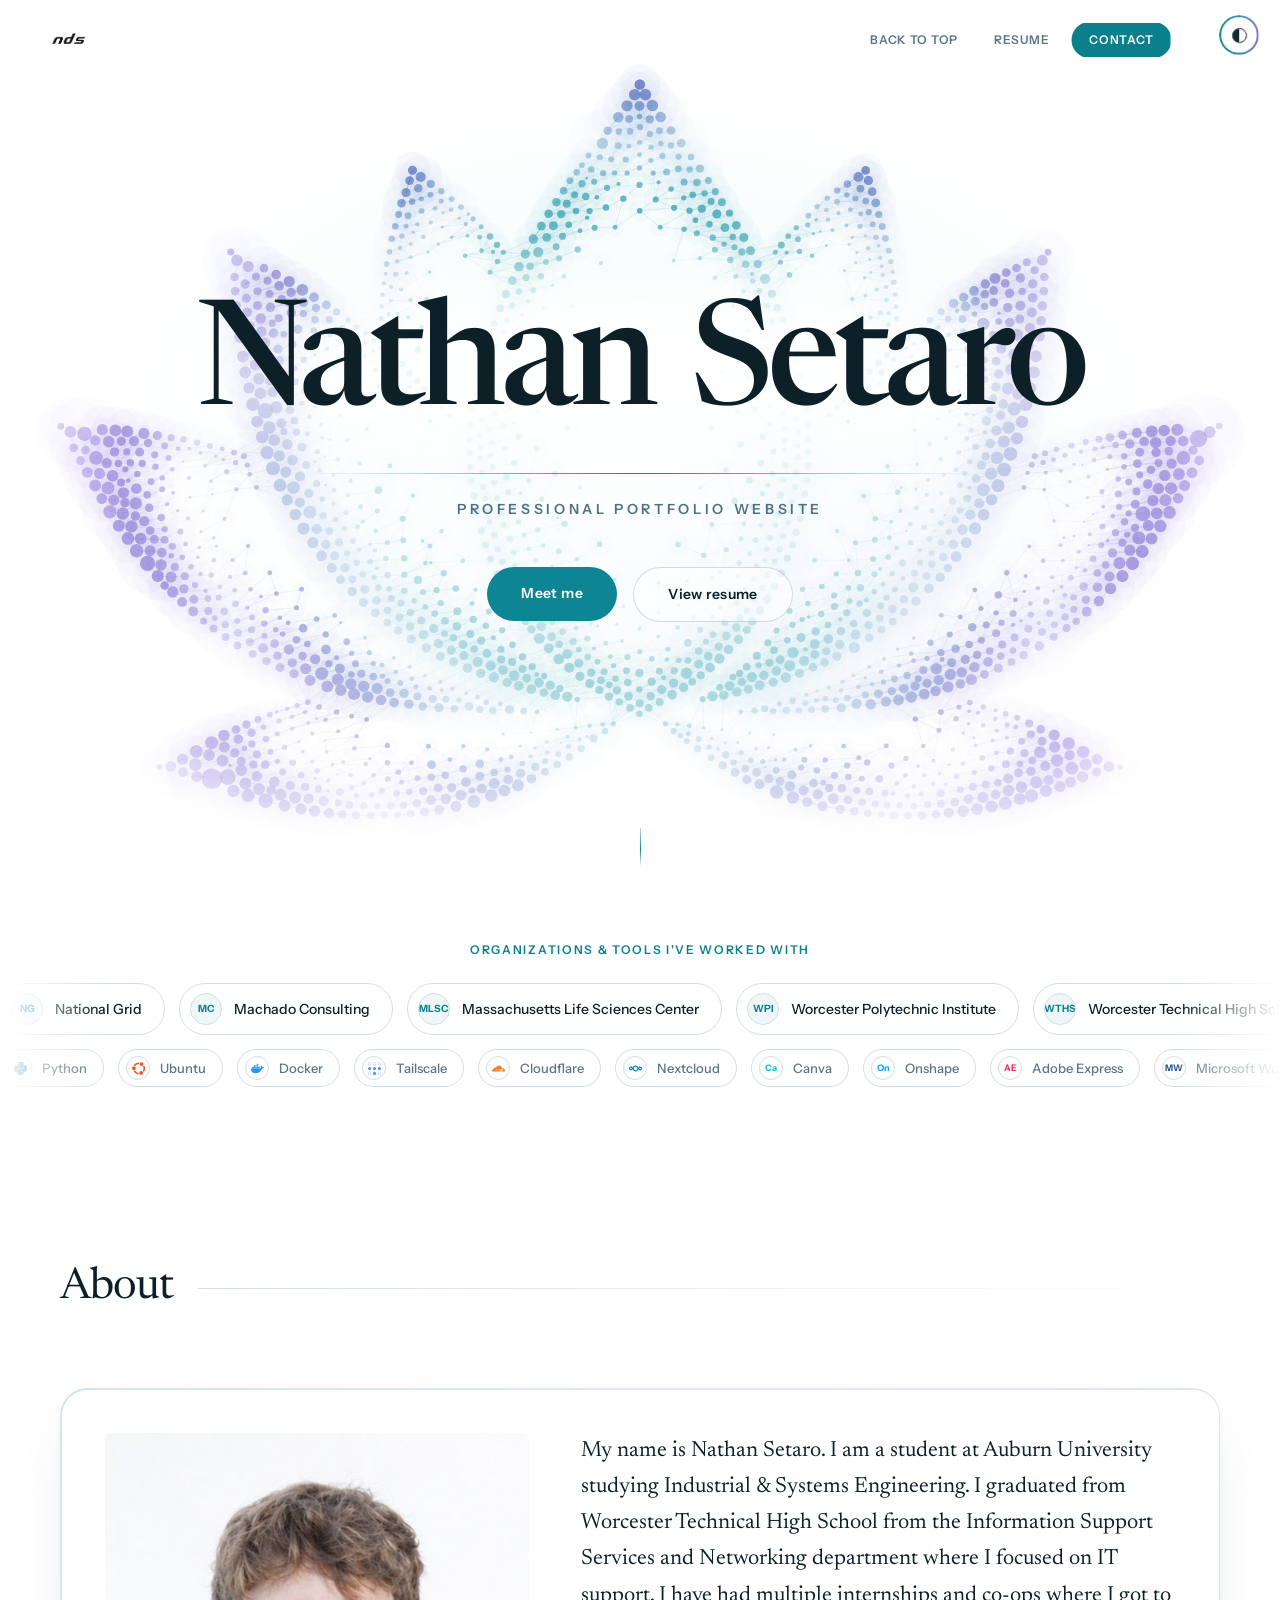
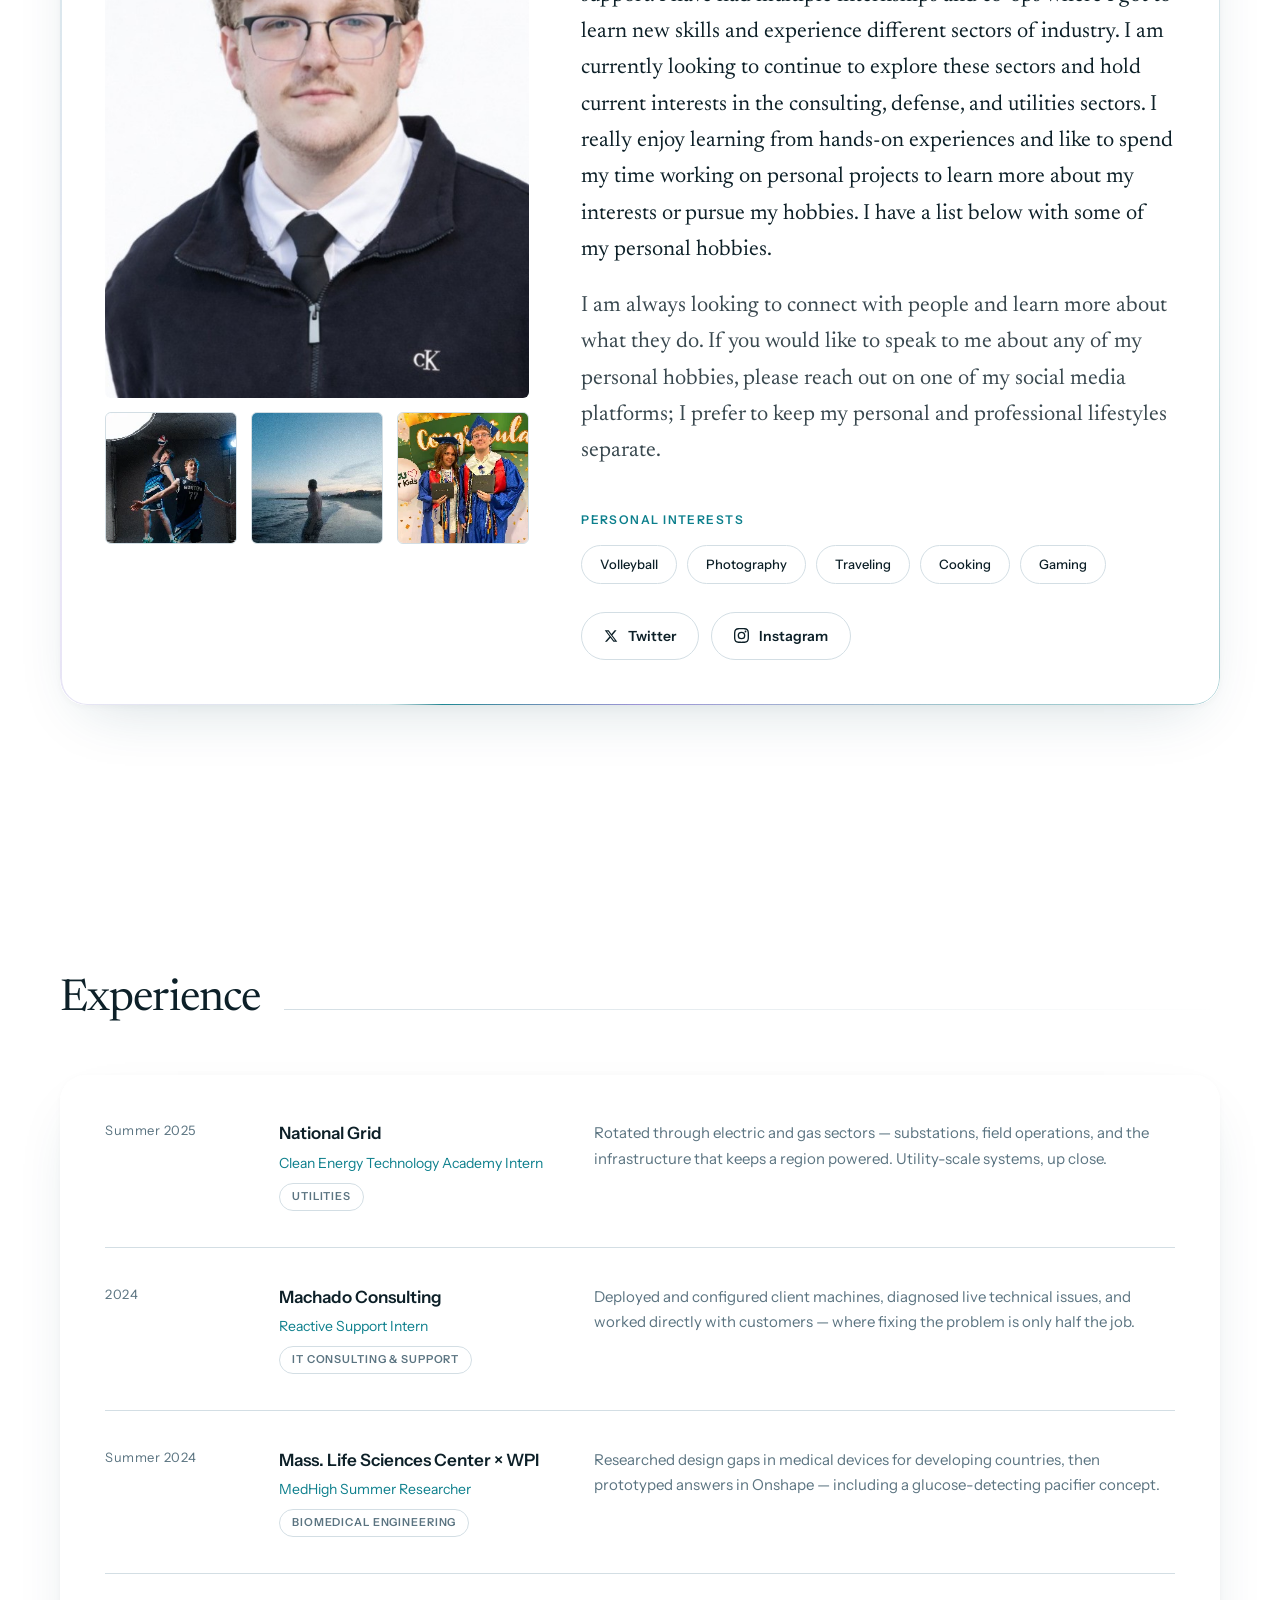
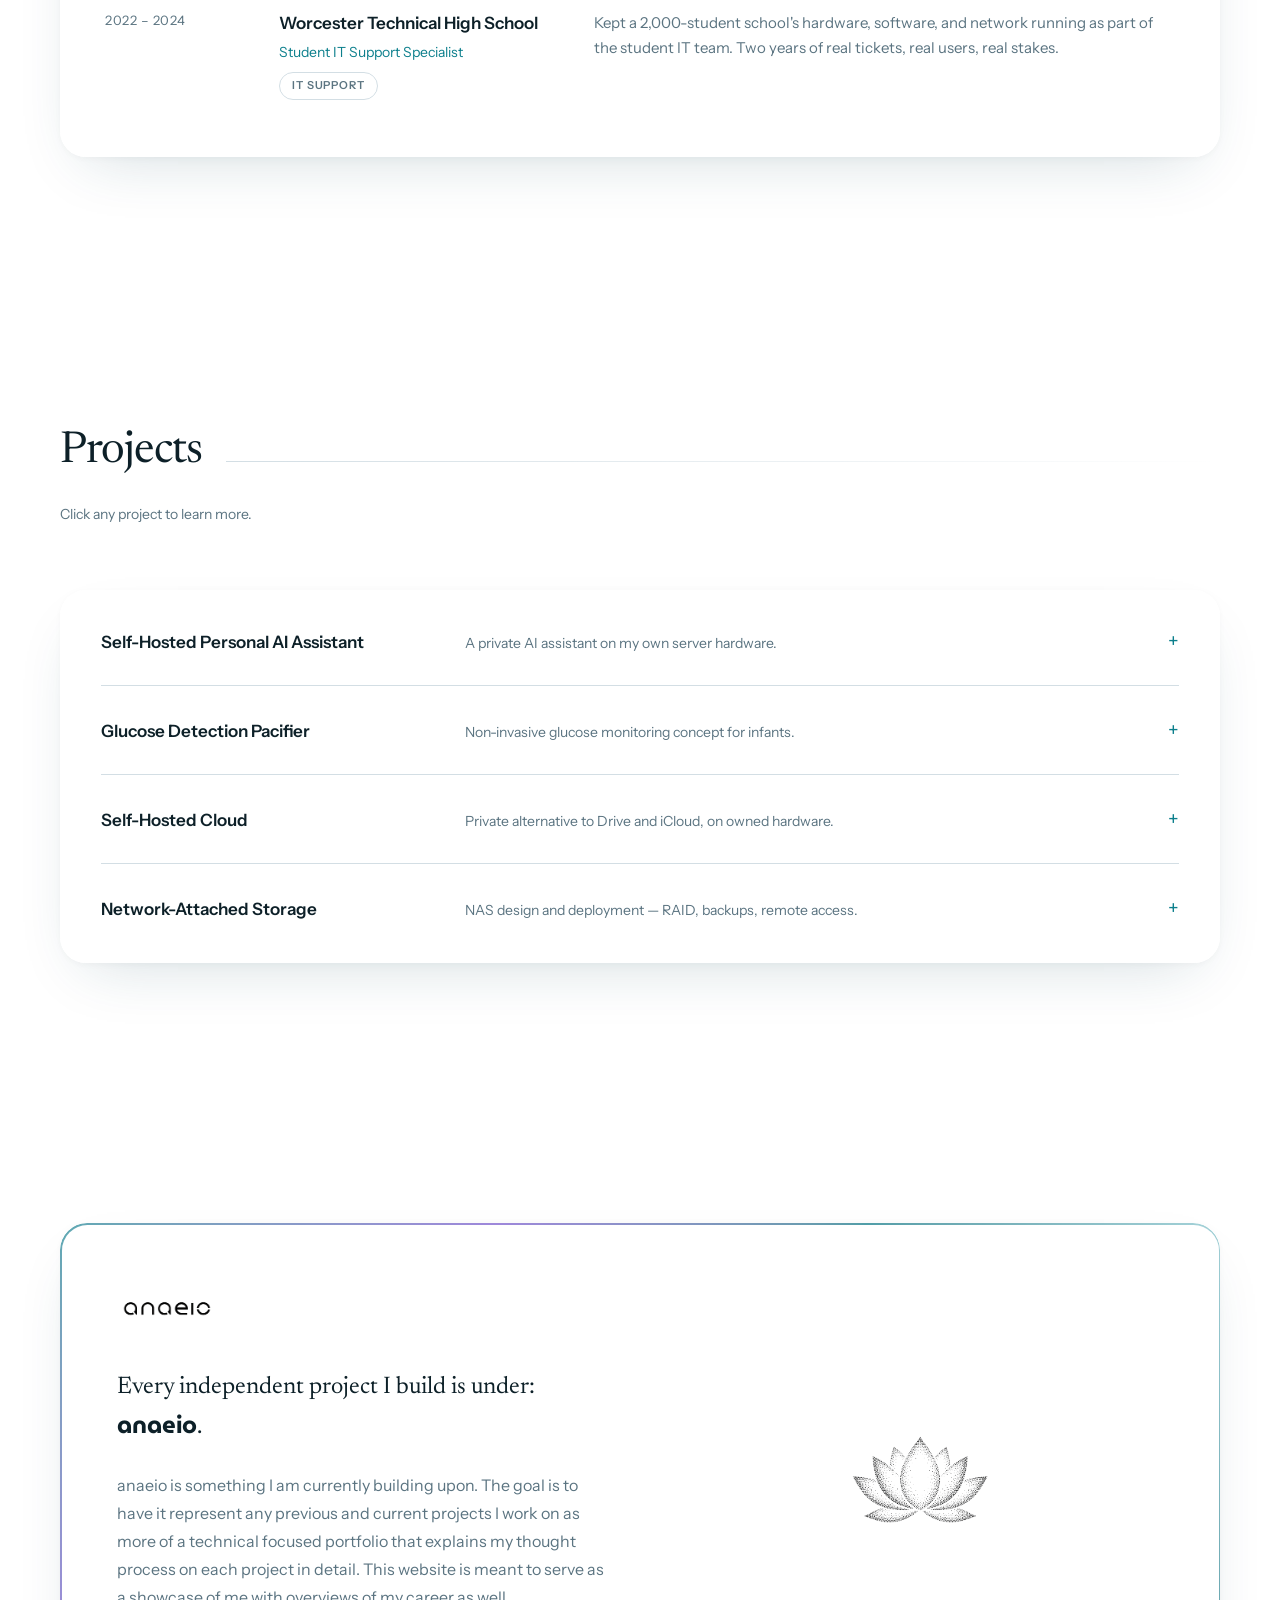
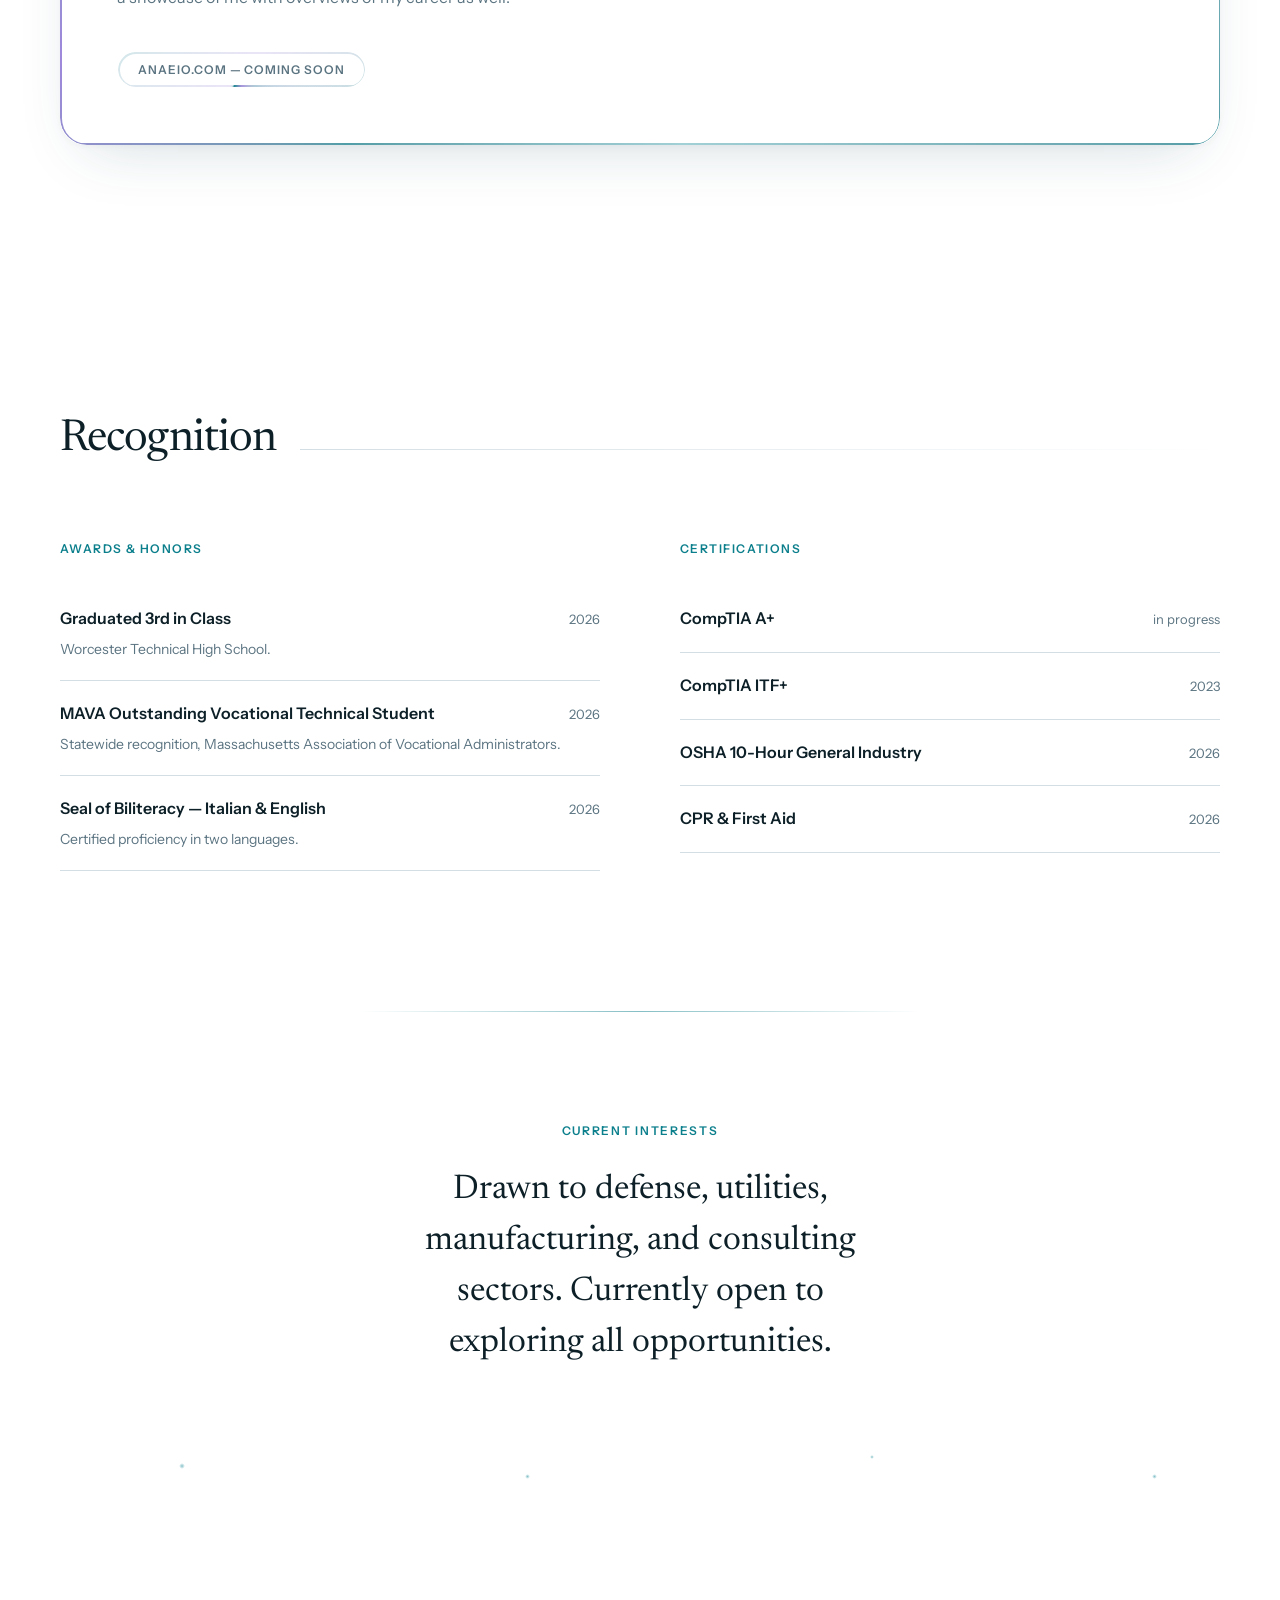
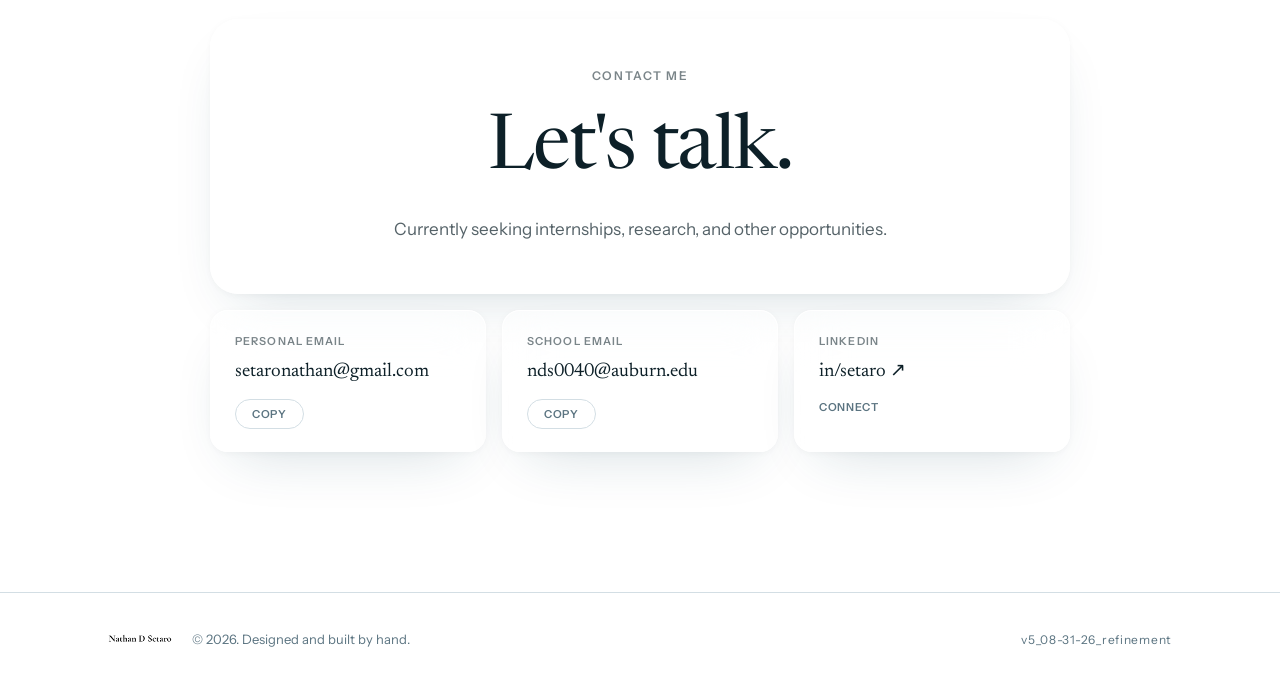
==== site/index.html @ 4e417616 "Restore the original site design; keep only targeted fixes Put back Nathan's original index.html, re" ====
<!DOCTYPE html>
<html lang="en">
<head>
<meta charset="UTF-8">
<meta name="viewport" content="width=device-width, initial-scale=1">
<title>Nathan Setaro</title>
<link rel="preconnect" href="https://fonts.googleapis.com">
<link href="https://fonts.googleapis.com/css2?family=Newsreader:ital,opsz,wght@0,6..72,300;0,6..72,400;0,6..72,500;0,6..72,600;1,6..72,400&amp;family=Instrument+Sans:wght@400;500;600&amp;family=MuseoModerno:wght@600;700&amp;display=swap" rel="stylesheet">
<style>
  :root {
    --bg: #ffffff; --surface: #ffffff; --ink: #0d2028; --muted: #5b7481;
    --line: #d3dee4; --accent: #0c7f8c; --accent-soft: rgba(14,133,147,0.07); --disc-teal: #0e8593; --disc-white: #ffffff;
    --stamen: #6d4fd0;
    --f1: color-mix(in srgb, var(--accent) 7%, #ffffff);
    --f2: color-mix(in srgb, var(--accent) 18%, #f7feff);
    --f3: color-mix(in srgb, var(--accent) 32%, #effbff);
    --f4: color-mix(in srgb, var(--accent) 48%, #e6f7fc);
    --f5: color-mix(in srgb, var(--accent) 66%, #ddf2f9);
    --f6: color-mix(in srgb, var(--accent) 92%, #d2ecf4);
    --f7: color-mix(in srgb, var(--accent) 82%, #0b4c5e);
    --f8: color-mix(in srgb, var(--accent) 55%, #073a4a);
    --f9: color-mix(in srgb, var(--accent) 33%, #04202b);
    --fr1: color-mix(in srgb, var(--accent) 86%, #0b4c5e);
    --fr2: color-mix(in srgb, var(--accent) 58%, #073a4a);
    --fr3: color-mix(in srgb, var(--accent) 34%, #04202b);
    --sm1: color-mix(in srgb, var(--stamen) 26%, #fff1d6);
    --sm2: color-mix(in srgb, var(--stamen) 92%, #ffd9a0);
    --sm3: color-mix(in srgb, var(--stamen) 74%, #2a0410);
    --violet: #6d4fd0;
    --hero-ink: #0d2028; --hero-sub: #52707d;
    --glass: rgba(255,255,255,0.5); --glass-brd: rgba(255,255,255,0.9);
    --glass-shadow: 0 24px 60px -26px rgba(21,70,88,0.20), 0 2px 8px rgba(21,70,88,0.04);
    --glass-blur: blur(26px) saturate(185%);
    --hero-line: rgba(14,133,147,0.30); --hero-cyan: #0e8593; --hero-violet: #6d4fd0;
    --hero-veil: 255,255,255;
    --hero-glow-a: rgba(53,183,200,0.09); --hero-glow-b: rgba(124,92,224,0.05);
    --hero-cta-ink: #ffffff;
    --hero-halo: transparent; --hero-halo-r: 0px;
    --mote: rgba(14,133,147,0.5); --mote-2: rgba(109,79,208,0.42);
    --hero-ghost-brd: rgba(13,32,40,0.16); --hero-ghost-bg: rgba(255,255,255,0.55);
    --nav-logo-filter: none;
  }
  html.dark {
    --stamen: #9b83f0;
    --f1: color-mix(in srgb, var(--accent) 20%, #fff6f2);
    --f2: color-mix(in srgb, var(--accent) 34%, #fbe4e0);
    --f3: color-mix(in srgb, var(--accent) 50%, #f2d2ce);
    --f4: color-mix(in srgb, var(--accent) 56%, #e9c6c3);
    --f5: color-mix(in srgb, var(--accent) 74%, #d8aaa9);
    --f6: color-mix(in srgb, var(--accent) 96%, #c08e91);
    --f7: color-mix(in srgb, var(--accent) 80%, #3d0b18);
    --f8: color-mix(in srgb, var(--accent) 54%, #2b0710);
    --f9: color-mix(in srgb, var(--accent) 32%, #1b040a);
    --fr1: color-mix(in srgb, var(--accent) 62%, #ffd9df);
    --fr2: color-mix(in srgb, var(--accent) 40%, #ffe6ea);
    --fr3: color-mix(in srgb, var(--accent) 22%, #fff2f4);
    --sm1: color-mix(in srgb, var(--stamen) 24%, #f0feff);
    --sm2: color-mix(in srgb, var(--stamen) 88%, #b8f4fb);
    --sm3: color-mix(in srgb, var(--stamen) 80%, #03303a);
    --bg: #06161d; --surface: rgba(255,255,255,0.04); --ink: #e9f3f5; --muted: #8ba7b0;
    --line: rgba(238,246,247,0.15); --accent: #4fd0de; --accent-soft: rgba(79,208,222,0.12); --disc-teal: #04222b; --disc-white: #04222b;
    --violet: #9b83f0;
    --hero-ink: #f4fbfc; --hero-sub: #9fbcc4;
    --glass: rgba(255,255,255,0.045); --glass-brd: rgba(255,255,255,0.09);
    --glass-shadow: 0 24px 60px -26px rgba(0,0,0,0.6);
    --glass-blur: blur(20px) saturate(130%);
    --hero-line: rgba(238,246,247,0.2); --hero-cyan: #5fd8e4; --hero-violet: #7c5ce0;
    --hero-veil: 6,22,29;
    --hero-glow-a: rgba(18,120,140,0.34); --hero-glow-b: rgba(124,92,224,0.22);
    --hero-cta-ink: #06161d;
    --hero-halo: rgba(95,216,228,0.26); --hero-halo-r: 72px;
    --mote: rgba(95,216,228,0.75); --mote-2: rgba(150,124,240,0.62);
    --hero-ghost-brd: rgba(238,246,247,0.24); --hero-ghost-bg: rgba(255,255,255,0.05);
    --nav-logo-filter: invert(1) brightness(1.05);
  }
  * { margin: 0; padding: 0; box-sizing: border-box; }
  html { scroll-behavior: smooth; }
  html, body { width: 100%; }
  body { font-family: 'Instrument Sans', sans-serif; background: var(--bg); color: var(--ink); line-height: 1.6; overflow-x: hidden; transition: background 0.4s ease, color 0.4s ease; }
  a { color: var(--ink); text-decoration: none; transition: color 0.2s ease, background 0.2s ease, border-color 0.2s ease, transform 0.2s ease; }
  a:hover { color: var(--accent); }
  ::selection { background: var(--accent); color: var(--bg); }
  [data-reveal] { opacity: 0; transform: translateY(28px); transition: opacity 1s cubic-bezier(0.45,0.2,0.5,0.85), transform 1s cubic-bezier(0.45,0.2,0.5,0.85); }
  [data-reveal].in { opacity: 1; transform: none; }
  @keyframes marquee { from { transform: translateX(0); } to { transform: translateX(-50%); } }
  @keyframes marquee-rev { from { transform: translateX(-50%); } to { transform: translateX(0); } }
  @keyframes riseIn { from { transform: translateY(108%) rotate(1.6deg); opacity: 0; filter: blur(11px); } to { transform: none; opacity: 1; filter: blur(0); } }
  @keyframes fadeUp { from { opacity: 0; transform: translateY(18px); } to { opacity: 1; transform: none; } }
  @keyframes ruleIn { from { transform: scaleX(0.04); opacity: 0; } to { transform: scaleX(1); opacity: 1; } }
  @keyframes cueTravel { 0% { transform: translateY(-110%); opacity: 0; } 22% { opacity: 1; } 78% { opacity: 1; } 100% { transform: translateY(240%); opacity: 0; } }
  @keyframes mote { 0% { transform: translate3d(0,0,0) scale(0.85); opacity: 0; } 14% { opacity: 1; } 72% { opacity: 0.8; } 100% { transform: translate3d(26px, -210px, 0) scale(1.3); opacity: 0; } }
  @property --ledAngle { syntax: "<angle>"; inherits: false; initial-value: 0deg; }
    @keyframes ledSpin { to { --ledAngle: 360deg; } }
    @keyframes ringSpin { from { transform: translate(-50%,-50%) rotate(0deg); } to { transform: translate(-50%,-50%) rotate(360deg); } }
  @keyframes ringSpinC { from { transform: rotate(0deg); } to { transform: rotate(360deg); } }
  html.dark .logo-img { filter: invert(1) brightness(1.05); }

  /* hover states (inline styles need !important to be overridden) */
  .hv-accent:hover { color: var(--accent) !important; }
  .hv-cta:hover { background: var(--hero-violet) !important; color: var(--hero-cta-ink) !important; }
  .hv-ghost:hover { border-color: var(--hero-cyan) !important; color: var(--hero-ink) !important; }
  .hv-toggle:hover { border-color: var(--accent) !important; transform: rotate(12deg) !important; }
  .hv-social:hover { border-color: var(--accent) !important; transform: translateY(-2px) !important; }
  .hv-copy:hover { border-color: var(--accent) !important; color: var(--accent) !important; }
  .hv-card:hover { border-color: var(--accent) !important; transform: translateY(-3px) !important; }

  :focus-visible { outline: 2px solid var(--accent); outline-offset: 3px; }
  .skip { position: fixed; left: 12px; top: -64px; z-index: 3000; padding: 10px 18px; border-radius: 100px; background: var(--ink); color: var(--bg); font-size: 14px; font-weight: 600; }
  .skip:focus { top: 12px; color: var(--bg); }
  section[id] { scroll-margin-top: 80px; }
  .proj-row:hover h3 { color: var(--accent); }

  /* image placeholders — drop a matching file into assets/ and it appears; empty slots stay hidden */
  .slot:not(.filled) { display: none !important; }
  .proj-grid:not(.has-img) { grid-template-columns: 1fr !important; }
  .slot { position: relative; overflow: hidden; border-radius: 6px; background: var(--accent-soft); border: 1px solid var(--line); display: flex; align-items: center; justify-content: center; }
  .slot img { position: absolute; inset: 0; width: 100%; height: 100%; object-fit: cover; object-position: 50% 28%; }
  .slot span { font-size: 10px; font-weight: 600; letter-spacing: 0.08em; text-transform: uppercase; color: var(--muted); opacity: 0.7; padding: 8px; text-align: center; }
  .chip-mark { position: absolute; inset: 0; width: 100%; height: 100%; object-fit: cover; }

  @media (max-width: 900px) {
    nav { padding: 14px 66px 14px 20px !important; }
    #theme-toggle { top: 14px !important; right: 16px !important; }
    section, header { padding-left: 22px !important; padding-right: 22px !important; }
    .g2, .g57, .g3col { grid-template-columns: 1fr !important; gap: 32px !important; }
    .exp-row { grid-template-columns: 1fr !important; gap: 10px !important; }
    .proj-row { grid-template-columns: 1fr auto !important; }
    .proj-row p { display: none; }
  }
  @media (max-width: 600px) {
    [data-top-link] { display: none !important; }
  }

  /* visitors who ask for less motion get a still page: no spinning rings, tickers or drifting motes */
  @media (prefers-reduced-motion: reduce) {
    html { scroll-behavior: auto; }
    *, *::before, *::after { animation-duration: 0.01ms !important; animation-iteration-count: 1 !important; transition-duration: 0.01ms !important; }
    [data-reveal] { opacity: 1 !important; transform: none !important; }
    #row-companies, #row-tools { animation: none !important; }
  }
</style>
<script src="lotus-mark-dots.js"></script>
  <script>try{if(sessionStorage.getItem("nds-theme")==="dark")document.documentElement.classList.add("dark");}catch(e){}</script>
</head>
<body>
<a class="skip" href="#about">Skip to content</a>

<div style="position: relative; min-height: 100vh; min-height: 100svh; width: 100%;">

  <!-- Navigation -->
  <nav id="nav" style="position: fixed; top: 0px; left: 50%; transform: translateX(-50%); z-index: 1000; display: flex; justify-content: space-between; align-items: center; gap: 32px; padding: 20px 108px 20px 48px; background: transparent; border: 1px solid transparent; border-radius: 100px;">
    <span aria-hidden="true" data-nav-ring="1" style="position: absolute; inset: -2px; border-radius: 100px; padding: 2px; pointer-events: none; opacity: 0; transition: opacity 0.9s cubic-bezier(0.22,1,0.36,1); background: conic-gradient(from var(--ledAngle), transparent 0%, transparent 26%, color-mix(in srgb, var(--fr1) 26%, transparent) 40%, color-mix(in srgb, var(--sm2) 58%, transparent) 50%, var(--f6) 56.5%, color-mix(in srgb, #ffffff 80%, var(--f6)) 58%, transparent 59.5%, transparent 100%), linear-gradient(135deg, color-mix(in srgb, var(--f6) 22%, transparent), color-mix(in srgb, var(--sm2) 18%, transparent) 45%, color-mix(in srgb, var(--f7) 24%, transparent)); mask: linear-gradient(#000 0 0) content-box, linear-gradient(#000 0 0); -webkit-mask: linear-gradient(#000 0 0) content-box, linear-gradient(#000 0 0); mask-composite: exclude; -webkit-mask-composite: xor; animation: ledSpin 4s linear infinite;"></span>
    <a href="#top" data-top="1" style="display: flex; align-items: center;"><img id="nav-logo" src="assets/nds-transparent.png" alt="NDS — Nathan Setaro" class="logo-img" style="height: 38px; width: auto; display: block; filter: var(--nav-logo-filter);"></a>
    <div data-navlinks="1" style="display: flex; align-items: center; overflow: hidden; flex-shrink: 0;">
      <div style="display: flex; gap: 8px; align-items: center; width: max-content; white-space: nowrap;">
        <a href="#top" data-top="1" data-navlink="1" data-top-link="1" class="hv-accent" style="font-size: 12px; font-weight: 600; letter-spacing: 0.06em; text-transform: uppercase; color: var(--muted); padding: 8px 14px; border-radius: 100px;">Back to top</a>
        <a href="resume.html" data-navlink="1" class="hv-accent" style="font-size: 12px; font-weight: 600; letter-spacing: 0.06em; text-transform: uppercase; color: var(--muted); padding: 8px 14px; border-radius: 100px;">Resume</a>
        <a href="#contact" data-navcta="1" style="font-size: 12px; font-weight: 600; letter-spacing: 0.06em; text-transform: uppercase; color: var(--bg); background: var(--accent); padding: 8px 18px; border-radius: 100px;">Contact</a>
      </div>
    </div>
  </nav>

  <!-- Theme toggle -->
  <button id="theme-toggle" data-theme-toggle="1" title="Dark mode" aria-label="Toggle dark mode" aria-pressed="false" class="hv-toggle" style="position: fixed; top: 16px; right: 22px; z-index: 1001; width: 38px; height: 38px; display: flex; align-items: center; justify-content: center; border-radius: 50%; border: 1px solid transparent; background: color-mix(in srgb, var(--bg) 78%, transparent); backdrop-filter: blur(16px); -webkit-backdrop-filter: blur(16px); cursor: pointer; padding: 0; transition: border-color 0.3s ease, transform 0.3s ease;">
    <span aria-hidden="true" style="position: absolute; inset: -2px; border-radius: 50%; padding: 2px; pointer-events: none; background: conic-gradient(from 0deg, var(--f6), var(--sm2) 25%, var(--fr1) 50%, var(--f7) 75%, var(--f6)); animation: ringSpinC 6s linear infinite; mask: linear-gradient(#000 0 0) content-box, linear-gradient(#000 0 0); -webkit-mask: linear-gradient(#000 0 0) content-box, linear-gradient(#000 0 0); mask-composite: exclude; -webkit-mask-composite: xor;"></span>
    <span id="theme-dot" style="width: 15px; height: 15px; border-radius: 50%; border: 1.5px solid var(--ink); background: linear-gradient(90deg, var(--ink) 0 50%, transparent 50% 100%); transform: rotate(0deg); transition: transform 0.6s cubic-bezier(0.16,1,0.3,1);"></span>
  </button>

  <!-- Hero -->
  <header id="top" style="min-height: 100vh; min-height: 100svh; display: flex; flex-direction: column; align-items: center; justify-content: center; padding: 150px 28px 128px; position: relative; overflow: hidden; background: var(--bg);">
    <div aria-hidden="true" style="position: absolute; inset: 0; pointer-events: none; background: radial-gradient(56% 50% at 50% 48%, var(--hero-glow-a), rgba(var(--hero-veil),0) 74%), radial-gradient(40% 36% at 64% 64%, var(--hero-glow-b), rgba(var(--hero-veil),0) 72%);"></div>
    <div style="position: absolute; inset: 0; pointer-events: none; overflow: hidden; mask-image: radial-gradient(102% 88% at 50% 50%, black 54%, transparent 95%); -webkit-mask-image: radial-gradient(102% 88% at 50% 50%, black 54%, transparent 95%);">
      <canvas id="lotus" aria-hidden="true" style="position: absolute; top: 50%; left: 50%; width: min(140vh, 136vw); height: min(140vh, 136vw); transform: translate(-50%, -50%); display: block;"></canvas>
    </div>
    <div aria-hidden="true" style="position: absolute; top: 50%; left: 50%; width: min(1400px, 122vw); height: min(600px, 62vh); transform: translate(-50%, -46%); pointer-events: none; background: radial-gradient(closest-side, rgba(var(--hero-veil),0.88), rgba(var(--hero-veil),0.55) 54%, rgba(var(--hero-veil),0) 100%);"></div>
    <div id="hero-text" style="position: relative; z-index: 2; width: 100%; max-width: 1260px; display: flex; flex-direction: column; align-items: center; text-align: center; will-change: transform;">
      <div style="position: relative; width: 100%; display: flex; justify-content: center;">
        <div aria-hidden="true" style="position: absolute; left: 50%; top: 50%; width: min(1260px, 130%); height: 205%; transform: translate(-50%, -50%); pointer-events: none; background: radial-gradient(ellipse 50% 50% at 50% 50%, rgba(var(--hero-veil),0.95) 0%, rgba(var(--hero-veil),0.86) 34%, rgba(var(--hero-veil),0.46) 60%, rgba(var(--hero-veil),0) 80%); filter: blur(26px);"></div>
        <h1 style="position: relative; font-family: 'Newsreader', serif; font-weight: 500; font-size: clamp(46px, 11.4vw, 172px); line-height: 0.94; letter-spacing: -0.045em; color: var(--hero-ink); text-shadow: 0 0 var(--hero-halo-r) var(--hero-halo); display: flex; flex-wrap: wrap; justify-content: center; gap: 0 0.26em;">
          <span style="display: inline-block; overflow: hidden; padding: 0.22em 0.1em 0.06em; margin: -0.22em -0.1em -0.06em;"><span style="display: inline-block; animation: riseIn 1.35s cubic-bezier(0.16,1,0.3,1) 0.18s both;">Nathan</span></span>
          <span style="display: inline-block; overflow: hidden; padding: 0.22em 0.1em 0.06em; margin: -0.22em -0.1em -0.06em;"><span style="display: inline-block; animation: riseIn 1.35s cubic-bezier(0.16,1,0.3,1) 0.34s both;">Setaro</span></span>
        </h1>
      </div>
      <div style="width: min(100%, 660px); display: flex; flex-direction: column; align-items: center; gap: 24px; margin-top: 34px;">
        <div style="width: 100%; height: 1px; background: linear-gradient(90deg, transparent, var(--hero-line) 16%, var(--hero-cyan) 50%, var(--hero-line) 84%, transparent); animation: ruleIn 1.5s cubic-bezier(0.16,1,0.3,1) 0.66s both;"></div>
        <p style="font-size: clamp(12px, 1.1vw, 14px); font-weight: 600; letter-spacing: 0.26em; text-transform: uppercase; color: var(--hero-sub); animation: fadeUp 1s ease 0.86s both;">Professional Portfolio Website</p>
      </div>
      <div style="display: flex; gap: 16px; margin-top: 46px; flex-wrap: wrap; justify-content: center; animation: fadeUp 1s ease 1s both;">
        <a href="#about" class="hv-cta" style="padding: 15px 34px; background: var(--hero-cyan); color: var(--hero-cta-ink); font-weight: 600; font-size: 14px; letter-spacing: 0.03em; border-radius: 100px; white-space: nowrap;">Meet me</a>
        <a href="resume.html" class="hv-ghost" style="padding: 15px 34px; border: 1px solid var(--hero-ghost-brd); background: var(--hero-ghost-bg); backdrop-filter: blur(20px); -webkit-backdrop-filter: blur(20px); color: var(--hero-ink); font-weight: 600; font-size: 14px; letter-spacing: 0.03em; border-radius: 100px; white-space: nowrap;">View resume</a>
      </div>
    </div>
    <div aria-hidden="true" style="position: absolute; left: 0; right: 0; bottom: 0; height: 34vh; pointer-events: none; background: linear-gradient(180deg, rgba(var(--hero-veil),0) 0%, rgba(var(--hero-veil),0.55) 52%, var(--bg) 100%);"></div>
    <div aria-hidden="true" style="position: absolute; left: 0; right: 0; bottom: 34px; z-index: 3; display: flex; justify-content: center; pointer-events: none;">
      <div style="display: flex; flex-direction: column; align-items: center; gap: 10px; animation: fadeUp 1.2s ease 1.25s both;">
                <span style="position: relative; width: 1px; height: 38px; overflow: hidden; background: linear-gradient(180deg, var(--hero-line), transparent);">
          <span style="position: absolute; inset: 0; background: linear-gradient(180deg, transparent, var(--hero-cyan) 55%, transparent); animation: cueTravel 2.6s cubic-bezier(0.45,0,0.55,1) infinite;"></span>
        </span>
      </div>
    </div>
  </header>

  <!-- Organizations marquee -->
  <section style="padding: 40px 0 46px; overflow: hidden; position: relative;">
    <p style="text-align: center; font-size: 12px; font-weight: 600; letter-spacing: 0.14em; text-transform: uppercase; color: var(--accent); margin-bottom: 24px;">ORGANIZATIONS &amp; TOOLS I'VE WORKED WITH</p>
    <div id="marquee-wrap" style="position: relative; overflow: hidden; mask-image: linear-gradient(90deg, transparent, black 8%, black 92%, transparent); -webkit-mask-image: linear-gradient(90deg, transparent, black 8%, black 92%, transparent);">
      <div id="row-companies" style="display: flex; width: max-content; animation: marquee-rev 34s linear infinite; align-items: center;"></div>
      <div id="row-tools" style="display: flex; width: max-content; animation: marquee 42s linear infinite; align-items: center; margin-top: 14px;"></div>
    </div>
  </section>

  <!-- About -->
  <section id="about" style="padding: 120px 48px 140px; position: relative; overflow: hidden;">
    <div style="max-width: 1160px; margin: 0 auto; position: relative;">
      <div data-reveal style="display: flex; align-items: center; gap: 24px; margin-bottom: 64px;">
        <h2 style="font-family: 'Newsreader', serif; font-weight: 400; font-size: 44px; letter-spacing: -0.02em;">About</h2>
        <div style="flex: 1; height: 1px; background: linear-gradient(90deg, var(--line), transparent);"></div>
      </div>
      <div class="g57" style="display: grid; grid-template-columns: 5fr 7fr; gap: 52px; align-items: start; padding: 44px; border-radius: 26px; background: var(--glass); backdrop-filter: var(--glass-blur); -webkit-backdrop-filter: var(--glass-blur); position: relative; border: 1px solid transparent; box-shadow: var(--glass-shadow);"><span aria-hidden="true" style="position: absolute; inset: -1px; border-radius: 27px; padding: 1.5px; pointer-events: none; background: conic-gradient(from var(--ledAngle), transparent 0%, transparent 26%, color-mix(in srgb, var(--fr1) 26%, transparent) 40%, color-mix(in srgb, var(--sm2) 58%, transparent) 50%, var(--f6) 56.5%, color-mix(in srgb, #ffffff 80%, var(--f6)) 58%, transparent 59.5%, transparent 100%), linear-gradient(135deg, color-mix(in srgb, var(--f6) 20%, transparent), color-mix(in srgb, var(--sm2) 16%, transparent) 40%, color-mix(in srgb, var(--fr1) 20%, transparent) 70%, color-mix(in srgb, var(--f7) 22%, transparent)); mask: linear-gradient(#000 0 0) content-box, linear-gradient(#000 0 0); -webkit-mask: linear-gradient(#000 0 0) content-box, linear-gradient(#000 0 0); mask-composite: exclude; -webkit-mask-composite: xor; animation: ledSpin 5.5s linear infinite;"></span>
        <div data-reveal style="display: flex; flex-direction: column; gap: 14px;">
          <img src="assets/nate-professional.png" alt="Portrait of Nathan Setaro" loading="lazy" style="width: 100%; aspect-ratio: 3/4; object-fit: cover; border-radius: 6px;">
          <div style="display: grid; grid-template-columns: repeat(3, 1fr); gap: 14px;">
            <div class="slot" data-slot="about-1" data-alt="Nathan mid-jump in a Boston volleyball jersey" style="aspect-ratio: 1;"><span>about-1</span></div>
            <div class="slot" data-slot="about-2" data-alt="Nathan at the water's edge at dusk" style="aspect-ratio: 1;"><span>about-2</span></div>
            <div class="slot" data-slot="about-3" data-alt="Nathan in cap and gown at graduation" style="aspect-ratio: 1;"><span>about-3</span></div>
          </div>
        </div>
        <div style="display: flex; flex-direction: column; gap: 40px;">
          <div data-reveal style="font-family: 'Newsreader', serif; font-size: 22px; line-height: 1.65;">
            <p style="margin-bottom: 20px;">My name is Nathan Setaro. I am a student at Auburn University studying Industrial &amp; Systems Engineering. I graduated from Worcester Technical High School from the Information Support Services and Networking department where I focused on IT support. I have had multiple internships and co-ops where I got to learn new skills and experience different sectors of industry. I am currently looking to continue to explore these sectors and hold current interests in the consulting, defense, and utilities sectors. I really enjoy learning from hands-on experiences and like to spend my time working on personal projects to learn more about my interests or pursue my hobbies. I have a list below with some of my personal hobbies.</p>
            <p style="color: color-mix(in srgb, var(--ink) 82%, transparent);">I am always looking to connect with people and learn more about what they do. If you would like to speak to me about any of my personal hobbies, please reach out on one of my social media platforms; I prefer to keep my personal and professional lifestyles separate.</p>
          </div>
          <div data-reveal>
            <p style="font-size: 12px; font-weight: 600; letter-spacing: 0.12em; text-transform: uppercase; color: var(--accent); margin-bottom: 16px;">PERSONAL INTERESTS</p>
            <div style="display: flex; gap: 10px; flex-wrap: wrap; margin-bottom: 28px;">
              <span style="font-size: 13px; font-weight: 500; border: 1px solid var(--line); border-radius: 100px; padding: 8px 18px; background: var(--surface);">Volleyball</span>
              <span style="font-size: 13px; font-weight: 500; border: 1px solid var(--line); border-radius: 100px; padding: 8px 18px; background: var(--surface);">Photography</span>
              <span style="font-size: 13px; font-weight: 500; border: 1px solid var(--line); border-radius: 100px; padding: 8px 18px; background: var(--surface);">Traveling</span>
              <span style="font-size: 13px; font-weight: 500; border: 1px solid var(--line); border-radius: 100px; padding: 8px 18px; background: var(--surface);">Cooking</span>
              <span style="font-size: 13px; font-weight: 500; border: 1px solid var(--line); border-radius: 100px; padding: 8px 18px; background: var(--surface);">Gaming</span>
            </div>
            <div style="display: flex; gap: 12px; flex-wrap: wrap;">
              <a href="https://x.com/S3TARI0" target="_blank" rel="noopener" class="hv-social" style="display: flex; align-items: center; gap: 10px; padding: 12px 22px; border: 1px solid var(--line); border-radius: 100px; background: var(--surface); font-size: 14px; font-weight: 600;">
                <svg width="14" height="14" viewBox="0 0 24 24" fill="currentColor"><path d="M18.24 2.25h3.31l-7.23 8.26 8.5 11.24h-6.66l-5.21-6.82-5.97 6.82H1.67l7.73-8.84L1.25 2.25h6.83l4.71 6.23 5.45-6.23zm-1.16 17.52h1.83L7.08 4.13H5.12l11.96 15.64z"></path></svg>
                Twitter
              </a>
              <a href="https://www.instagram.com/nathan_setaro/" target="_blank" rel="noopener" class="hv-social" style="display: flex; align-items: center; gap: 10px; padding: 12px 22px; border: 1px solid var(--line); border-radius: 100px; background: var(--surface); font-size: 14px; font-weight: 600;">
                <svg width="15" height="15" viewBox="0 0 24 24" fill="currentColor"><path d="M12 2.16c3.2 0 3.58.01 4.85.07 3.25.15 4.77 1.69 4.92 4.92.06 1.27.07 1.65.07 4.85 0 3.2-.01 3.58-.07 4.85-.15 3.23-1.66 4.77-4.92 4.92-1.27.06-1.64.07-4.85.07-3.2 0-3.58-.01-4.85-.07-3.26-.15-4.77-1.7-4.92-4.92-.06-1.27-.07-1.64-.07-4.85 0-3.2.01-3.58.07-4.85.15-3.23 1.66-4.77 4.92-4.92 1.27-.06 1.65-.07 4.85-.07M12 0C8.74 0 8.33.01 7.05.07 2.7.27.27 2.69.07 7.05.01 8.33 0 8.74 0 12s.01 3.67.07 4.95c.2 4.36 2.62 6.78 6.98 6.98 1.28.06 1.69.07 4.95.07s3.67-.01 4.95-.07c4.35-.2 6.78-2.62 6.98-6.98.06-1.28.07-1.69.07-4.95s-.01-3.67-.07-4.95C23.73 2.7 21.31.27 16.95.07 15.67.01 15.26 0 12 0zm0 5.84A6.16 6.16 0 1 0 18.16 12 6.16 6.16 0 0 0 12 5.84zm0 10.16A4 4 0 1 1 16 12a4 4 0 0 1-4 4zm6.4-11.85a1.44 1.44 0 1 0 1.44 1.44 1.44 1.44 0 0 0-1.44-1.44z"></path></svg>
                Instagram
              </a>
            </div>
          </div>
        </div>
      </div>
    </div>
  </section>

  <!-- Experience -->
  <section id="experience" style="position: relative; padding: 120px 48px 140px; background: var(--bg); overflow: hidden;">
    <div style="max-width: 1160px; margin: 0 auto; position: relative;">
      <div data-reveal style="display: flex; align-items: baseline; gap: 24px; margin-bottom: 40px;">
        <h2 style="font-family: 'Newsreader', serif; font-weight: 400; font-size: 44px; letter-spacing: -0.02em;">Experience</h2>
        <div style="flex: 1; height: 1px; background: linear-gradient(90deg, var(--line), transparent);"></div>
      </div>
      <div style="padding: 8px 44px 20px; border-radius: 26px; background: var(--glass); backdrop-filter: var(--glass-blur); -webkit-backdrop-filter: var(--glass-blur); border: 1px solid var(--glass-brd); box-shadow: var(--glass-shadow);">
        <div data-reveal class="exp-row" style="display: grid; grid-template-columns: 150px 1fr 2fr; gap: 24px; padding: 36px 0; border-bottom: 1px solid var(--line); align-items: start;">
          <p style="font-size: 13px; color: var(--muted); letter-spacing: 0.04em;">Summer 2025</p>
          <div>
            <h3 style="font-size: 17px; font-weight: 600; margin-bottom: 4px;">National Grid</h3>
            <p style="font-size: 14px; color: var(--accent); margin-bottom: 8px;">Clean Energy Technology Academy Intern</p>
            <span style="display: inline-block; font-size: 11px; font-weight: 600; letter-spacing: 0.08em; text-transform: uppercase; color: var(--muted); border: 1px solid var(--line); border-radius: 100px; padding: 4px 12px;">Utilities</span>
          </div>
          <p style="font-size: 15px; color: var(--muted); line-height: 1.7;">Rotated through electric and gas sectors — substations, field operations, and the infrastructure that keeps a region powered. Utility-scale systems, up close.</p>
        </div>
        <div data-reveal class="exp-row" style="display: grid; grid-template-columns: 150px 1fr 2fr; gap: 24px; padding: 36px 0; border-bottom: 1px solid var(--line); align-items: start;">
          <p style="font-size: 13px; color: var(--muted); letter-spacing: 0.04em;">2024</p>
          <div>
            <h3 style="font-size: 17px; font-weight: 600; margin-bottom: 4px;">Machado Consulting</h3>
            <p style="font-size: 14px; color: var(--accent); margin-bottom: 8px;">Reactive Support Intern</p>
            <span style="display: inline-block; font-size: 11px; font-weight: 600; letter-spacing: 0.08em; text-transform: uppercase; color: var(--muted); border: 1px solid var(--line); border-radius: 100px; padding: 4px 12px;">IT Consulting &amp; Support</span>
          </div>
          <p style="font-size: 15px; color: var(--muted); line-height: 1.7;">Deployed and configured client machines, diagnosed live technical issues, and worked directly with customers — where fixing the problem is only half the job.</p>
        </div>
        <div data-reveal class="exp-row" style="display: grid; grid-template-columns: 150px 1fr 2fr; gap: 24px; padding: 36px 0; border-bottom: 1px solid var(--line); align-items: start;">
          <p style="font-size: 13px; color: var(--muted); letter-spacing: 0.04em;">Summer 2024</p>
          <div>
            <h3 style="font-size: 17px; font-weight: 600; margin-bottom: 4px;">Mass. Life Sciences Center × WPI</h3>
            <p style="font-size: 14px; color: var(--accent); margin-bottom: 8px;">MedHigh Summer Researcher</p>
            <span style="display: inline-block; font-size: 11px; font-weight: 600; letter-spacing: 0.08em; text-transform: uppercase; color: var(--muted); border: 1px solid var(--line); border-radius: 100px; padding: 4px 12px;">Biomedical Engineering</span>
          </div>
          <p style="font-size: 15px; color: var(--muted); line-height: 1.7;">Researched design gaps in medical devices for developing countries, then prototyped answers in Onshape — including a glucose-detecting pacifier concept.</p>
        </div>
        <div data-reveal class="exp-row" style="display: grid; grid-template-columns: 150px 1fr 2fr; gap: 24px; padding: 36px 0; align-items: start;">
          <p style="font-size: 13px; color: var(--muted); letter-spacing: 0.04em;">2022 – 2024</p>
          <div>
            <h3 style="font-size: 17px; font-weight: 600; margin-bottom: 4px;">Worcester Technical High School</h3>
            <p style="font-size: 14px; color: var(--accent); margin-bottom: 8px;">Student IT Support Specialist</p>
            <span style="display: inline-block; font-size: 11px; font-weight: 600; letter-spacing: 0.08em; text-transform: uppercase; color: var(--muted); border: 1px solid var(--line); border-radius: 100px; padding: 4px 12px;">IT Support</span>
          </div>
          <p style="font-size: 15px; color: var(--muted); line-height: 1.7;">Kept a 2,000-student school's hardware, software, and network running as part of the student IT team. Two years of real tickets, real users, real stakes.</p>
        </div>
      </div>
    </div>
  </section>

  <!-- Projects -->
  <section id="projects" style="padding: 120px 48px 140px; position: relative; overflow: hidden;">
    <div style="max-width: 1160px; margin: 0 auto; position: relative;">
      <div data-reveal style="display: flex; align-items: baseline; gap: 24px; margin-bottom: 16px;">
        <h2 style="font-family: 'Newsreader', serif; font-weight: 400; font-size: 44px; letter-spacing: -0.02em;">Projects</h2>
        <div style="flex: 1; height: 1px; background: linear-gradient(90deg, var(--line), transparent);"></div>
      </div>
      <p data-reveal style="font-size: 14px; color: var(--muted); margin-bottom: 64px;">Click any project to learn more.</p>
      <div data-reveal id="projects-list" style="padding: 6px 40px 10px; border-radius: 26px; background: var(--glass); backdrop-filter: var(--glass-blur); -webkit-backdrop-filter: var(--glass-blur); border: 1px solid var(--glass-brd); box-shadow: var(--glass-shadow);"></div>
    </div>
  </section>

  <!-- anaeio -->
  <section id="anaeio" style="padding: 120px 48px 140px; background: var(--bg); position: relative; overflow: hidden;">
    <div style="max-width: 1160px; margin: 0 auto; position: relative;">
      <div data-reveal class="g2" style="display: grid; grid-template-columns: 1fr 1fr; gap: 72px; align-items: center; padding: 56px; border-radius: 26px; background: var(--glass); backdrop-filter: var(--glass-blur); -webkit-backdrop-filter: var(--glass-blur); position: relative; border: 1px solid transparent; box-shadow: var(--glass-shadow);"><span aria-hidden="true" style="position: absolute; inset: -1px; border-radius: 27px; padding: 1.5px; pointer-events: none; opacity: 0.72; background: linear-gradient(135deg, var(--f6), var(--sm2) 26%, var(--fr1) 48%, var(--f4) 68%, var(--f7)); mask: linear-gradient(#000 0 0) content-box, linear-gradient(#000 0 0); -webkit-mask: linear-gradient(#000 0 0) content-box, linear-gradient(#000 0 0); mask-composite: exclude; -webkit-mask-composite: xor;"></span>
        <div>
          <img src="assets/anaeio-text-transparent.png" alt="anaeio" class="logo-img" style="height: 56px; object-fit: contain; object-position: left; margin-bottom: 32px; display: block;">
          <p style="font-family: 'Newsreader', serif; font-size: 24px; line-height: 1.6; margin-bottom: 24px;">Every independent project I build is under: <span style="font-family: 'MuseoModerno', sans-serif; font-weight: 700; color: var(--ink);">anaeio</span>.</p>
          <p style="font-size: 16px; color: var(--muted); line-height: 1.75; margin-bottom: 40px;">anaeio is something I am currently building upon. The goal is to have it represent any previous and current projects I work on as more of a technical focused portfolio that explains my thought process on each project in detail. This website is meant to serve as a showcase of me with overviews of my career as well.</p>
          <span style="display: inline-block; font-size: 12px; font-weight: 600; letter-spacing: 0.08em; text-transform: uppercase; color: var(--muted); position: relative; border: 1px solid transparent; border-radius: 100px; padding: 8px 20px;"><span aria-hidden="true" style="position: absolute; inset: 0; border-radius: 100px; padding: 1.5px; pointer-events: none; background: conic-gradient(from var(--ledAngle), transparent 0%, transparent 26%, color-mix(in srgb, var(--fr1) 26%, transparent) 40%, color-mix(in srgb, var(--sm2) 58%, transparent) 50%, var(--f6) 56.5%, color-mix(in srgb, #ffffff 80%, var(--f6)) 58%, transparent 59.5%, transparent 100%), linear-gradient(135deg, color-mix(in srgb, var(--f6) 20%, transparent), color-mix(in srgb, var(--sm2) 16%, transparent) 50%, color-mix(in srgb, var(--f7) 22%, transparent)); mask: linear-gradient(#000 0 0) content-box, linear-gradient(#000 0 0); -webkit-mask: linear-gradient(#000 0 0) content-box, linear-gradient(#000 0 0); mask-composite: exclude; -webkit-mask-composite: xor; animation: ledSpin 4.5s linear infinite;"></span>anaeio.com — coming soon</span>
        </div>
        <div style="display: flex; justify-content: center;">
          <img src="assets/anaeio-lotus-transparent.png" alt="" loading="lazy" class="logo-img" style="width: 240px; object-fit: contain; opacity: 0.9;">
        </div>
      </div>
    </div>
  </section>

  <!-- Recognition -->
  <section id="recognition" style="padding: 120px 48px 140px; position: relative; overflow: hidden;">
    <div style="max-width: 1160px; margin: 0 auto; position: relative;">
      <div data-reveal style="display: flex; align-items: baseline; gap: 24px; margin-bottom: 64px;">
        <h2 style="font-family: 'Newsreader', serif; font-weight: 400; font-size: 44px; letter-spacing: -0.02em;">Recognition</h2>
        <div style="flex: 1; height: 1px; background: linear-gradient(90deg, var(--line), transparent);"></div>
      </div>
      <div class="g2" style="display: grid; grid-template-columns: 1fr 1fr; gap: 80px;">
        <div data-reveal>
          <p style="font-size: 12px; font-weight: 600; letter-spacing: 0.12em; text-transform: uppercase; color: var(--accent); margin-bottom: 28px;">Awards &amp; Honors</p>
          <div style="padding: 20px 0; border-bottom: 1px solid var(--line);">
            <div style="display: flex; justify-content: space-between; align-items: baseline; gap: 16px;">
              <h3 style="font-size: 16px; font-weight: 600;">Graduated 3rd in Class</h3>
              <span style="font-size: 13px; color: var(--muted); flex-shrink: 0;">2026</span>
            </div>
            <p style="font-size: 14px; color: var(--muted); margin-top: 6px;">Worcester Technical High School.</p>
          </div>
          <div style="padding: 20px 0; border-bottom: 1px solid var(--line);">
            <div style="display: flex; justify-content: space-between; align-items: baseline; gap: 16px;">
              <h3 style="font-size: 16px; font-weight: 600;">MAVA Outstanding Vocational Technical Student</h3>
              <span style="font-size: 13px; color: var(--muted); flex-shrink: 0;">2026</span>
            </div>
            <p style="font-size: 14px; color: var(--muted); margin-top: 6px;">Statewide recognition, Massachusetts Association of Vocational Administrators.</p>
          </div>
          <div style="padding: 20px 0; border-bottom: 1px solid var(--line);">
            <div style="display: flex; justify-content: space-between; align-items: baseline; gap: 16px;">
              <h3 style="font-size: 16px; font-weight: 600;">Seal of Biliteracy — Italian &amp; English</h3>
              <span style="font-size: 13px; color: var(--muted); flex-shrink: 0;">2026</span>
            </div>
            <p style="font-size: 14px; color: var(--muted); margin-top: 6px;">Certified proficiency in two languages.</p>
          </div>
        </div>
        <div data-reveal>
          <p style="font-size: 12px; font-weight: 600; letter-spacing: 0.12em; text-transform: uppercase; color: var(--accent); margin-bottom: 28px;">Certifications</p>
          <div style="display: flex; justify-content: space-between; align-items: baseline; padding: 20px 0; border-bottom: 1px solid var(--line); gap: 16px;">
            <h3 style="font-size: 16px; font-weight: 600;">CompTIA A+</h3><span style="font-size: 13px; color: var(--muted);">in progress</span>
          </div>
          <div style="display: flex; justify-content: space-between; align-items: baseline; padding: 20px 0; border-bottom: 1px solid var(--line); gap: 16px;">
            <h3 style="font-size: 16px; font-weight: 600;">CompTIA ITF+</h3><span style="font-size: 13px; color: var(--muted);">2023</span>
          </div>
          <div style="display: flex; justify-content: space-between; align-items: baseline; padding: 20px 0; border-bottom: 1px solid var(--line); gap: 16px;">
            <h3 style="font-size: 16px; font-weight: 600;">OSHA 10-Hour General Industry</h3><span style="font-size: 13px; color: var(--muted);">2026</span>
          </div>
          <div style="display: flex; justify-content: space-between; align-items: baseline; padding: 20px 0; border-bottom: 1px solid var(--line); gap: 16px;">
            <h3 style="font-size: 16px; font-weight: 600;">CPR &amp; First Aid</h3><span style="font-size: 13px; color: var(--muted);">2026</span>
          </div>
        </div>
      </div>
    </div>
  </section>

  <!-- Looking ahead -->
  <section style="padding: 110px 48px; position: relative; overflow: hidden;">
    <div aria-hidden="true" style="position: absolute; inset: 0; pointer-events: none; overflow: hidden;">
      <span style="position: absolute; left: 14%; bottom: 10px; width: 6px; height: 6px; border-radius: 50%; background: radial-gradient(circle, var(--mote), transparent 68%); animation: mote 13s linear 0s infinite;"></span>
      <span style="position: absolute; left: 27%; bottom: -20px; width: 4px; height: 4px; border-radius: 50%; background: radial-gradient(circle, var(--mote-2), transparent 68%); animation: mote 16s linear 3.4s infinite;"></span>
      <span style="position: absolute; left: 41%; bottom: 0px; width: 5px; height: 5px; border-radius: 50%; background: radial-gradient(circle, var(--mote), transparent 68%); animation: mote 14s linear 7.1s infinite;"></span>
      <span style="position: absolute; left: 56%; bottom: -30px; width: 7px; height: 7px; border-radius: 50%; background: radial-gradient(circle, var(--mote-2), transparent 68%); animation: mote 18s linear 1.8s infinite;"></span>
      <span style="position: absolute; left: 68%; bottom: 20px; width: 4px; height: 4px; border-radius: 50%; background: radial-gradient(circle, var(--mote), transparent 68%); animation: mote 15s linear 9.6s infinite;"></span>
      <span style="position: absolute; left: 79%; bottom: -10px; width: 6px; height: 6px; border-radius: 50%; background: radial-gradient(circle, var(--mote-2), transparent 68%); animation: mote 17s linear 5.2s infinite;"></span>
      <span style="position: absolute; left: 90%; bottom: 0px; width: 5px; height: 5px; border-radius: 50%; background: radial-gradient(circle, var(--mote), transparent 68%); animation: mote 14s linear 11.3s infinite;"></span>
    </div>
    <div aria-hidden="true" style="position: absolute; left: 50%; top: 0; transform: translateX(-50%); width: min(560px, 76vw); height: 1px; background: linear-gradient(90deg, transparent, color-mix(in srgb, var(--accent) 50%, transparent), transparent);"></div>
    <div data-reveal style="max-width: 1160px; margin: 0 auto; text-align: center; position: relative;">
      <p style="font-size: 12px; font-weight: 600; letter-spacing: 0.14em; text-transform: uppercase; color: var(--accent); margin-bottom: 24px;">Current Interests</p>
      <p style="font-family: 'Newsreader', serif; font-size: clamp(24px, 3vw, 34px); line-height: 1.5; max-width: 30ch; margin: 0 auto; text-wrap: balance;">Drawn to defense, utilities, manufacturing, and consulting sectors. Currently open to exploring all opportunities.</p>
    </div>
  </section>

  <!-- Contact -->
  <section id="contact" style="background: var(--bg); position: relative; overflow: hidden;">
    <div style="max-width: 1160px; margin: 0 auto; padding: 140px 48px; position: relative;">
      <div data-reveal style="max-width: 860px; margin: 0 auto; text-align: center;">
        <div style="padding: 46px 44px 48px; border-radius: 28px; background: var(--glass); backdrop-filter: var(--glass-blur); -webkit-backdrop-filter: var(--glass-blur); border: 1px solid var(--glass-brd); box-shadow: var(--glass-shadow);">
          <p style="font-size: 12px; font-weight: 600; letter-spacing: 0.14em; text-transform: uppercase; opacity: 0.55; margin-bottom: 24px;">Contact Me</p>
          <h2 style="font-family: 'Newsreader', serif; font-weight: 400; font-size: clamp(44px, 6vw, 76px); line-height: 1.08; letter-spacing: -0.02em; margin-bottom: 24px;">Let's talk.</h2>
          <p style="font-size: 17px; opacity: 0.7; line-height: 1.75; margin: 0 auto; max-width: 46ch;">Currently seeking internships, research, and other opportunities.</p>
        </div>
        <div style="display: grid; grid-template-columns: repeat(auto-fit, minmax(240px, 1fr)); gap: 16px; text-align: left; margin-top: 16px;">
          <div class="hv-card" style="display: flex; flex-direction: column; gap: 10px; padding: 22px 24px; border: 1px solid var(--glass-brd); border-radius: 18px; background: var(--glass); backdrop-filter: var(--glass-blur); -webkit-backdrop-filter: var(--glass-blur); box-shadow: var(--glass-shadow); transition: border-color 0.25s ease, transform 0.25s ease;">
            <span style="font-size: 11px; font-weight: 600; letter-spacing: 0.1em; text-transform: uppercase; opacity: 0.55;">Personal Email</span>
            <a href="mailto:setaronathan@gmail.com" class="hv-accent" style="font-family: 'Newsreader', serif; font-size: 19px; color: inherit; line-height: 1.3; word-break: break-all;">setaronathan@gmail.com</a>
            <button data-copy="setaronathan@gmail.com" class="hv-copy" style="align-self: flex-start; margin-top: 4px; font-size: 11px; font-weight: 600; letter-spacing: 0.06em; text-transform: uppercase; background: none; border: 1px solid var(--line); border-radius: 100px; padding: 7px 16px; cursor: pointer; color: var(--muted); font-family: inherit; transition: border-color 0.2s ease, color 0.2s ease;">Copy</button>
          </div>
          <div class="hv-card" style="display: flex; flex-direction: column; gap: 10px; padding: 22px 24px; border: 1px solid var(--glass-brd); border-radius: 18px; background: var(--glass); backdrop-filter: var(--glass-blur); -webkit-backdrop-filter: var(--glass-blur); box-shadow: var(--glass-shadow); transition: border-color 0.25s ease, transform 0.25s ease;">
            <span style="font-size: 11px; font-weight: 600; letter-spacing: 0.1em; text-transform: uppercase; opacity: 0.55;">School Email</span>
            <a href="mailto:nds0040@auburn.edu" class="hv-accent" style="font-family: 'Newsreader', serif; font-size: 19px; color: inherit; line-height: 1.3; word-break: break-all;">nds0040@auburn.edu</a>
            <button data-copy="nds0040@auburn.edu" class="hv-copy" style="align-self: flex-start; margin-top: 4px; font-size: 11px; font-weight: 600; letter-spacing: 0.06em; text-transform: uppercase; background: none; border: 1px solid var(--line); border-radius: 100px; padding: 7px 16px; cursor: pointer; color: var(--muted); font-family: inherit; transition: border-color 0.2s ease, color 0.2s ease;">Copy</button>
          </div>
          <a href="https://www.linkedin.com/in/setaro/" target="_blank" rel="noopener" class="hv-card" style="display: flex; flex-direction: column; gap: 10px; padding: 22px 24px; border: 1px solid var(--glass-brd); border-radius: 18px; background: var(--glass); backdrop-filter: var(--glass-blur); -webkit-backdrop-filter: var(--glass-blur); box-shadow: var(--glass-shadow); color: inherit; transition: border-color 0.25s ease, transform 0.25s ease;">
            <span style="font-size: 11px; font-weight: 600; letter-spacing: 0.1em; text-transform: uppercase; opacity: 0.55;">LinkedIn</span>
            <span style="font-family: 'Newsreader', serif; font-size: 19px; line-height: 1.3;">in/setaro ↗</span>
            <span style="margin-top: 4px; font-size: 11px; font-weight: 600; letter-spacing: 0.06em; text-transform: uppercase; color: var(--muted);">Connect</span>
          </a>
        </div>
      </div>
    </div>
  </section>

  <p id="copy-status" aria-live="polite" style="position: absolute; width: 1px; height: 1px; overflow: hidden; clip: rect(0 0 0 0);"></p>

  <!-- Footer -->
  <footer style="background: var(--bg); border-top: 1px solid var(--line);">
    <div style="max-width: 1160px; margin: 0 auto; padding: 36px 48px; display: flex; justify-content: space-between; align-items: center; gap: 24px; flex-wrap: wrap;">
      <div style="display: flex; align-items: center; gap: 20px;">
        <img src="assets/nathan-wordmark-transparent.png" alt="Nathan D Setaro" loading="lazy" class="logo-img" style="height: 20px; width: auto;">
        <p style="font-size: 13px; color: var(--muted);">© 2026. Designed and built by hand.</p>
      </div>
      <p style="font-size: 12px; color: var(--muted); letter-spacing: 0.06em;">v5_08-31-26_refinement</p>
    </div>
  </footer>
</div>

<script>
(function () {
  var root = document.documentElement;

  var SITE_BASE = window.SITE_BASE || '';

  /* ---------- theme ---------- */
  var isDark = false;
  /* fresh visit boots light; theme carries across pages within the session */
  try { isDark = sessionStorage.getItem('nds-theme') === 'dark'; } catch (e) {}
  var tgl = document.getElementById('theme-toggle');
  var dot = document.getElementById('theme-dot');
  function syncTheme() {
    root.classList.toggle('dark', isDark);
    dot.style.transform = 'rotate(' + (isDark ? 180 : 0) + 'deg)';
    tgl.title = (isDark ? 'Light' : 'Dark') + ' mode';
    tgl.setAttribute('aria-pressed', String(isDark));
  }
  syncTheme();
  tgl.addEventListener('click', function () {
    isDark = !isDark;
    try { sessionStorage.setItem('nds-theme', isDark ? 'dark' : 'light'); } catch (e) {}
    syncTheme();
  });

  /* ---------- nav: shrinks continuously down to the NDS mark ---------- */
  var nav = document.getElementById('nav');
  var navLogo = document.getElementById('nav-logo');
  var navLinksWrap = nav.querySelector('[data-navlinks]');
  var navLinksInner = navLinksWrap.firstElementChild;
  var navLinks = nav.querySelectorAll('[data-navlink]');
  var navCta = nav.querySelector('[data-navcta]');
  var NAV_RANGE = 520;       // px of scroll for the full collapse
  var LW = 330, LH = 30, logoW = 38;  // measured: links run w/h, logo width at 38px tall
  var navShown = -1, navOpenShown = -1;
  var sT = { v: 0, x: 0 }, sO = { v: 0, x: 1 };   // collapse + links-open springs
  var navHover = false;

  function lerp(a, b, t) { return a + (b - a) * t; }
  function easeNav(t) { return t < 0.5 ? 4 * t * t * t : 1 - Math.pow(-2 * t + 2, 3) / 2; }
  function spring(s, tgt, dt, smooth) {
    var om = 2 / smooth, x = om * dt;
    var ex = 1 / (1 + x + 0.48 * x * x + 0.235 * x * x * x);
    var chg = s.x - tgt, tmp = (s.v + om * chg) * dt;
    s.v = (s.v - om * tmp) * ex;
    s.x = tgt + (chg + tmp) * ex;
    if (Math.abs(tgt - s.x) < 0.0002) { s.x = tgt; s.v = 0; }
  }
  function measureNav() {
    LW = navLinksInner.scrollWidth || LW;
    LH = navLinksInner.scrollHeight || LH;
    var ar = (navLogo.naturalWidth && navLogo.naturalHeight) ? navLogo.naturalWidth / navLogo.naturalHeight : 1;
    logoW = ar * 38;
    navShown = -1;
  }

  function applyNav(t, o) {
    if (navShown >= 0 && Math.abs(t - navShown) < 0.0004 && Math.abs(o - navOpenShown) < 0.0004) return;
    navShown = t; navOpenShown = o;
    var e = easeNav(t), oe = easeNav(o);
    // Two-phase collapse: the empty middle closes first, then the links fold.
    var mid = Math.min(1, e / 0.55), ms = mid * mid * (3 - 2 * mid);
    var M = function (a, b) { return a + (b - a) * ms; };
    var vw = document.documentElement.clientWidth;
    var padL = M(48, 14), padR = M(108, 14), gapNow = M(32, 20) * oe;
    var contentW = padL + logoW + gapNow + oe * LW + padR;
    nav.style.width = Math.min(vw, vw + (contentW - vw) * ms).toFixed(2) + 'px';
    nav.style.top = M(0, 14).toFixed(2) + 'px';
    nav.style.gap = gapNow.toFixed(2) + 'px';
    var wrapEl = navLinksWrap;
    const navInner = wrapEl && wrapEl.firstElementChild;
    if (navInner) {
      navInner.style.gap = (8 * oe).toFixed(2) + 'px';
      navInner.style.transformOrigin = 'left center';
      navInner.style.transform = 'scale(' + (0.82 + 0.18 * oe).toFixed(3) + ')';
    }
    nav.style.padding = M(20, 7).toFixed(2) + 'px ' + padR.toFixed(2) + 'px ' + M(20, 7).toFixed(2) + 'px ' + padL.toFixed(2) + 'px';
    nav.style.background = 'color-mix(in srgb, var(--bg) ' + (62 * ms).toFixed(2) + '%, transparent)';
    nav.style.backdropFilter = ms < 0.02 ? 'none' : 'blur(' + (20 * ms).toFixed(2) + 'px) saturate(150%)';
    nav.style.webkitBackdropFilter = nav.style.backdropFilter;
    nav.style.borderColor = 'transparent';
    const navRingEl = nav.querySelector('[data-nav-ring]');
    if (navRingEl) navRingEl.style.opacity = Math.max(0, Math.min(1, (e - 0.55) / 0.3)).toFixed(3);
    const tglEl = document.querySelector('[data-theme-toggle]');
    if (tglEl) {
      const tv = Math.max(0, Math.min(1, 1 - e / 0.3));
      tglEl.style.opacity = tv.toFixed(3);
      tglEl.style.pointerEvents = tv < 0.05 ? 'none' : 'auto';
      tglEl.style.transform = 'scale(' + (0.86 + 0.14 * tv).toFixed(3) + ')';
    }
    nav.style.boxShadow = '0 8px 32px rgba(0,0,0,' + (0.12 * ms).toFixed(4) + ')';
    navLogo.style.height = '38px';
    navLinksWrap.style.maxWidth = (oe * LW).toFixed(2) + 'px';
    navLinksWrap.style.maxHeight = (oe * LH).toFixed(2) + 'px';
    navLinksWrap.style.opacity = Math.max(0, (oe - 0.3) / 0.7).toFixed(3);
    navLinksWrap.style.pointerEvents = oe < 0.35 ? 'none' : 'auto';
    var lp = lerp(8, 5, e).toFixed(2) + 'px ' + lerp(14, 12, e).toFixed(2) + 'px';
    for (var i = 0; i < navLinks.length; i++) navLinks[i].style.padding = lp;
    navCta.style.padding = lerp(8, 5, e).toFixed(2) + 'px ' + lerp(18, 16, e).toFixed(2) + 'px';
  }
  function navTarget() { return Math.max(0, Math.min(1, window.scrollY / NAV_RANGE)); }

  if (navLogo.complete) measureNav(); else navLogo.addEventListener('load', measureNav);
  sT.x = navTarget();
  sO.x = 1 - sT.x;
  applyNav(sT.x, sO.x);
  nav.addEventListener('mouseenter', function () { navHover = true; });
  nav.addEventListener('mouseleave', function () { navHover = false; });
  window.addEventListener('resize', measureNav);

  Array.prototype.forEach.call(document.querySelectorAll('[data-top]'), function (a) {
    a.addEventListener('click', function (e) { e.preventDefault(); window.scrollTo({ top: 0, behavior: 'smooth' }); });
  });

  /* ---------- reveal on scroll ---------- */
  var io = new IntersectionObserver(function (entries) {
    entries.forEach(function (en) { if (en.isIntersecting) { en.target.classList.add('in'); io.unobserve(en.target); } });
  }, { threshold: 0.12 });
  function observeAll() { document.querySelectorAll('[data-reveal]:not(.in)').forEach(function (el) { io.observe(el); }); }

  /* ---------- copy buttons ---------- */
  document.addEventListener('click', function (e) {
    var b = e.target.closest ? e.target.closest('[data-copy]') : null;
    if (!b) return;
    var txt = b.getAttribute('data-copy');
    var old = b.getAttribute('data-label') || b.textContent;
    b.setAttribute('data-label', old);
    function done() {
      b.textContent = 'Copied';
      var live = document.getElementById('copy-status');
      if (live) live.textContent = txt + ' copied to clipboard';
      setTimeout(function () { b.textContent = old; }, 2000);
    }
    if (navigator.clipboard && navigator.clipboard.writeText) navigator.clipboard.writeText(txt).then(done, function () { location.href = 'mailto:' + txt; });
    else location.href = 'mailto:' + txt;
  });

  /* ---------- marquees ---------- */
  var companies = [
    'National Grid|logo-nationalgrid', 'Machado Consulting|logo-machado',
    'Massachusetts Life Sciences Center|logo-mlsc', 'Worcester Polytechnic Institute|logo-wpi',
    'Worcester Technical High School|logo-wths', 'Auburn University|logo-auburn|var(--disc-white)',
    'anaeio|logo-anaeio|var(--disc-teal)', 'MedHigh Program|logo-medhigh',
    'American Red Cross|logo-redcross', 'CompTIA|logo-comptia'
  ].map(function (s) {
    var p = s.split('|');
    return { name: p[0], slot: p[1], disc: p[2] || 'var(--accent-soft)', initials: p[0].split(' ').map(function (w) { return w[0]; }).join('').slice(0, 4) };
  });
  var tools = [
    ['Python', '#3776AB'], ['Ubuntu', '#E95420'], ['Docker', '#2496ED'], ['Tailscale', '#598EF5'],
    ['Cloudflare', '#F38020'], ['Nextcloud', '#0082C9'], ['Canva', '#00C4CC'], ['Onshape', '#0AA5FF'],
    ['Adobe Express', '#FF3366'], ['Microsoft Word', '#2B579A'], ['Microsoft Excel', '#217346'],
    ['Microsoft PowerPoint', '#D24726'], ['Microsoft Teams', '#5059C9']
  ].map(function (t) {
    var key = t[0].toLowerCase().replace(/[^a-z0-9]+/g, '-');
    var marks = ['python', 'ubuntu', 'docker', 'tailscale', 'cloudflare', 'nextcloud'];
    var words = t[0].split(' ');
    return {
      name: t[0], color: t[1], key: key, hasLogo: marks.indexOf(key) > -1,
      initials: words.length > 1 ? words.map(function (w) { return w[0]; }).join('').slice(0, 2) : t[0].slice(0, 2)
    };
  });
  var CHIP = 'display: flex; align-items: center; gap: 12px; white-space: nowrap; border: 1px solid var(--line); border-radius: 100px; padding: 9px 22px 9px 10px; background: var(--surface); font-size: 14px; font-weight: 500;';
  var DISC = 'position: relative; width: 32px; height: 32px; flex-shrink: 0; border-radius: 50%; overflow: hidden; display: flex; align-items: center; justify-content: center; border: 1px solid var(--line);';
  function companyChip(c) {
    return '<span style="' + CHIP + '"><span style="' + DISC + ' background: ' + c.disc + ';">' +
      '<span style="position: absolute; inset: 0; display: flex; align-items: center; justify-content: center; font-size: 10px; font-weight: 700; color: var(--accent);">' + c.initials + '</span>' +
      '<span data-mark="' + c.slot + '" style="position: absolute; inset: 0;"></span>' +
      '</span>' + c.name + '</span>';
  }
  var TCHIP = 'display: flex; align-items: center; gap: 10px; white-space: nowrap; font-size: 13px; font-weight: 500; color: var(--muted); border: 1px solid var(--line); border-radius: 100px; padding: 6px 16px 6px 7px; background: var(--surface);';
  var TDISC = 'position: relative; width: 24px; height: 24px; flex-shrink: 0; border-radius: 50%; overflow: hidden; display: flex; align-items: center; justify-content: center; background: var(--bg); border: 1px solid var(--line);';
  function toolChip(t) {
    var inner = t.hasLogo
      ? '<span style="width: 13px; height: 13px; background: ' + t.color + '; -webkit-mask-image: url(' + SITE_BASE + 'logos/' + t.key + '.svg); -webkit-mask-size: contain; -webkit-mask-repeat: no-repeat; -webkit-mask-position: center; mask-image: url(' + SITE_BASE + 'logos/' + t.key + '.svg); mask-size: contain; mask-repeat: no-repeat; mask-position: center;"></span>'
      : '<span style="position: absolute; inset: 0; display: flex; align-items: center; justify-content: center; font-size: 9px; font-weight: 700; color: ' + t.color + ';">' + t.initials + '</span>' +
        '<span data-mark="' + t.key + '" style="position: absolute; inset: 0;"></span>';
    return '<span style="' + TCHIP + '"><span style="' + TDISC + '">' + inner + '</span>' + t.name + '</span>';
  }
  function fillRow(id, items, render) {
    var html = '';
    var group = '<div style="display: flex; gap: 14px; align-items: center; padding-right: 14px;">' + items.map(render).join('') + '</div>';
    for (var i = 0; i < 4; i++) html += group;
    document.getElementById(id).innerHTML = html;
  }
  fillRow('row-companies', companies, companyChip);
  fillRow('row-tools', tools, toolChip);

  var wrap = document.getElementById('marquee-wrap');
  var rows = [document.getElementById('row-companies'), document.getElementById('row-tools')];
  wrap.addEventListener('mouseenter', function () { rows.forEach(function (r) { r.style.animationPlayState = 'paused'; }); });
  wrap.addEventListener('mouseleave', function () { rows.forEach(function (r) { r.style.animationPlayState = 'running'; }); });

  /* ---------- projects accordion ---------- */
  var projects = [
    { t: 'Self-Hosted Personal AI Assistant', s: 'A private AI assistant on my own server hardware.', img: 'proj-ai',
      body: 'Model hosting, networking, storage, and access — owned end to end. No cloud dependency, no subscription, no one else\u2019s terms.',
      role: 'Architect and administrator — hardware to interface.',
      gained: 'Model serving trade-offs, secure remote access, real uptime responsibility.',
      tools: 'Ubuntu · Docker · Tailscale', cats: 'Infrastructure · AI' },
    { t: 'Glucose Detection Pacifier', s: 'Non-invasive glucose monitoring concept for infants.', img: 'proj-pacifier',
      body: 'Infant glucose monitoring in developing countries relies on invasive blood draws. The concept: a pacifier that samples saliva passively, designed for low-cost manufacture. Presented at the MedHigh closing showcase.',
      role: 'Student researcher — gap research, CAD modeling, final presentation.',
      gained: 'Design research method, presenting technical work to a real audience.',
      tools: 'Onshape', cats: 'Medical · CAD · Research' },
    { t: 'Self-Hosted Cloud', s: 'Private alternative to Drive and iCloud, on owned hardware.', img: 'proj-cloud',
      body: 'File sync, media, and backups accessible from anywhere without handing data to a third party — hardware selection, service configuration, secure remote access, and maintenance.',
      role: 'Builder and maintainer.',
      gained: 'Storage architecture, security hardening, living with my own decisions.',
      tools: 'Nextcloud · Docker · Cloudflare', cats: 'Infrastructure' },
    { t: 'Network-Attached Storage', s: 'NAS design and deployment — RAID, backups, remote access.', img: 'proj-nas',
      body: 'RAID planning for redundancy, automated backup strategy, and secure remote access. Built to survive drive failure without losing a byte.',
      role: 'Designer and installer.',
      gained: 'RAID & redundancy planning, backup automation, hardware selection.',
      tools: 'Ubuntu · Tailscale', cats: 'Systems · Networking' }
  ];
  function meta(label, val) {
    return '<div><p style="font-size: 11px; font-weight: 600; letter-spacing: 0.1em; text-transform: uppercase; color: var(--accent); margin-bottom: 6px;">' + label +
      '</p><p style="font-size: 14px; color: var(--muted); line-height: 1.6;">' + val + '</p></div>';
  }
  document.getElementById('projects-list').innerHTML = projects.map(function (p, i) {
    return '<div style="' + (i < projects.length - 1 ? 'border-bottom: 1px solid var(--line);' : '') + '">' +
      '<div class="proj-row" data-proj="' + i + '" role="button" tabindex="0" aria-expanded="false" aria-controls="proj-panel-' + i + '" style="cursor: pointer; display: grid; grid-template-columns: 1fr 2fr auto; gap: 24px; padding: 28px 0; align-items: baseline;">' +
        '<h3 style="font-size: 17px; font-weight: 600; transition: color 0.2s ease;">' + p.t + '</h3>' +
        '<p style="font-size: 14px; color: var(--muted);">' + p.s + '</p>' +
        '<span data-plus="' + i + '" aria-hidden="true" style="font-size: 20px; color: var(--accent); display: inline-block; transition: transform 0.3s ease;">+</span>' +
      '</div>' +
      '<div data-panel="' + i + '" id="proj-panel-' + i + '" style="max-height: 0px; visibility: hidden; overflow: hidden; transition: max-height 0.5s cubic-bezier(0.16,1,0.3,1);">' +
        '<div class="g57 proj-grid" style="padding: 8px 0 40px; display: grid; grid-template-columns: 5fr 7fr; gap: 40px; align-items: start;">' +
          '<div class="slot" data-slot="' + p.img + '" data-alt="' + p.t + ' project images" style="aspect-ratio: 16/10;"><span>' + p.img + '</span></div>' +
          '<div style="display: flex; flex-direction: column; gap: 24px;">' +
            '<p style="font-size: 15px; color: var(--muted); line-height: 1.8;">' + p.body + '</p>' +
            '<div class="g2" style="display: grid; grid-template-columns: 1fr 1fr; gap: 20px 32px;">' +
              meta('My Role', p.role) + meta('What I Gained', p.gained) + meta('Tools Used', p.tools) + meta('Categories', p.cats) +
            '</div>' +
          '</div>' +
        '</div>' +
      '</div></div>';
  }).join('');

  function toggleProject(head) {
    var i = head.getAttribute('data-proj');
    var panel = document.querySelector('[data-panel="' + i + '"]');
    var plus = document.querySelector('[data-plus="' + i + '"]');
    var open = panel.style.maxHeight !== '0px' && panel.style.maxHeight !== '';
    if (!open) panel.style.visibility = 'visible';
    panel.style.maxHeight = open ? '0px' : panel.scrollHeight + 40 + 'px';
    plus.style.transform = open ? 'rotate(0deg)' : 'rotate(45deg)';
    head.setAttribute('aria-expanded', String(!open));
    if (open) setTimeout(function () { if (panel.style.maxHeight === '0px') panel.style.visibility = 'hidden'; }, 500);
  }
  var projList = document.getElementById('projects-list');
  projList.addEventListener('click', function (e) {
    var head = e.target.closest('[data-proj]');
    if (head) toggleProject(head);
  });
  projList.addEventListener('keydown', function (e) {
    var head = e.target.closest('[data-proj]');
    if (head && (e.key === 'Enter' || e.key === ' ')) { e.preventDefault(); toggleProject(head); }
  });

  /* ---------- optional images: appear only if the file exists ---------- */
  function tryImage(host, base, exts, cls) {
    var i = 0;
    (function next() {
      if (i >= exts.length) return;
      var im = new Image();
      im.onload = function () {
        im.className = cls; im.alt = host.getAttribute('data-alt') || ''; im.loading = 'lazy';
        host.appendChild(im); host.classList.add('filled');
        var grid = host.closest('.proj-grid'); if (grid) grid.classList.add('has-img');
      };
      im.onerror = function () { i++; next(); };
      im.src = base + '.' + exts[i];
    })();
  }
  document.querySelectorAll('[data-slot]').forEach(function (el) {
    tryImage(el, SITE_BASE + 'assets/' + el.getAttribute('data-slot'), ['webp', 'jpg', 'jpeg', 'png'], '');
  });
  document.querySelectorAll('[data-mark]').forEach(function (el) {
    tryImage(el, SITE_BASE + 'logos/' + el.getAttribute('data-mark'), ['png', 'webp', 'jpg', 'svg'], 'chip-mark');
  });

  observeAll();

  /* ---------- hero constellation ---------- */
  var cv = document.getElementById('lotus');
  var heroText = document.getElementById('hero-text');
  var W = null;

  function webGeom() {
    if (W) return W;
    var D = window.LOTUS_DOTS;
    if (!D) return null;
    var n = D.x.length, i;
    var mnx = 1e9, mxx = -1e9, mny = 1e9, mxy = -1e9;
    for (i = 0; i < n; i++) {
      var x = D.x[i], y = D.y[i];
      if (x < mnx) mnx = x; if (x > mxx) mxx = x;
      if (y < mny) mny = y; if (y > mxy) mxy = y;
    }
    var ox = (mnx + mxx) / 2, oy = (mny + mxy) / 2;
    var span = Math.max(mxx - mnx, mxy - mny) || 1;
    var px = new Float32Array(n), py = new Float32Array(n), pr = new Float32Array(n);
    var tt = new Float32Array(n), ph = new Float32Array(n), mr = 0;
    for (i = 0; i < n; i++) {
      px[i] = (D.x[i] - ox) / span;
      py[i] = (D.y[i] - oy) / span;
      pr[i] = (D.r[i] / 10000) / span;
      var d = Math.hypot(px[i], py[i]);
      if (d > mr) mr = d;
    }
    for (i = 0; i < n; i++) {
      var dd = Math.hypot(px[i], py[i]);
      tt[i] = mr ? Math.min(1, dd / mr) : 0;
      var h = Math.sin(i * 12.9898 + dd * 78.233) * 43758.5453;
      ph[i] = h - Math.floor(h);
    }
    var link = [], CELL = 0.035, buckets = new Map();
    for (i = 0; i < n; i++) {
      var k = (((px[i] + 1) / CELL) | 0) + ':' + (((py[i] + 1) / CELL) | 0);
      var b = buckets.get(k);
      if (!b) buckets.set(k, b = []);
      b.push(i);
    }
    for (i = 0; i < n; i++) {
      var gx = ((px[i] + 1) / CELL) | 0, gy = ((py[i] + 1) / CELL) | 0, made = 0;
      for (var dx = -1; dx <= 1 && made < 2; dx++) {
        for (var dy = -1; dy <= 1 && made < 2; dy++) {
          var bb = buckets.get((gx + dx) + ':' + (gy + dy));
          if (!bb) continue;
          for (var q = 0; q < bb.length; q++) {
            var j = bb[q];
            if (j <= i) continue;
            var dl = Math.hypot(px[i] - px[j], py[i] - py[j]);
            if (dl > 0.004 && dl < 0.030) { link.push(i, j); if (++made >= 2) break; }
          }
        }
      }
    }
    W = { n: n, px: px, py: py, pr: pr, tt: tt, ph: ph, link: Int16Array.from(link) };
    return W;
  }

  function ramp(u, light) {
    var S = light
      ? [[0, 7, 78, 92], [0.16, 14, 133, 147], [0.44, 26, 148, 166], [0.7, 92, 76, 192], [1, 109, 79, 208]]
      : [[0, 196, 246, 250], [0.16, 95, 216, 228], [0.44, 20, 150, 165], [0.7, 86, 120, 210], [1, 124, 92, 224]];
    var i = 1;
    while (i < S.length - 1 && u > S[i][0]) i++;
    var a = S[i - 1], b = S[i];
    var f = Math.max(0, Math.min(1, (u - a[0]) / (b[0] - a[0] || 1)));
    return [a[1] + (b[1] - a[1]) * f, a[2] + (b[2] - a[2]) * f, a[3] + (b[3] - a[3]) * f];
  }

  function drawWeb(p, secs) {
    var g = webGeom();
    if (!cv || !g) return;
    var w = cv.clientWidth, h = cv.clientHeight;
    if (!w || !h) return;
    var dpr = Math.min(1.5, window.devicePixelRatio || 1);
    var bw = (w * dpr) | 0, bh = (h * dpr) | 0;
    if (cv.width !== bw || cv.height !== bh) { cv.width = bw; cv.height = bh; }
    var ctx = cv.getContext('2d');
    var open = Math.max(0, Math.min(1, p * 1.08));
    var S = Math.min(w, h) * 0.92 * (1 + 0.01 * Math.sin(secs * 0.6));
    var cx = w / 2, cy = h / 2;
    ctx.setTransform(dpr, 0, 0, dpr, 0, 0);
    ctx.clearRect(0, 0, w, h);
    var light = !isDark;
    ctx.globalCompositeOperation = light ? 'source-over' : 'lighter';
    function lit(i) {
      var a = (open - (g.tt[i] * 0.6 + g.ph[i] * 0.1)) / 0.4;
      return a < 0 ? 0 : a > 1 ? 1 : a;
    }
    function wave(i) { return 0.5 + 0.5 * Math.sin((g.tt[i] * 4.2 - secs * 0.46) * 6.28318); }
    var L = g.link, q, i, j, a, wv, col;
    ctx.lineWidth = 0.7;
    for (q = 0; q < L.length; q += 2) {
      i = L[q]; j = L[q + 1];
      a = Math.min(lit(i), lit(j));
      if (a <= 0.02) continue;
      wv = wave(i); col = ramp(g.tt[i], light);
      ctx.globalAlpha = (light ? 0.06 + 0.15 * wv : 0.05 + 0.16 * wv) * a;
      ctx.strokeStyle = 'rgb(' + (col[0] | 0) + ',' + (col[1] | 0) + ',' + (col[2] | 0) + ')';
      ctx.beginPath();
      ctx.moveTo(cx + g.px[i] * S, cy + g.py[i] * S);
      ctx.lineTo(cx + g.px[j] * S, cy + g.py[j] * S);
      ctx.stroke();
    }
    for (i = 0; i < g.n; i++) {
      a = lit(i);
      if (a <= 0.02) continue;
      wv = wave(i); col = ramp(g.tt[i], light);
      var x = cx + g.px[i] * S, y = cy + g.py[i] * S, base = g.pr[i] * S;
      ctx.fillStyle = 'rgb(' + (col[0] | 0) + ',' + (col[1] | 0) + ',' + (col[2] | 0) + ')';
      ctx.globalAlpha = (light ? 0.012 + 0.024 * wv : 0.05 + 0.09 * wv) * a;
      ctx.beginPath(); ctx.arc(x, y, base * 5.2, 0, 6.28318); ctx.fill();
      ctx.globalAlpha = (light ? 0.30 + 0.42 * wv : 0.45 + 0.55 * wv) * a;
      ctx.beginPath(); ctx.arc(x, y, base * (0.85 + 0.5 * wv), 0, 6.28318); ctx.fill();
    }
    ctx.globalAlpha = 1;
    ctx.globalCompositeOperation = 'source-over';
  }

  var reduceMotion = window.matchMedia && window.matchMedia('(prefers-reduced-motion: reduce)').matches;
  var t0, prog, last, acc = 0;
  function tick() {
    requestAnimationFrame(tick);
    var y = window.scrollY;
    var now = performance.now();
    if (t0 === undefined) t0 = now;
    if (last === undefined) last = now;
    var dt = Math.min(64, now - last);
    var sdt = dt / 1000;
    var tgt = navTarget();
    spring(sT, tgt, sdt, 0.42);                          // collapse
    spring(sO, navHover ? 1 : 1 - Math.max(0, Math.min(1, (tgt - 0.5) / 0.5)), sdt, 0.34);  // links open / shut
    applyNav(sT.x, sO.x);
    if (!cv) { last = now; return; }
    if (y > window.innerHeight * 1.4) { last = now; return; }
    var el = reduceMotion ? 1e7 : now - t0;
    var iv = Math.max(0, Math.min(1, (el - 1400) / 1800));
    var intro = iv * iv * (3 - 2 * iv);
    var breathe = reduceMotion ? 1 : 0.955 + 0.045 * Math.sin(now / 4300);
    var sp = Math.max(0, Math.min(1, y / (window.innerHeight * 0.55)));
    var tp = intro * (breathe + (1 - breathe) * sp * sp * (3 - 2 * sp));
    if (prog === undefined) prog = 0;
    last = now;
    var k = 1 - Math.pow(0.935, dt / 16.667);
    prog += (tp - prog) * k;
    var moving = el < 3400 && Math.abs(tp - prog) > 0.004;
    acc += dt;
    if (reduceMotion) { if (acc >= 500) { acc = 0; drawWeb(1, 0); } }
    else if (moving || acc >= 28) { acc = 0; drawWeb(prog, el / 1000); }
    var vh = window.innerHeight || 1;
    var away = Math.max(0, Math.min(1, y / (vh * 0.92)));
    cv.style.opacity = (1 - 0.72 * away * away).toFixed(3);
    if (heroText) {
      var fade = Math.max(0, Math.min(1, y / (vh * 0.58)));
      if (!reduceMotion) heroText.style.transform = 'translate3d(0, ' + (-y * 0.19).toFixed(1) + 'px, 0)';
      heroText.style.opacity = (1 - 0.92 * fade * fade).toFixed(3);
    }
  }
  requestAnimationFrame(tick);
})();
</script>
</body>
</html>
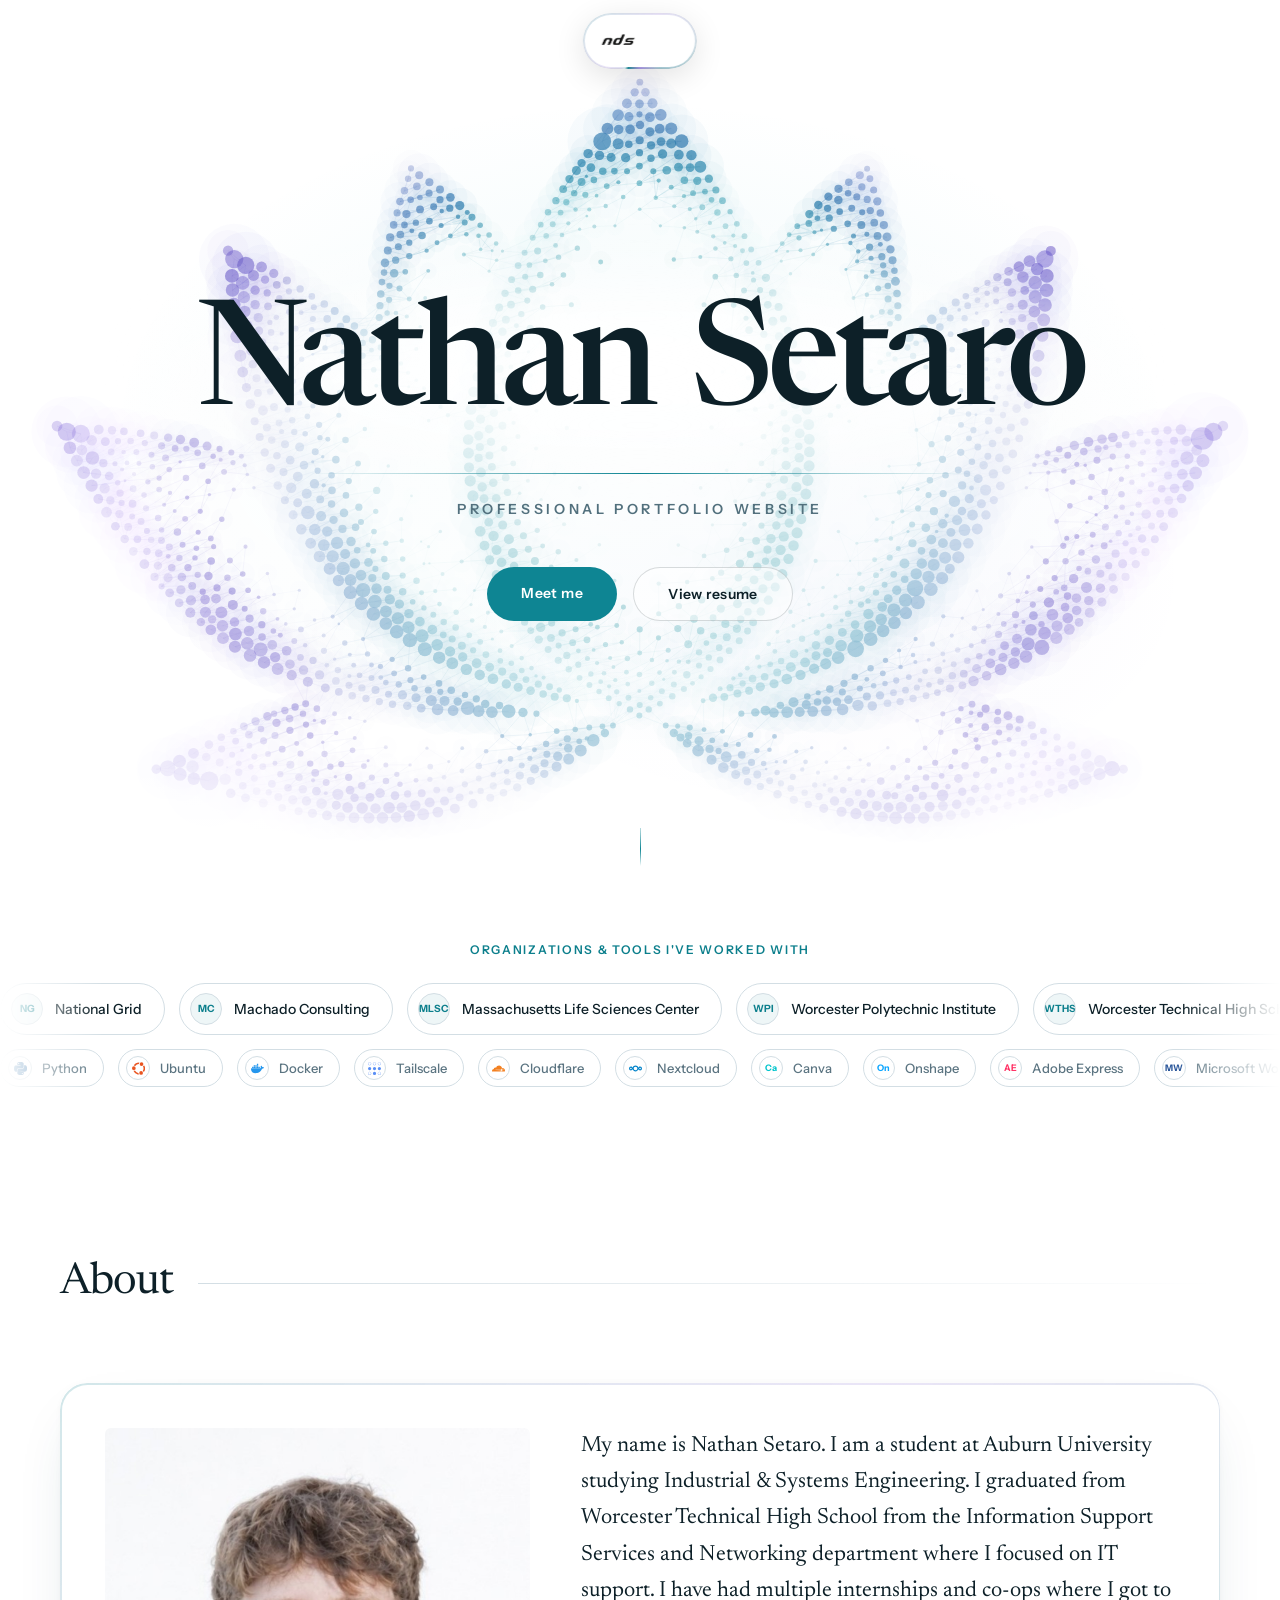
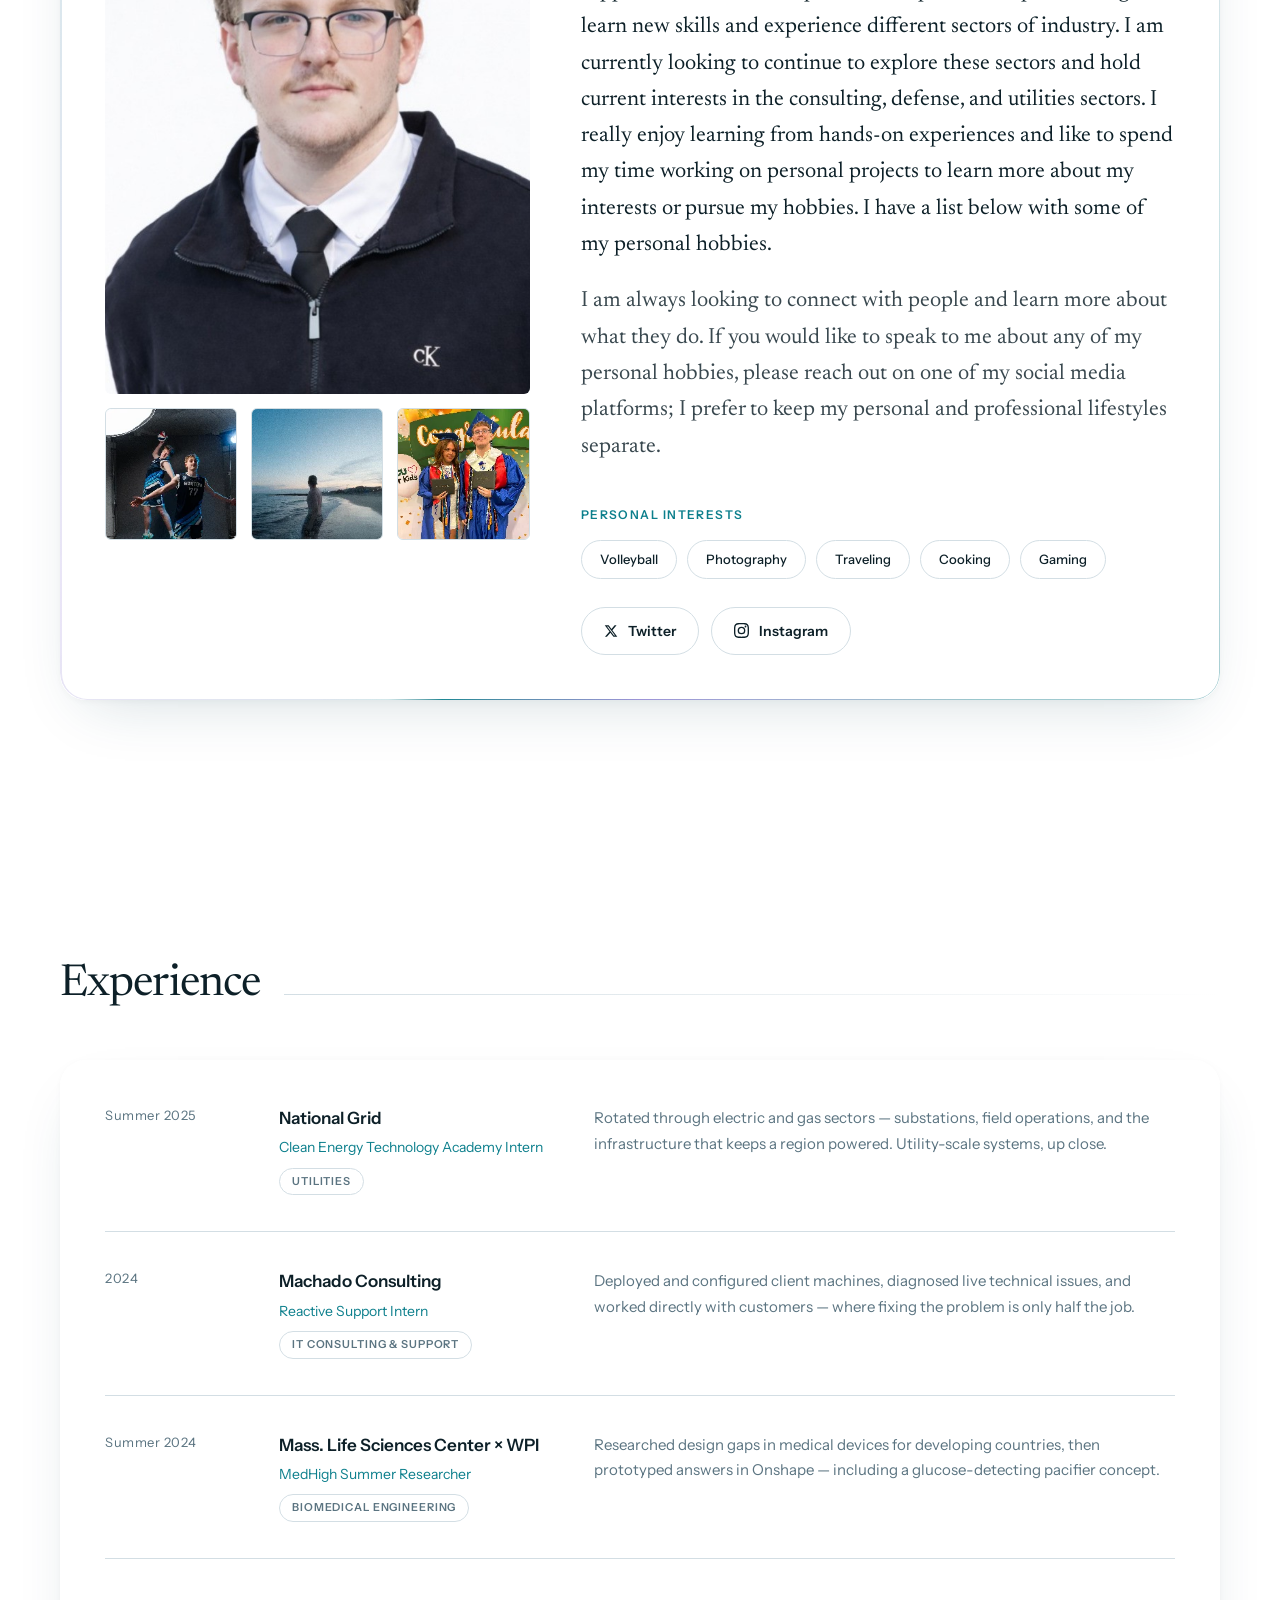
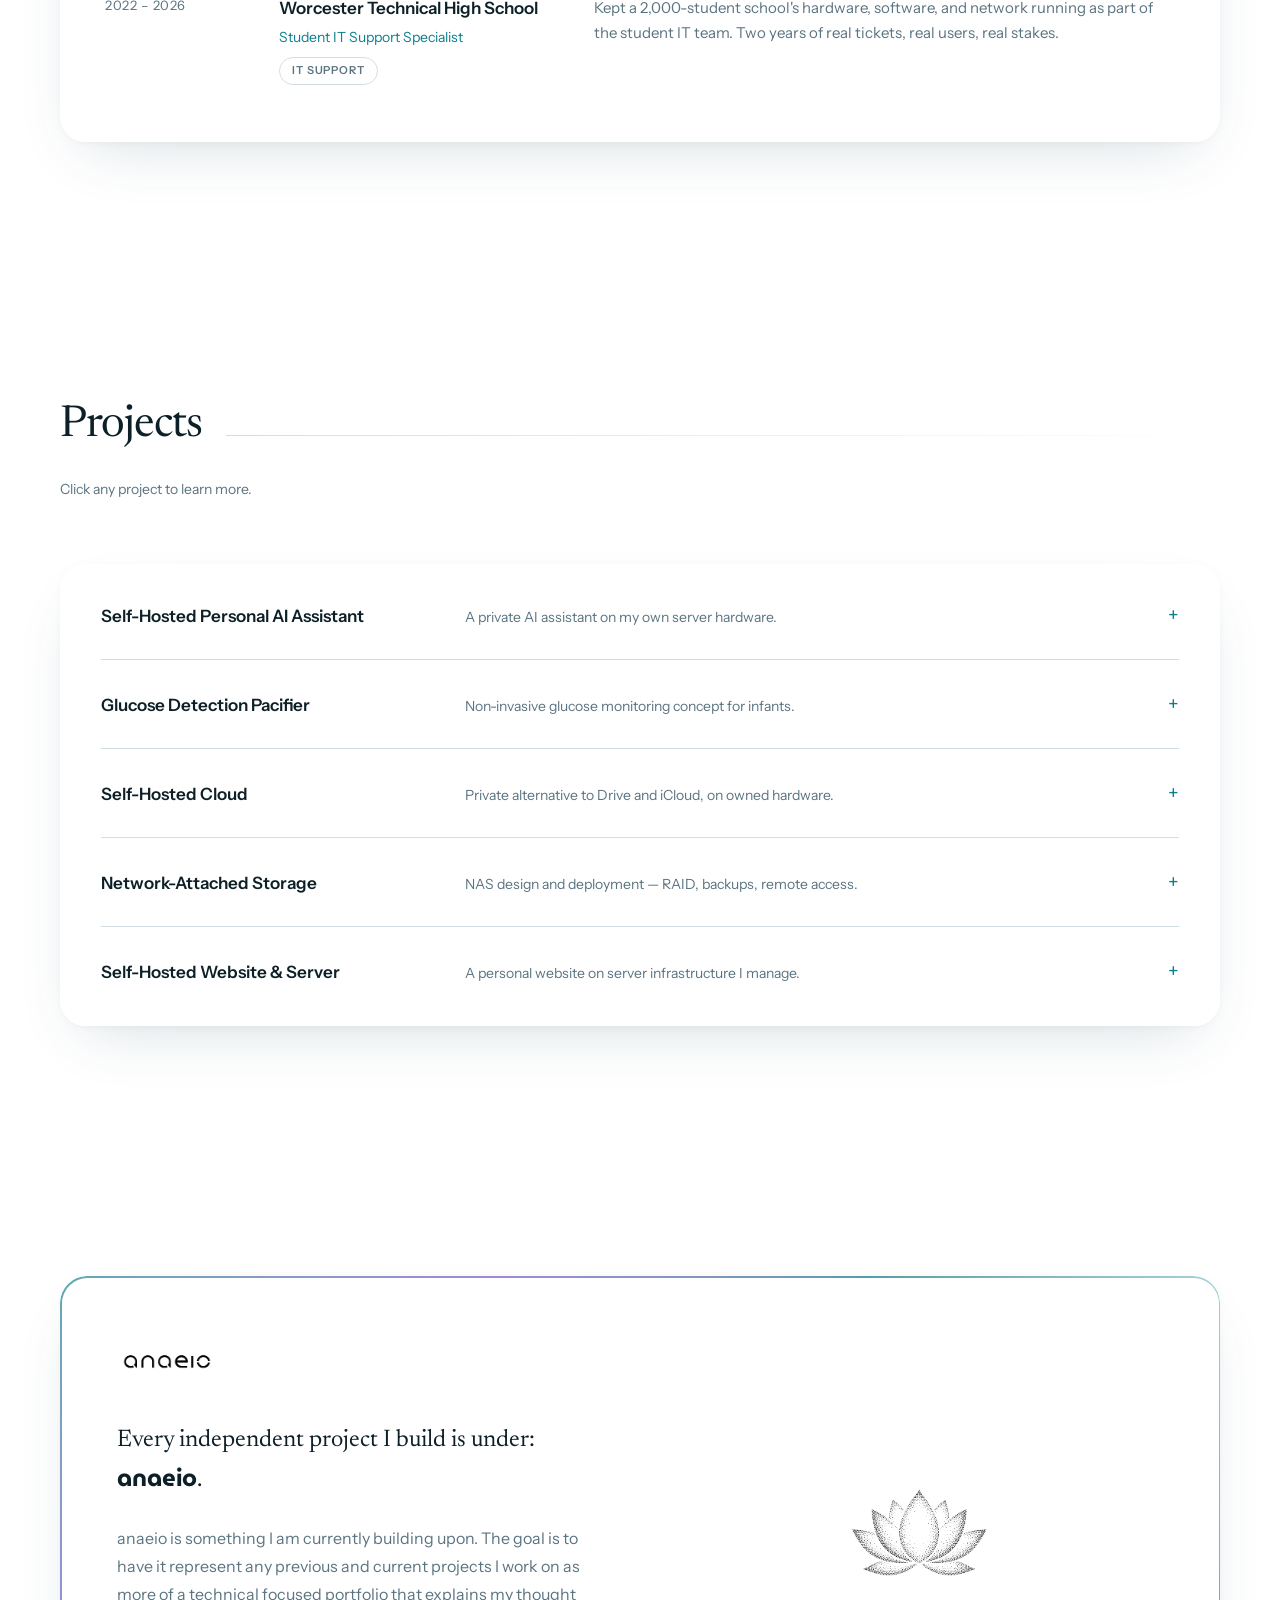
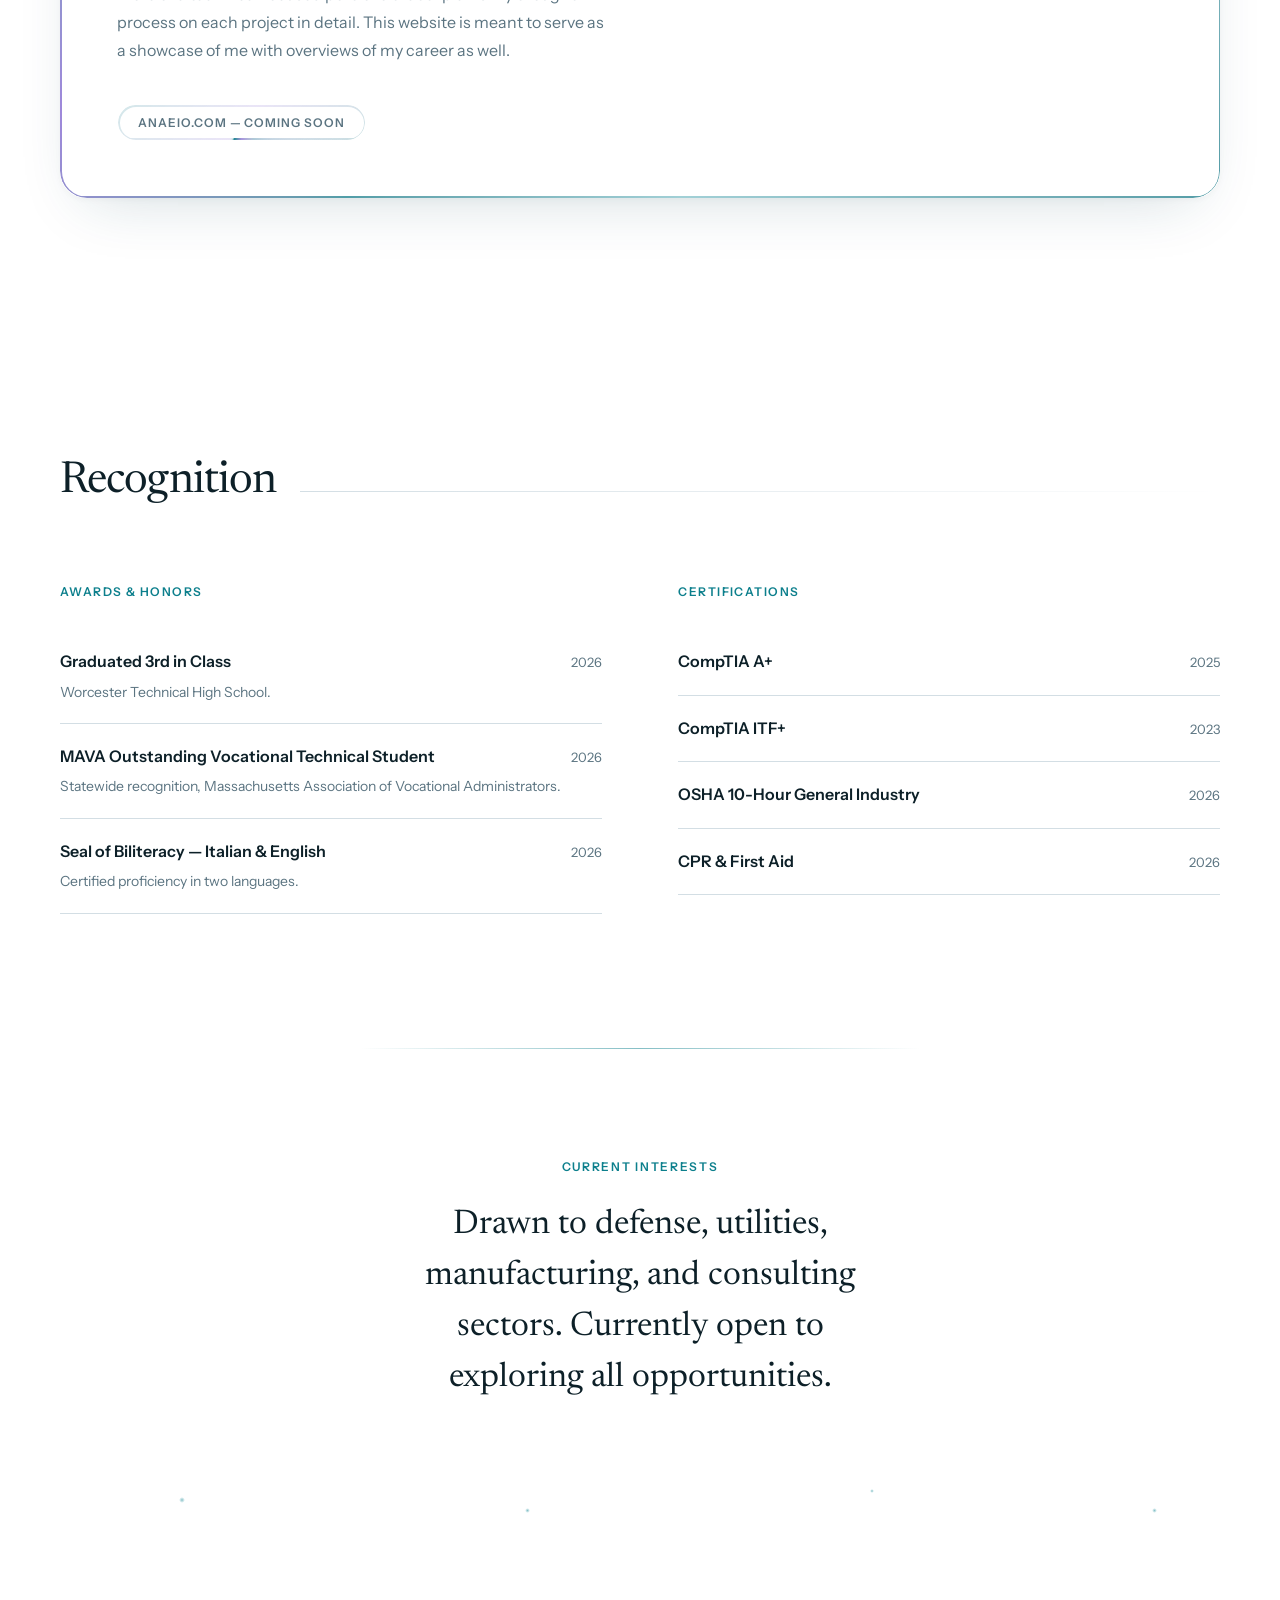
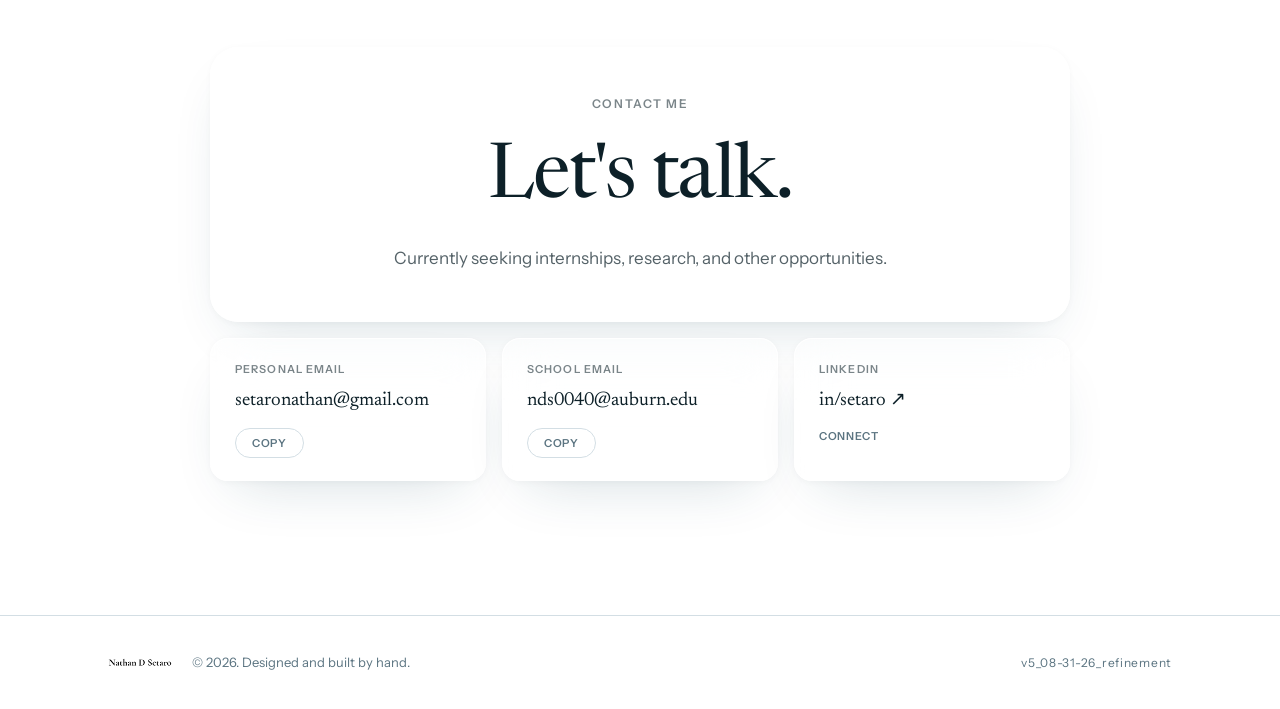
==== commit 64ce787d: "Rebuild resume as text with a matching PDF; add fluid motion layer Resume - resume.html now shows th" ====
--- a/site/index.html
+++ b/site/index.html
@@ -121,7 +121,6 @@
   @media (max-width: 900px) {
     nav { padding: 14px 66px 14px 20px !important; }
     #theme-toggle { top: 14px !important; right: 16px !important; }
-    section, header { padding-left: 22px !important; padding-right: 22px !important; }
     .g2, .g57, .g3col { grid-template-columns: 1fr !important; gap: 32px !important; }
     .exp-row { grid-template-columns: 1fr !important; gap: 10px !important; }
     .proj-row { grid-template-columns: 1fr auto !important; }
@@ -139,6 +138,7 @@
     #row-companies, #row-tools { animation: none !important; }
   }
 </style>
+<link rel="stylesheet" href="fluid.css">
 <script src="lotus-mark-dots.js"></script>
   <script>try{if(sessionStorage.getItem("nds-theme")==="dark")document.documentElement.classList.add("dark");}catch(e){}</script>
 </head>
@@ -210,13 +210,13 @@
   </section>
 
   <!-- About -->
-  <section id="about" style="padding: 120px 48px 140px; position: relative; overflow: hidden;">
+  <section id="about" style="padding: clamp(72px, 9vw, 120px) clamp(20px, 4vw, 48px) clamp(84px, 10.5vw, 140px); position: relative; overflow: hidden;">
     <div style="max-width: 1160px; margin: 0 auto; position: relative;">
-      <div data-reveal style="display: flex; align-items: center; gap: 24px; margin-bottom: 64px;">
-        <h2 style="font-family: 'Newsreader', serif; font-weight: 400; font-size: 44px; letter-spacing: -0.02em;">About</h2>
+      <div data-reveal style="display: flex; align-items: center; gap: 24px; margin-bottom: clamp(36px, 5vw, 64px);">
+        <h2 style="font-family: 'Newsreader', serif; font-weight: 400; font-size: clamp(34px, 2.2vw + 18px, 44px); letter-spacing: -0.02em;">About</h2>
         <div style="flex: 1; height: 1px; background: linear-gradient(90deg, var(--line), transparent);"></div>
       </div>
-      <div class="g57" style="display: grid; grid-template-columns: 5fr 7fr; gap: 52px; align-items: start; padding: 44px; border-radius: 26px; background: var(--glass); backdrop-filter: var(--glass-blur); -webkit-backdrop-filter: var(--glass-blur); position: relative; border: 1px solid transparent; box-shadow: var(--glass-shadow);"><span aria-hidden="true" style="position: absolute; inset: -1px; border-radius: 27px; padding: 1.5px; pointer-events: none; background: conic-gradient(from var(--ledAngle), transparent 0%, transparent 26%, color-mix(in srgb, var(--fr1) 26%, transparent) 40%, color-mix(in srgb, var(--sm2) 58%, transparent) 50%, var(--f6) 56.5%, color-mix(in srgb, #ffffff 80%, var(--f6)) 58%, transparent 59.5%, transparent 100%), linear-gradient(135deg, color-mix(in srgb, var(--f6) 20%, transparent), color-mix(in srgb, var(--sm2) 16%, transparent) 40%, color-mix(in srgb, var(--fr1) 20%, transparent) 70%, color-mix(in srgb, var(--f7) 22%, transparent)); mask: linear-gradient(#000 0 0) content-box, linear-gradient(#000 0 0); -webkit-mask: linear-gradient(#000 0 0) content-box, linear-gradient(#000 0 0); mask-composite: exclude; -webkit-mask-composite: xor; animation: ledSpin 5.5s linear infinite;"></span>
+      <div class="g57" style="display: grid; grid-template-columns: 5fr 7fr; gap: clamp(28px, 4vw, 52px); align-items: start; padding: clamp(20px, 3.6vw, 44px); border-radius: 26px; background: var(--glass); backdrop-filter: var(--glass-blur); -webkit-backdrop-filter: var(--glass-blur); position: relative; border: 1px solid transparent; box-shadow: var(--glass-shadow);"><span aria-hidden="true" style="position: absolute; inset: -1px; border-radius: 27px; padding: 1.5px; pointer-events: none; background: conic-gradient(from var(--ledAngle), transparent 0%, transparent 26%, color-mix(in srgb, var(--fr1) 26%, transparent) 40%, color-mix(in srgb, var(--sm2) 58%, transparent) 50%, var(--f6) 56.5%, color-mix(in srgb, #ffffff 80%, var(--f6)) 58%, transparent 59.5%, transparent 100%), linear-gradient(135deg, color-mix(in srgb, var(--f6) 20%, transparent), color-mix(in srgb, var(--sm2) 16%, transparent) 40%, color-mix(in srgb, var(--fr1) 20%, transparent) 70%, color-mix(in srgb, var(--f7) 22%, transparent)); mask: linear-gradient(#000 0 0) content-box, linear-gradient(#000 0 0); -webkit-mask: linear-gradient(#000 0 0) content-box, linear-gradient(#000 0 0); mask-composite: exclude; -webkit-mask-composite: xor; animation: ledSpin 5.5s linear infinite;"></span>
         <div data-reveal style="display: flex; flex-direction: column; gap: 14px;">
           <img src="assets/nate-professional.png" alt="Portrait of Nathan Setaro" loading="lazy" style="width: 100%; aspect-ratio: 3/4; object-fit: cover; border-radius: 6px;">
           <div style="display: grid; grid-template-columns: repeat(3, 1fr); gap: 14px;">
@@ -256,13 +256,13 @@
   </section>
 
   <!-- Experience -->
-  <section id="experience" style="position: relative; padding: 120px 48px 140px; background: var(--bg); overflow: hidden;">
+  <section id="experience" style="position: relative; padding: clamp(72px, 9vw, 120px) clamp(20px, 4vw, 48px) clamp(84px, 10.5vw, 140px); background: var(--bg); overflow: hidden;">
     <div style="max-width: 1160px; margin: 0 auto; position: relative;">
       <div data-reveal style="display: flex; align-items: baseline; gap: 24px; margin-bottom: 40px;">
-        <h2 style="font-family: 'Newsreader', serif; font-weight: 400; font-size: 44px; letter-spacing: -0.02em;">Experience</h2>
+        <h2 style="font-family: 'Newsreader', serif; font-weight: 400; font-size: clamp(34px, 2.2vw + 18px, 44px); letter-spacing: -0.02em;">Experience</h2>
         <div style="flex: 1; height: 1px; background: linear-gradient(90deg, var(--line), transparent);"></div>
       </div>
-      <div style="padding: 8px 44px 20px; border-radius: 26px; background: var(--glass); backdrop-filter: var(--glass-blur); -webkit-backdrop-filter: var(--glass-blur); border: 1px solid var(--glass-brd); box-shadow: var(--glass-shadow);">
+      <div style="padding: 8px clamp(20px, 3.6vw, 44px) 20px; border-radius: 26px; background: var(--glass); backdrop-filter: var(--glass-blur); -webkit-backdrop-filter: var(--glass-blur); border: 1px solid var(--glass-brd); box-shadow: var(--glass-shadow);">
         <div data-reveal class="exp-row" style="display: grid; grid-template-columns: 150px 1fr 2fr; gap: 24px; padding: 36px 0; border-bottom: 1px solid var(--line); align-items: start;">
           <p style="font-size: 13px; color: var(--muted); letter-spacing: 0.04em;">Summer 2025</p>
           <div>
@@ -291,7 +291,7 @@
           <p style="font-size: 15px; color: var(--muted); line-height: 1.7;">Researched design gaps in medical devices for developing countries, then prototyped answers in Onshape — including a glucose-detecting pacifier concept.</p>
         </div>
         <div data-reveal class="exp-row" style="display: grid; grid-template-columns: 150px 1fr 2fr; gap: 24px; padding: 36px 0; align-items: start;">
-          <p style="font-size: 13px; color: var(--muted); letter-spacing: 0.04em;">2022 – 2024</p>
+          <p style="font-size: 13px; color: var(--muted); letter-spacing: 0.04em;">2022 – 2026</p>
           <div>
             <h3 style="font-size: 17px; font-weight: 600; margin-bottom: 4px;">Worcester Technical High School</h3>
             <p style="font-size: 14px; color: var(--accent); margin-bottom: 8px;">Student IT Support Specialist</p>
@@ -304,21 +304,21 @@
   </section>
 
   <!-- Projects -->
-  <section id="projects" style="padding: 120px 48px 140px; position: relative; overflow: hidden;">
+  <section id="projects" style="padding: clamp(72px, 9vw, 120px) clamp(20px, 4vw, 48px) clamp(84px, 10.5vw, 140px); position: relative; overflow: hidden;">
     <div style="max-width: 1160px; margin: 0 auto; position: relative;">
       <div data-reveal style="display: flex; align-items: baseline; gap: 24px; margin-bottom: 16px;">
-        <h2 style="font-family: 'Newsreader', serif; font-weight: 400; font-size: 44px; letter-spacing: -0.02em;">Projects</h2>
+        <h2 style="font-family: 'Newsreader', serif; font-weight: 400; font-size: clamp(34px, 2.2vw + 18px, 44px); letter-spacing: -0.02em;">Projects</h2>
         <div style="flex: 1; height: 1px; background: linear-gradient(90deg, var(--line), transparent);"></div>
       </div>
-      <p data-reveal style="font-size: 14px; color: var(--muted); margin-bottom: 64px;">Click any project to learn more.</p>
-      <div data-reveal id="projects-list" style="padding: 6px 40px 10px; border-radius: 26px; background: var(--glass); backdrop-filter: var(--glass-blur); -webkit-backdrop-filter: var(--glass-blur); border: 1px solid var(--glass-brd); box-shadow: var(--glass-shadow);"></div>
+      <p data-reveal style="font-size: 14px; color: var(--muted); margin-bottom: clamp(36px, 5vw, 64px);">Click any project to learn more.</p>
+      <div data-reveal id="projects-list" style="padding: 6px clamp(18px, 3.3vw, 40px) 10px; border-radius: 26px; background: var(--glass); backdrop-filter: var(--glass-blur); -webkit-backdrop-filter: var(--glass-blur); border: 1px solid var(--glass-brd); box-shadow: var(--glass-shadow);"></div>
     </div>
   </section>
 
   <!-- anaeio -->
-  <section id="anaeio" style="padding: 120px 48px 140px; background: var(--bg); position: relative; overflow: hidden;">
+  <section id="anaeio" style="padding: clamp(72px, 9vw, 120px) clamp(20px, 4vw, 48px) clamp(84px, 10.5vw, 140px); background: var(--bg); position: relative; overflow: hidden;">
     <div style="max-width: 1160px; margin: 0 auto; position: relative;">
-      <div data-reveal class="g2" style="display: grid; grid-template-columns: 1fr 1fr; gap: 72px; align-items: center; padding: 56px; border-radius: 26px; background: var(--glass); backdrop-filter: var(--glass-blur); -webkit-backdrop-filter: var(--glass-blur); position: relative; border: 1px solid transparent; box-shadow: var(--glass-shadow);"><span aria-hidden="true" style="position: absolute; inset: -1px; border-radius: 27px; padding: 1.5px; pointer-events: none; opacity: 0.72; background: linear-gradient(135deg, var(--f6), var(--sm2) 26%, var(--fr1) 48%, var(--f4) 68%, var(--f7)); mask: linear-gradient(#000 0 0) content-box, linear-gradient(#000 0 0); -webkit-mask: linear-gradient(#000 0 0) content-box, linear-gradient(#000 0 0); mask-composite: exclude; -webkit-mask-composite: xor;"></span>
+      <div data-reveal class="g2" style="display: grid; grid-template-columns: 1fr 1fr; gap: clamp(32px, 5.5vw, 72px); align-items: center; padding: clamp(24px, 4.6vw, 56px); border-radius: 26px; background: var(--glass); backdrop-filter: var(--glass-blur); -webkit-backdrop-filter: var(--glass-blur); position: relative; border: 1px solid transparent; box-shadow: var(--glass-shadow);"><span aria-hidden="true" style="position: absolute; inset: -1px; border-radius: 27px; padding: 1.5px; pointer-events: none; opacity: 0.72; background: linear-gradient(135deg, var(--f6), var(--sm2) 26%, var(--fr1) 48%, var(--f4) 68%, var(--f7)); mask: linear-gradient(#000 0 0) content-box, linear-gradient(#000 0 0); -webkit-mask: linear-gradient(#000 0 0) content-box, linear-gradient(#000 0 0); mask-composite: exclude; -webkit-mask-composite: xor;"></span>
         <div>
           <img src="assets/anaeio-text-transparent.png" alt="anaeio" class="logo-img" style="height: 56px; object-fit: contain; object-position: left; margin-bottom: 32px; display: block;">
           <p style="font-family: 'Newsreader', serif; font-size: 24px; line-height: 1.6; margin-bottom: 24px;">Every independent project I build is under: <span style="font-family: 'MuseoModerno', sans-serif; font-weight: 700; color: var(--ink);">anaeio</span>.</p>
@@ -333,13 +333,13 @@
   </section>
 
   <!-- Recognition -->
-  <section id="recognition" style="padding: 120px 48px 140px; position: relative; overflow: hidden;">
+  <section id="recognition" style="padding: clamp(72px, 9vw, 120px) clamp(20px, 4vw, 48px) clamp(84px, 10.5vw, 140px); position: relative; overflow: hidden;">
     <div style="max-width: 1160px; margin: 0 auto; position: relative;">
-      <div data-reveal style="display: flex; align-items: baseline; gap: 24px; margin-bottom: 64px;">
-        <h2 style="font-family: 'Newsreader', serif; font-weight: 400; font-size: 44px; letter-spacing: -0.02em;">Recognition</h2>
+      <div data-reveal style="display: flex; align-items: baseline; gap: 24px; margin-bottom: clamp(36px, 5vw, 64px);">
+        <h2 style="font-family: 'Newsreader', serif; font-weight: 400; font-size: clamp(34px, 2.2vw + 18px, 44px); letter-spacing: -0.02em;">Recognition</h2>
         <div style="flex: 1; height: 1px; background: linear-gradient(90deg, var(--line), transparent);"></div>
       </div>
-      <div class="g2" style="display: grid; grid-template-columns: 1fr 1fr; gap: 80px;">
+      <div class="g2" style="display: grid; grid-template-columns: 1fr 1fr; gap: clamp(40px, 6vw, 80px);">
         <div data-reveal>
           <p style="font-size: 12px; font-weight: 600; letter-spacing: 0.12em; text-transform: uppercase; color: var(--accent); margin-bottom: 28px;">Awards &amp; Honors</p>
           <div style="padding: 20px 0; border-bottom: 1px solid var(--line);">
@@ -367,7 +367,7 @@
         <div data-reveal>
           <p style="font-size: 12px; font-weight: 600; letter-spacing: 0.12em; text-transform: uppercase; color: var(--accent); margin-bottom: 28px;">Certifications</p>
           <div style="display: flex; justify-content: space-between; align-items: baseline; padding: 20px 0; border-bottom: 1px solid var(--line); gap: 16px;">
-            <h3 style="font-size: 16px; font-weight: 600;">CompTIA A+</h3><span style="font-size: 13px; color: var(--muted);">in progress</span>
+            <h3 style="font-size: 16px; font-weight: 600;">CompTIA A+</h3><span style="font-size: 13px; color: var(--muted);">2025</span>
           </div>
           <div style="display: flex; justify-content: space-between; align-items: baseline; padding: 20px 0; border-bottom: 1px solid var(--line); gap: 16px;">
             <h3 style="font-size: 16px; font-weight: 600;">CompTIA ITF+</h3><span style="font-size: 13px; color: var(--muted);">2023</span>
@@ -384,7 +384,7 @@
   </section>
 
   <!-- Looking ahead -->
-  <section style="padding: 110px 48px; position: relative; overflow: hidden;">
+  <section style="padding: clamp(72px, 8.5vw, 110px) clamp(20px, 4vw, 48px); position: relative; overflow: hidden;">
     <div aria-hidden="true" style="position: absolute; inset: 0; pointer-events: none; overflow: hidden;">
       <span style="position: absolute; left: 14%; bottom: 10px; width: 6px; height: 6px; border-radius: 50%; background: radial-gradient(circle, var(--mote), transparent 68%); animation: mote 13s linear 0s infinite;"></span>
       <span style="position: absolute; left: 27%; bottom: -20px; width: 4px; height: 4px; border-radius: 50%; background: radial-gradient(circle, var(--mote-2), transparent 68%); animation: mote 16s linear 3.4s infinite;"></span>
@@ -403,9 +403,9 @@
 
   <!-- Contact -->
   <section id="contact" style="background: var(--bg); position: relative; overflow: hidden;">
-    <div style="max-width: 1160px; margin: 0 auto; padding: 140px 48px; position: relative;">
+    <div style="max-width: 1160px; margin: 0 auto; padding: clamp(84px, 10.5vw, 140px) clamp(20px, 4vw, 48px); position: relative;">
       <div data-reveal style="max-width: 860px; margin: 0 auto; text-align: center;">
-        <div style="padding: 46px 44px 48px; border-radius: 28px; background: var(--glass); backdrop-filter: var(--glass-blur); -webkit-backdrop-filter: var(--glass-blur); border: 1px solid var(--glass-brd); box-shadow: var(--glass-shadow);">
+        <div style="padding: clamp(30px, 3.8vw, 46px) clamp(20px, 3.6vw, 44px) clamp(32px, 4vw, 48px); border-radius: 28px; background: var(--glass); backdrop-filter: var(--glass-blur); -webkit-backdrop-filter: var(--glass-blur); border: 1px solid var(--glass-brd); box-shadow: var(--glass-shadow);">
           <p style="font-size: 12px; font-weight: 600; letter-spacing: 0.14em; text-transform: uppercase; opacity: 0.55; margin-bottom: 24px;">Contact Me</p>
           <h2 style="font-family: 'Newsreader', serif; font-weight: 400; font-size: clamp(44px, 6vw, 76px); line-height: 1.08; letter-spacing: -0.02em; margin-bottom: 24px;">Let's talk.</h2>
           <p style="font-size: 17px; opacity: 0.7; line-height: 1.75; margin: 0 auto; max-width: 46ch;">Currently seeking internships, research, and other opportunities.</p>
@@ -435,7 +435,7 @@
 
   <!-- Footer -->
   <footer style="background: var(--bg); border-top: 1px solid var(--line);">
-    <div style="max-width: 1160px; margin: 0 auto; padding: 36px 48px; display: flex; justify-content: space-between; align-items: center; gap: 24px; flex-wrap: wrap;">
+    <div style="max-width: 1160px; margin: 0 auto; padding: 36px clamp(20px, 4vw, 48px); display: flex; justify-content: space-between; align-items: center; gap: 24px; flex-wrap: wrap;">
       <div style="display: flex; align-items: center; gap: 20px;">
         <img src="assets/nathan-wordmark-transparent.png" alt="Nathan D Setaro" loading="lazy" class="logo-img" style="height: 20px; width: auto;">
         <p style="font-size: 13px; color: var(--muted);">© 2026. Designed and built by hand.</p>
@@ -445,6 +445,8 @@
   </footer>
 </div>
 
+<script src="vendor/lenis.min.js"></script>
+<script src="fluid.js"></script>
 <script>
 (function () {
   var root = document.documentElement;
@@ -467,7 +469,7 @@
   tgl.addEventListener('click', function () {
     isDark = !isDark;
     try { sessionStorage.setItem('nds-theme', isDark ? 'dark' : 'light'); } catch (e) {}
-    syncTheme();
+    if (window.fluid) window.fluid.themeSwitch(tgl, syncTheme); else syncTheme();
   });
 
   /* ---------- nav: shrinks continuously down to the NDS mark ---------- */
@@ -556,7 +558,7 @@
   window.addEventListener('resize', measureNav);
 
   Array.prototype.forEach.call(document.querySelectorAll('[data-top]'), function (a) {
-    a.addEventListener('click', function (e) { e.preventDefault(); window.scrollTo({ top: 0, behavior: 'smooth' }); });
+    a.addEventListener('click', function (e) { e.preventDefault(); if (window.fluid) window.fluid.scrollTo(0); else window.scrollTo({ top: 0, behavior: 'smooth' }); });
   });
 
   /* ---------- reveal on scroll ---------- */
@@ -659,7 +661,12 @@
       body: 'RAID planning for redundancy, automated backup strategy, and secure remote access. Built to survive drive failure without losing a byte.',
       role: 'Designer and installer.',
       gained: 'RAID & redundancy planning, backup automation, hardware selection.',
-      tools: 'Ubuntu · Tailscale', cats: 'Systems · Networking' }
+      tools: 'Ubuntu · Tailscale', cats: 'Systems · Networking' },
+    { t: 'Self-Hosted Website & Server', s: 'A personal website on server infrastructure I manage.', img: 'proj-website',
+      body: 'Designed, built and maintain a personal website running on self-managed server infrastructure, from the server itself to the pages it serves.',
+      role: 'Designer, builder and maintainer.',
+      gained: 'Web hosting, server administration, keeping a public site online.',
+      tools: 'HTML · CSS · JavaScript', cats: 'Web · Infrastructure' }
   ];
   function meta(label, val) {
     return '<div><p style="font-size: 11px; font-weight: 600; letter-spacing: 0.1em; text-transform: uppercase; color: var(--accent); margin-bottom: 6px;">' + label +
--- a/site/fluid.css
+++ b/site/fluid.css
@@ -0,0 +1,97 @@
+/* fluid.css — motion layer shared by index.html and resume.html.
+   Smooth scroll (Lenis), page transitions, springy controls, softer reveals.
+   Everything here switches off for visitors who ask for reduced motion. */
+
+:root {
+  --ease-out: cubic-bezier(0.16, 1, 0.3, 1);
+  --spring: cubic-bezier(0.34, 1.36, 0.64, 1);
+  --spring-soft: cubic-bezier(0.22, 1.2, 0.36, 1);
+}
+@supports (transition-timing-function: linear(0, 1)) {
+  :root {
+    /* a real spring curve: quick start, small overshoot, settles */
+    --spring: linear(0, 0.006, 0.025 2.8%, 0.101 6.1%, 0.539 18.9%, 0.721 25.3%, 0.849 31.5%, 0.937 38.1%, 0.968 41.8%, 0.991 45.7%, 1.006 50.1%, 1.015 55%, 1.017 63.9%, 1.001);
+    --spring-soft: linear(0, 0.009, 0.037 2.9%, 0.142 6.2%, 0.546 17.4%, 0.731 23.6%, 0.86 30%, 0.945 37.2%, 0.99 45.6%, 1.006 54.2%, 1.006 65.2%, 1);
+  }
+}
+
+/* ---------- smooth scroll ---------- */
+html.lenis, html.lenis body { height: auto; }
+html.lenis { scroll-behavior: auto !important; }
+.lenis.lenis-smooth [data-lenis-prevent] { overscroll-behavior: contain; }
+.lenis.lenis-stopped { overflow: clip; }
+
+/* ---------- page transitions ---------- */
+@view-transition { navigation: auto; }
+::view-transition-old(root) { animation: 0.32s var(--ease-out) both page-out; }
+::view-transition-new(root) { animation: 0.55s var(--ease-out) both page-in; }
+@keyframes page-out { to { opacity: 0; transform: translateY(-14px); filter: blur(4px); } }
+@keyframes page-in { from { opacity: 0; transform: translateY(18px); filter: blur(4px); } }
+/* fallback for browsers without cross-document view transitions */
+html.page-entering body { animation: 0.55s var(--ease-out) both page-in; }
+html.page-leaving body { transition: opacity 0.26s ease, transform 0.3s var(--ease-out), filter 0.3s ease; opacity: 0; transform: translateY(-14px); filter: blur(4px); }
+
+/* theme switch: the new theme opens out of the toggle as a circle */
+html.theme-switching::view-transition-new(root) { animation: 0.7s var(--ease-out) both theme-reveal; }
+html.theme-switching::view-transition-old(root) { animation: none; }
+@keyframes theme-reveal { from { clip-path: circle(0 at var(--tx, 100%) var(--ty, 0%)); } to { clip-path: circle(var(--tr, 150vmax) at var(--tx, 100%) var(--ty, 0%)); } }
+
+/* ---------- reveals: longer, softer, staggered by fluid.js ---------- */
+[data-reveal] {
+  transform: translateY(34px) scale(0.985);
+  filter: blur(6px);
+  transition: opacity 1.1s var(--ease-out) var(--rd, 0ms), transform 1.2s var(--ease-out) var(--rd, 0ms), filter 0.9s var(--ease-out) var(--rd, 0ms) !important;
+}
+[data-reveal].in { transform: none; filter: none; }
+
+/* ---------- controls: springy hover and press ---------- */
+.hv-cta, .hv-ghost, .hv-social, .hv-copy, .hv-card, .hv-brd, .hv-white, [data-navcta], [data-navlink] {
+  transition: transform 0.55s var(--spring), background-color 0.3s ease, color 0.25s ease, border-color 0.3s ease, box-shadow 0.4s ease !important;
+}
+.hv-cta:hover, .hv-ghost:hover { transform: translateY(-3px) !important; }
+.hv-social:hover { transform: translateY(-3px) !important; }
+.hv-card:hover { transform: translateY(-5px) !important; }
+[data-navcta]:hover { transform: translateY(-1px) scale(1.03); }
+.hv-cta:active, .hv-ghost:active, .hv-social:active, .hv-copy:active, .hv-card:active,
+.hv-brd:active, .hv-white:active, [data-navcta]:active, [data-navlink]:active {
+  transform: scale(0.95) !important;
+  transition-duration: 0.12s !important;
+}
+.hv-toggle { transition: transform 0.6s var(--spring), border-color 0.3s ease !important; }
+.hv-toggle:hover { transform: rotate(18deg) scale(1.06) !important; }
+.hv-toggle:active { transform: rotate(18deg) scale(0.9) !important; transition-duration: 0.12s !important; }
+
+/* organisation and tool chips lift when pointed at (the ticker pauses on hover) */
+#row-companies > div > span, #row-tools > div > span {
+  transition: transform 0.55s var(--spring), border-color 0.3s ease, background-color 0.3s ease;
+}
+#row-companies > div > span:hover, #row-tools > div > span:hover {
+  transform: translateY(-4px);
+  border-color: var(--accent) !important;
+}
+/* interest pills */
+#about [style*="border-radius: 100px; padding: 8px 18px"] { transition: transform 0.5s var(--spring), border-color 0.3s ease; }
+#about [style*="border-radius: 100px; padding: 8px 18px"]:hover { transform: translateY(-3px); border-color: var(--accent); }
+
+/* ---------- projects: rows glide, panels unfold ---------- */
+.proj-row { transition: transform 0.55s var(--spring), padding 0.5s var(--ease-out); }
+.proj-row:hover { transform: translateX(6px); }
+.proj-row:active { transform: translateX(6px) scale(0.99); transition-duration: 0.12s; }
+[data-plus] { transition: transform 0.6s var(--spring) !important; }
+[data-panel] { transition: max-height 0.75s var(--ease-out) !important; }
+[data-panel] .proj-grid { opacity: 0; transform: translateY(-10px); transition: opacity 0.35s ease, transform 0.6s var(--ease-out); }
+.proj-row[aria-expanded="true"] + [data-panel] .proj-grid { opacity: 1; transform: none; transition: opacity 0.6s ease 0.12s, transform 0.8s var(--ease-out) 0.08s; }
+
+/* ---------- photos breathe a little on hover ---------- */
+.slot img, .zoomable { transition: transform 1.2s var(--ease-out); }
+.slot:hover img, .zoomable:hover { transform: scale(1.04); }
+.slot { isolation: isolate; }
+
+/* ---------- reduced motion: keep everything, drop the travel ---------- */
+@media (prefers-reduced-motion: reduce) {
+  @view-transition { navigation: none; }
+  [data-reveal] { transform: none !important; filter: none !important; }
+  html.page-entering body, html.page-leaving body { animation: none !important; transition: none !important; opacity: 1 !important; transform: none !important; filter: none !important; }
+  .hv-cta:hover, .hv-ghost:hover, .hv-social:hover, .hv-card:hover, .proj-row:hover,
+  #row-companies > div > span:hover, #row-tools > div > span:hover, .slot:hover img, .zoomable:hover { transform: none !important; }
+}
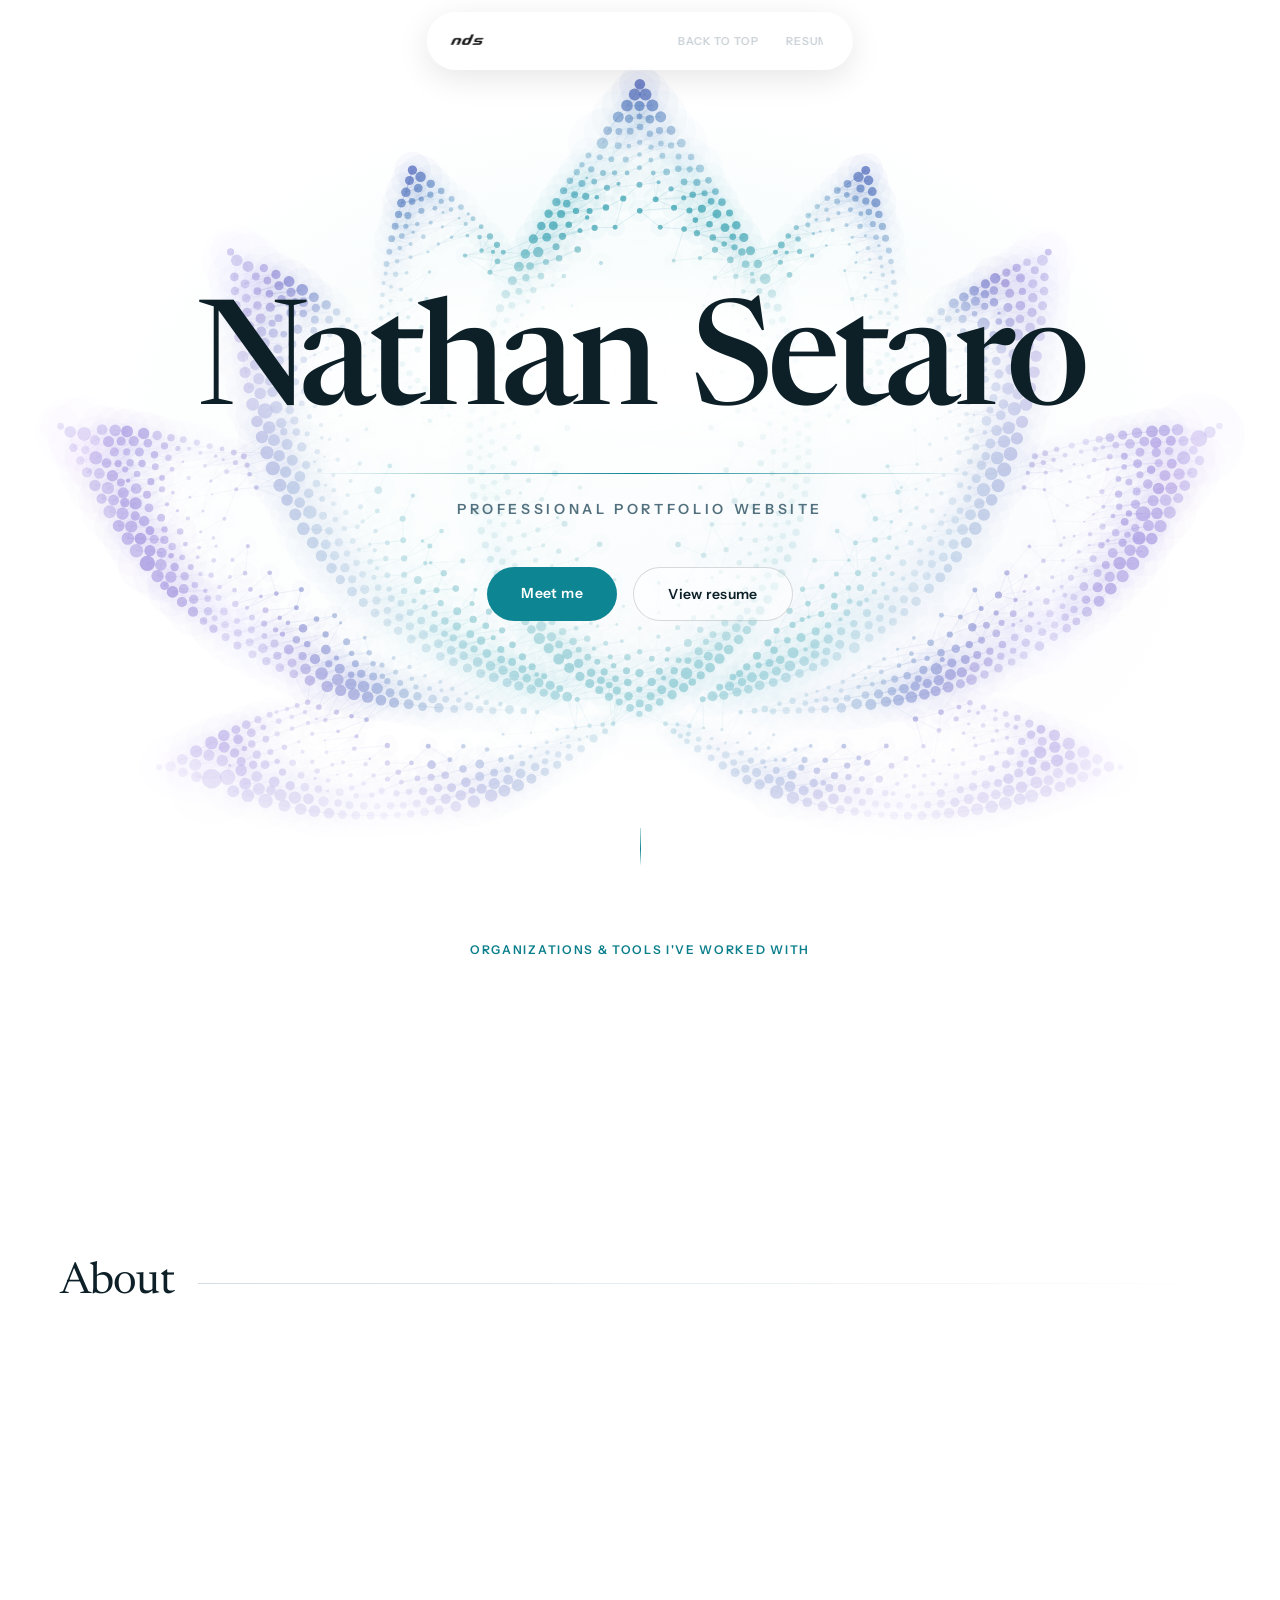
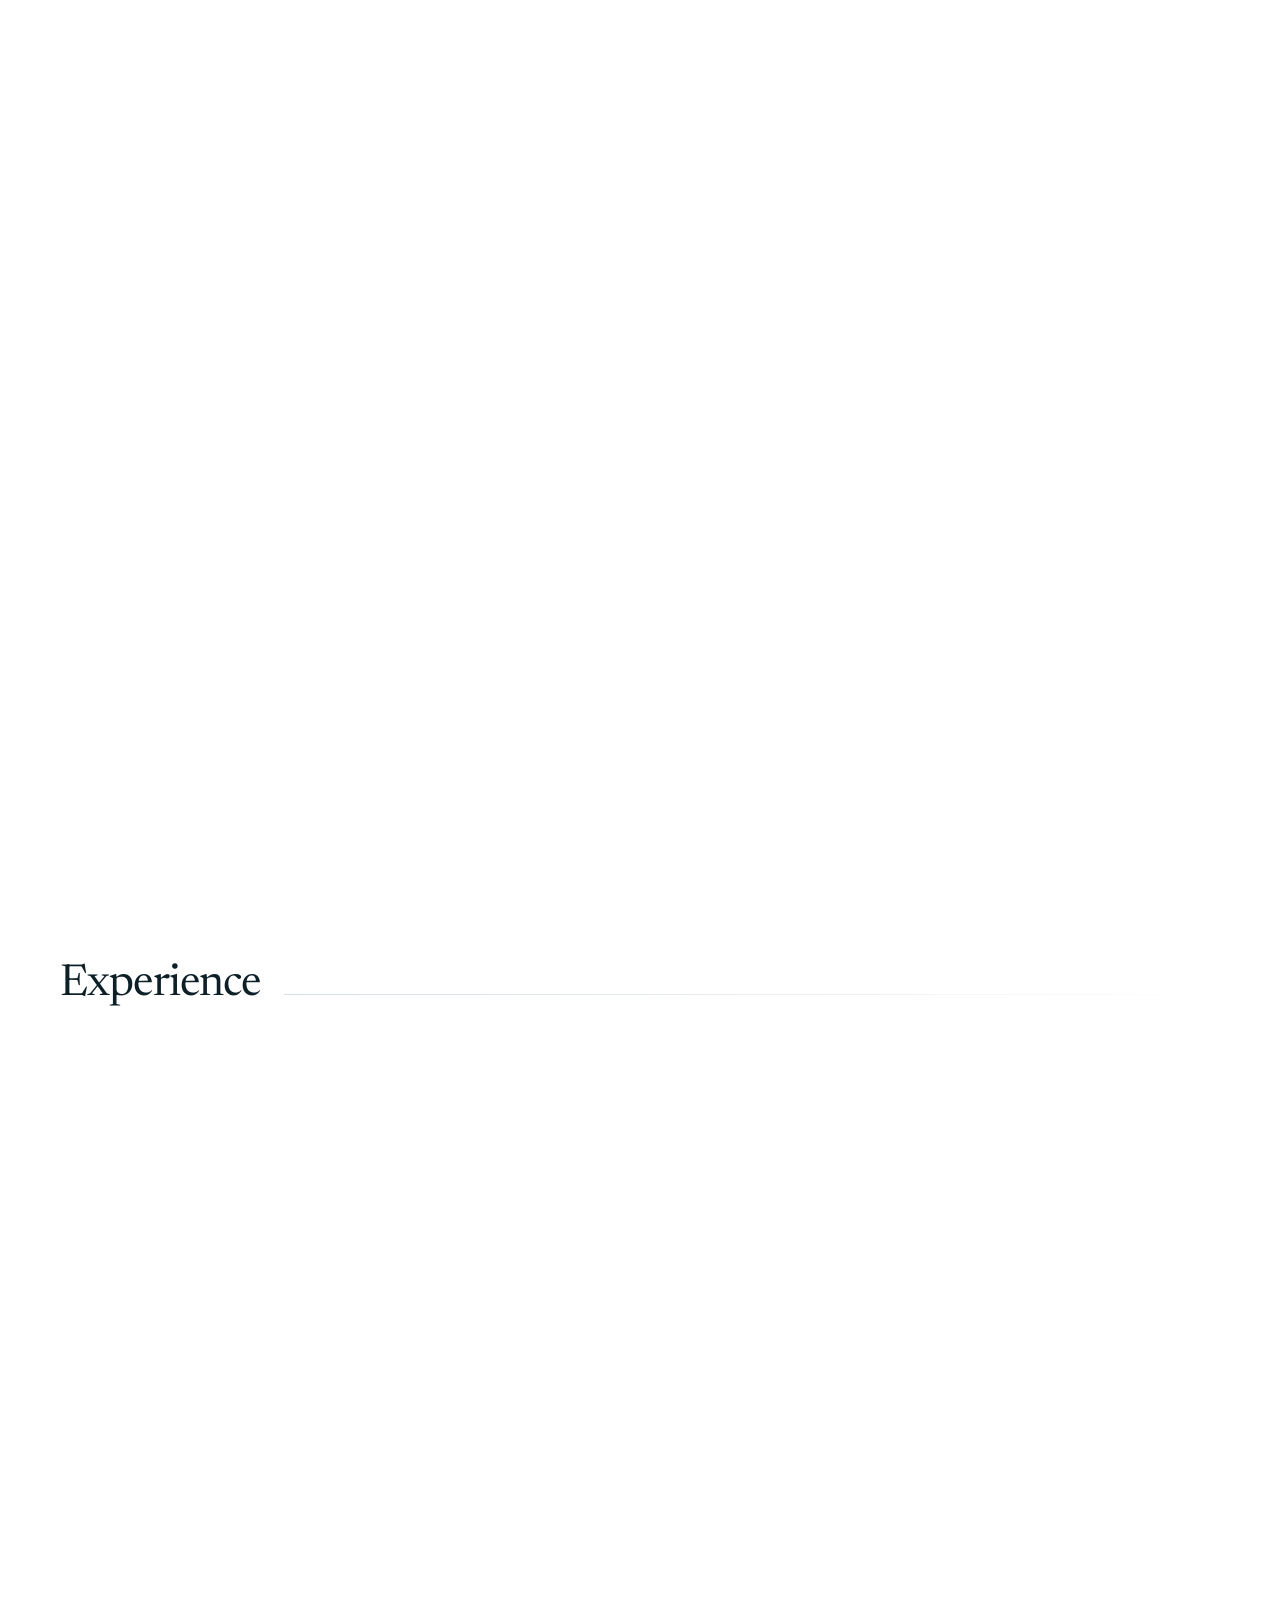
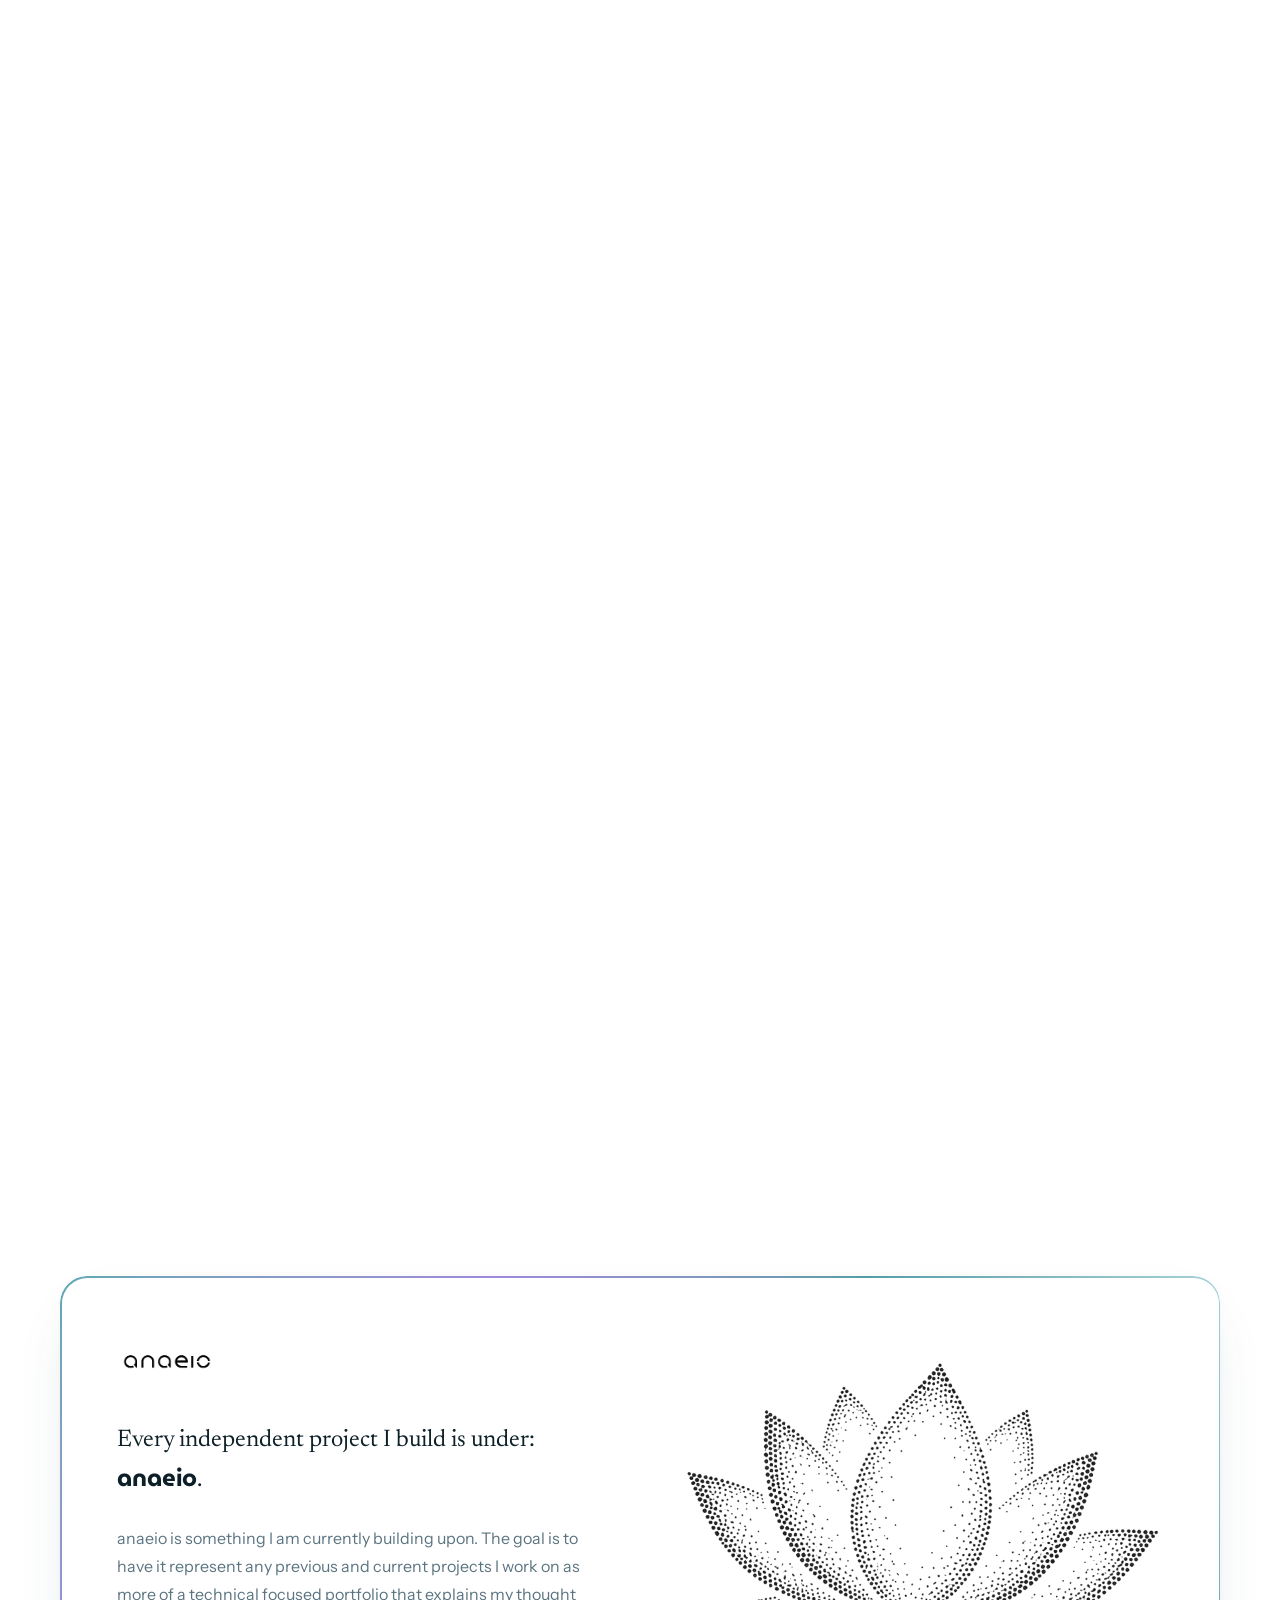
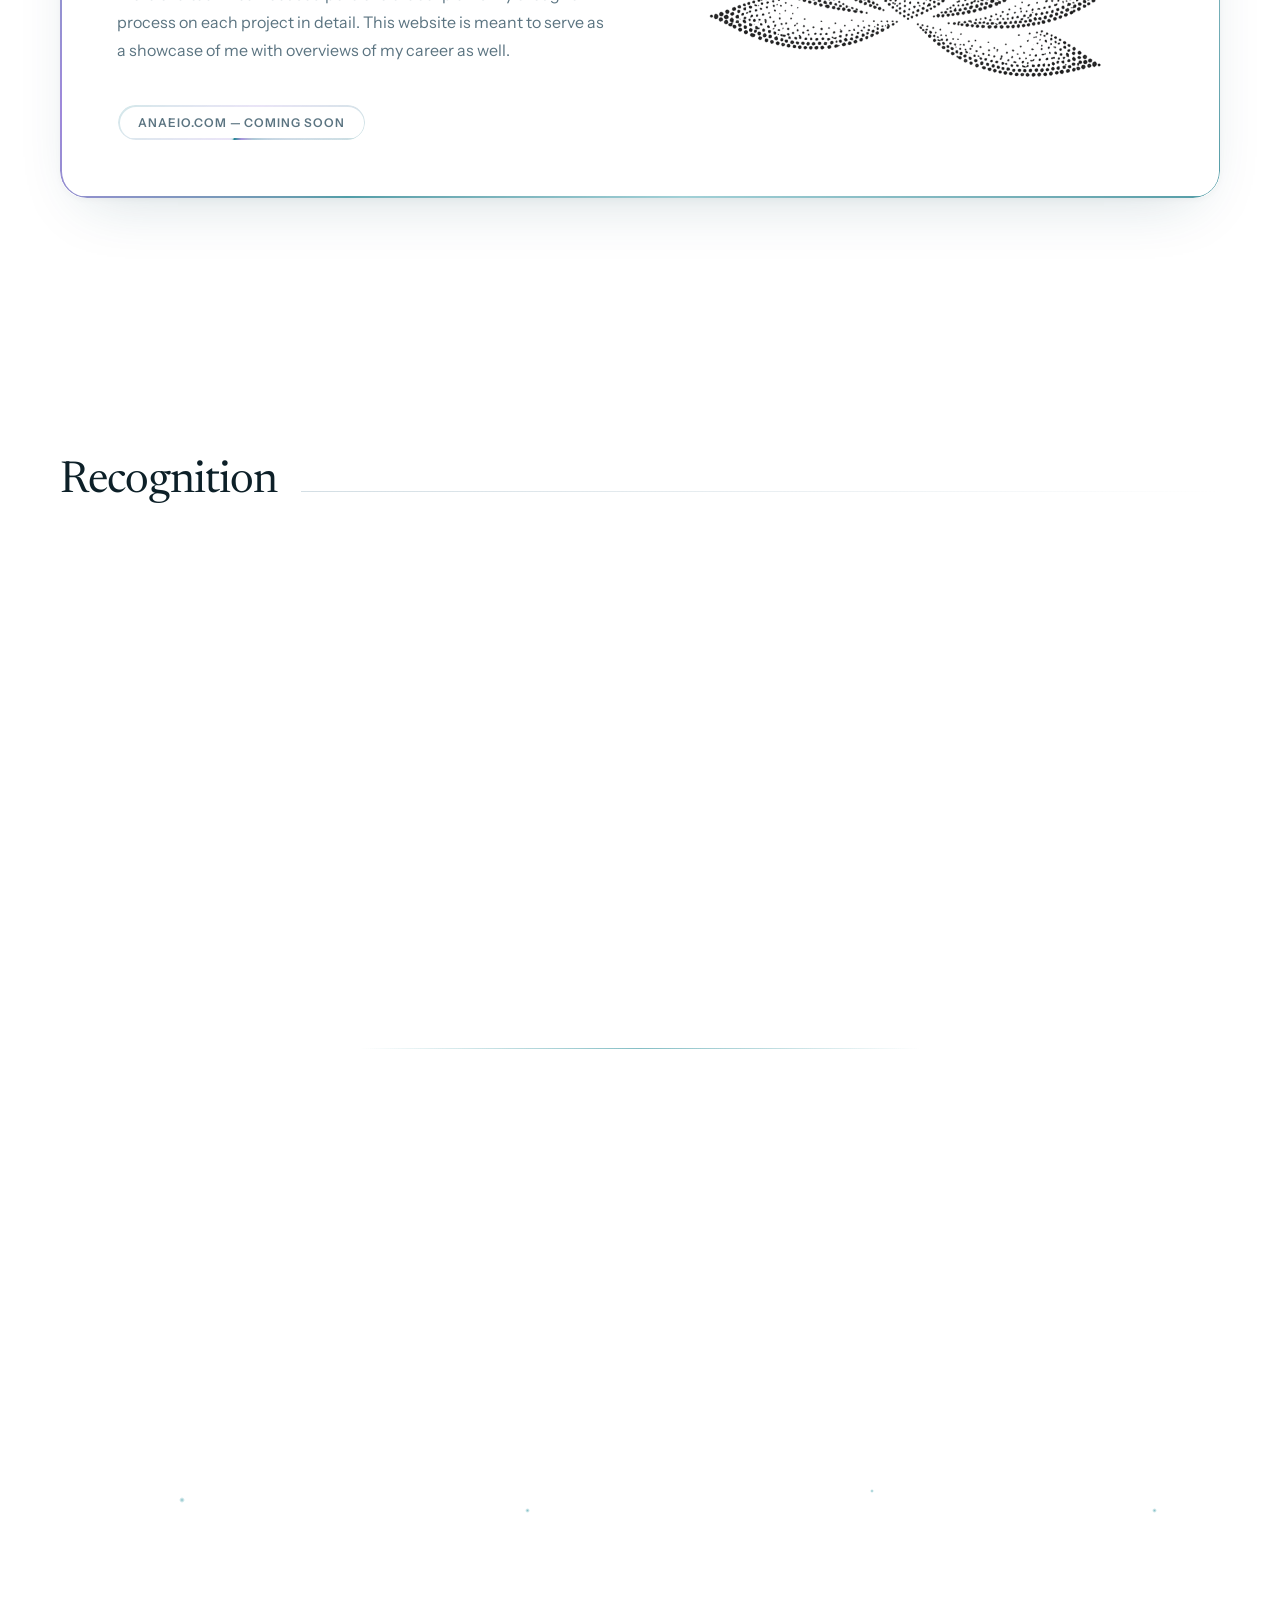
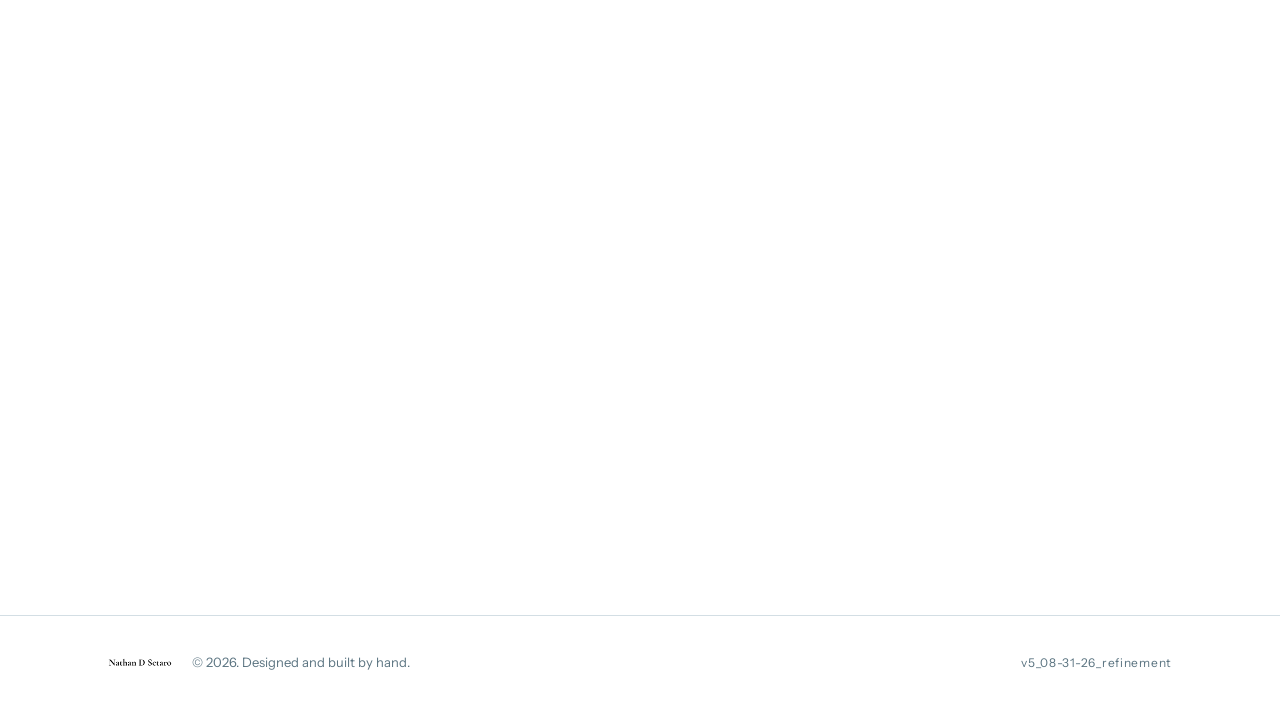
==== commit 0d0f4759: "Add expressive motion layer; update resume to Fall 2026 version Motion (motion.css / motion.js, off " ====
--- a/site/index.html
+++ b/site/index.html
@@ -139,6 +139,7 @@
   }
 </style>
 <link rel="stylesheet" href="fluid.css">
+<link rel="stylesheet" href="motion.css">
 <script src="lotus-mark-dots.js"></script>
   <script>try{if(sessionStorage.getItem("nds-theme")==="dark")document.documentElement.classList.add("dark");}catch(e){}</script>
 </head>
@@ -264,7 +265,7 @@
       </div>
       <div style="padding: 8px clamp(20px, 3.6vw, 44px) 20px; border-radius: 26px; background: var(--glass); backdrop-filter: var(--glass-blur); -webkit-backdrop-filter: var(--glass-blur); border: 1px solid var(--glass-brd); box-shadow: var(--glass-shadow);">
         <div data-reveal class="exp-row" style="display: grid; grid-template-columns: 150px 1fr 2fr; gap: 24px; padding: 36px 0; border-bottom: 1px solid var(--line); align-items: start;">
-          <p style="font-size: 13px; color: var(--muted); letter-spacing: 0.04em;">Summer 2025</p>
+          <p style="font-size: 13px; color: var(--muted); letter-spacing: 0.04em;">Summer 2026</p>
           <div>
             <h3 style="font-size: 17px; font-weight: 600; margin-bottom: 4px;">National Grid</h3>
             <p style="font-size: 14px; color: var(--accent); margin-bottom: 8px;">Clean Energy Technology Academy Intern</p>
@@ -273,7 +274,7 @@
           <p style="font-size: 15px; color: var(--muted); line-height: 1.7;">Rotated through electric and gas sectors — substations, field operations, and the infrastructure that keeps a region powered. Utility-scale systems, up close.</p>
         </div>
         <div data-reveal class="exp-row" style="display: grid; grid-template-columns: 150px 1fr 2fr; gap: 24px; padding: 36px 0; border-bottom: 1px solid var(--line); align-items: start;">
-          <p style="font-size: 13px; color: var(--muted); letter-spacing: 0.04em;">2024</p>
+          <p style="font-size: 13px; color: var(--muted); letter-spacing: 0.04em;">September 2025 – June 2026</p>
           <div>
             <h3 style="font-size: 17px; font-weight: 600; margin-bottom: 4px;">Machado Consulting</h3>
             <p style="font-size: 14px; color: var(--accent); margin-bottom: 8px;">Reactive Support Intern</p>
@@ -282,7 +283,7 @@
           <p style="font-size: 15px; color: var(--muted); line-height: 1.7;">Deployed and configured client machines, diagnosed live technical issues, and worked directly with customers — where fixing the problem is only half the job.</p>
         </div>
         <div data-reveal class="exp-row" style="display: grid; grid-template-columns: 150px 1fr 2fr; gap: 24px; padding: 36px 0; border-bottom: 1px solid var(--line); align-items: start;">
-          <p style="font-size: 13px; color: var(--muted); letter-spacing: 0.04em;">Summer 2024</p>
+          <p style="font-size: 13px; color: var(--muted); letter-spacing: 0.04em;">Summer 2025</p>
           <div>
             <h3 style="font-size: 17px; font-weight: 600; margin-bottom: 4px;">Mass. Life Sciences Center × WPI</h3>
             <p style="font-size: 14px; color: var(--accent); margin-bottom: 8px;">MedHigh Summer Researcher</p>
@@ -291,7 +292,7 @@
           <p style="font-size: 15px; color: var(--muted); line-height: 1.7;">Researched design gaps in medical devices for developing countries, then prototyped answers in Onshape — including a glucose-detecting pacifier concept.</p>
         </div>
         <div data-reveal class="exp-row" style="display: grid; grid-template-columns: 150px 1fr 2fr; gap: 24px; padding: 36px 0; align-items: start;">
-          <p style="font-size: 13px; color: var(--muted); letter-spacing: 0.04em;">2022 – 2026</p>
+          <p style="font-size: 13px; color: var(--muted); letter-spacing: 0.04em;">Winter 2023 – Spring 2026</p>
           <div>
             <h3 style="font-size: 17px; font-weight: 600; margin-bottom: 4px;">Worcester Technical High School</h3>
             <p style="font-size: 14px; color: var(--accent); margin-bottom: 8px;">Student IT Support Specialist</p>
@@ -447,6 +448,7 @@
 
 <script src="vendor/lenis.min.js"></script>
 <script src="fluid.js"></script>
+<script src="motion.js" defer></script>
 <script>
 (function () {
   var root = document.documentElement;
@@ -829,28 +831,58 @@
     }
     function wave(i) { return 0.5 + 0.5 * Math.sin((g.tt[i] * 4.2 - secs * 0.46) * 6.28318); }
     var L = g.link, q, i, j, a, wv, col;
+
+    /* dot positions for this frame: the pointer pushes nearby dots away and lights them,
+       clicks send a ring-shaped ripple outward (state comes from motion.js) */
+    if (!g.X) { g.X = new Float32Array(g.n); g.Y = new Float32Array(g.n); g.B = new Float32Array(g.n); }
+    var X = g.X, Y = g.Y, B = g.B, FX = window.lotusFX;
+    var R = Math.max(120, S * 0.17), nowMs = performance.now();
+    var useP = FX && FX.s > 0.01, rips = FX && FX.ripples && FX.ripples.length ? FX.ripples : null;
+    for (i = 0; i < g.n; i++) {
+      var x0 = cx + g.px[i] * S, y0 = cy + g.py[i] * S, ox = 0, oy = 0, bb = 0, dx, dy, d, f;
+      if (useP) {
+        dx = x0 - FX.x; dy = y0 - FX.y; d = Math.sqrt(dx * dx + dy * dy);
+        if (d < R) {
+          f = 1 - d / R; f *= f;
+          var push = f * R * 0.3 * FX.s / (d || 1);
+          ox += dx * push; oy += dy * push; bb += f * FX.s;
+        }
+      }
+      if (rips) {
+        for (var k = 0; k < rips.length; k++) {
+          var age = (nowMs - rips[k].t) / 1000;
+          if (age > 1.7) continue;
+          dx = x0 - rips[k].x; dy = y0 - rips[k].y; d = Math.sqrt(dx * dx + dy * dy) || 1;
+          var front = d - age * R * 4.2, wdt = R * 0.38;
+          var amp = Math.exp(-(front * front) / (2 * wdt * wdt)) * (1 - age / 1.7);
+          ox += dx / d * amp * R * 0.24; oy += dy / d * amp * R * 0.24; bb += amp;
+        }
+      }
+      X[i] = x0 + ox; Y[i] = y0 + oy; B[i] = bb > 1.4 ? 1.4 : bb;
+    }
+
     ctx.lineWidth = 0.7;
     for (q = 0; q < L.length; q += 2) {
       i = L[q]; j = L[q + 1];
       a = Math.min(lit(i), lit(j));
       if (a <= 0.02) continue;
       wv = wave(i); col = ramp(g.tt[i], light);
-      ctx.globalAlpha = (light ? 0.06 + 0.15 * wv : 0.05 + 0.16 * wv) * a;
+      ctx.globalAlpha = Math.min(1, (light ? 0.06 + 0.15 * wv : 0.05 + 0.16 * wv) * a * (1 + B[i] * 2.2));
       ctx.strokeStyle = 'rgb(' + (col[0] | 0) + ',' + (col[1] | 0) + ',' + (col[2] | 0) + ')';
       ctx.beginPath();
-      ctx.moveTo(cx + g.px[i] * S, cy + g.py[i] * S);
-      ctx.lineTo(cx + g.px[j] * S, cy + g.py[j] * S);
+      ctx.moveTo(X[i], Y[i]);
+      ctx.lineTo(X[j], Y[j]);
       ctx.stroke();
     }
     for (i = 0; i < g.n; i++) {
       a = lit(i);
       if (a <= 0.02) continue;
       wv = wave(i); col = ramp(g.tt[i], light);
-      var x = cx + g.px[i] * S, y = cy + g.py[i] * S, base = g.pr[i] * S;
+      var x = X[i], y = Y[i], base = g.pr[i] * S * (1 + B[i] * 0.7);
       ctx.fillStyle = 'rgb(' + (col[0] | 0) + ',' + (col[1] | 0) + ',' + (col[2] | 0) + ')';
-      ctx.globalAlpha = (light ? 0.012 + 0.024 * wv : 0.05 + 0.09 * wv) * a;
+      ctx.globalAlpha = Math.min(1, (light ? 0.012 + 0.024 * wv : 0.05 + 0.09 * wv) * a * (1 + B[i] * 3));
       ctx.beginPath(); ctx.arc(x, y, base * 5.2, 0, 6.28318); ctx.fill();
-      ctx.globalAlpha = (light ? 0.30 + 0.42 * wv : 0.45 + 0.55 * wv) * a;
+      ctx.globalAlpha = Math.min(1, (light ? 0.30 + 0.42 * wv : 0.45 + 0.55 * wv) * a * (1 + B[i] * 0.9));
       ctx.beginPath(); ctx.arc(x, y, base * (0.85 + 0.5 * wv), 0, 6.28318); ctx.fill();
     }
     ctx.globalAlpha = 1;
@@ -886,7 +918,7 @@
     var moving = el < 3400 && Math.abs(tp - prog) > 0.004;
     acc += dt;
     if (reduceMotion) { if (acc >= 500) { acc = 0; drawWeb(1, 0); } }
-    else if (moving || acc >= 28) { acc = 0; drawWeb(prog, el / 1000); }
+    else if (moving || acc >= 28 || (window.lotusFX && (lotusFX.s > 0.01 || lotusFX.ripples.length))) { acc = 0; drawWeb(prog, el / 1000); }
     var vh = window.innerHeight || 1;
     var away = Math.max(0, Math.min(1, y / (vh * 0.92)));
     cv.style.opacity = (1 - 0.72 * away * away).toFixed(3);
--- a/site/motion.css
+++ b/site/motion.css
@@ -0,0 +1,102 @@
+/* motion.css — the expressive layer (driven by motion.js).
+   Cursor, magnetic buttons, card spotlights and tilt, split-letter headings,
+   scroll progress, experience timeline, image wipes and cascades.
+   motion.js does nothing under prefers-reduced-motion, so none of this activates. */
+
+/* ---------- scroll progress ---------- */
+.scroll-progress { position: fixed; top: 0; left: 0; right: 0; height: 3px; z-index: 2500; pointer-events: none; }
+.scroll-progress span {
+  display: block; height: 100%; transform-origin: 0 50%; transform: scaleX(0);
+  background: linear-gradient(90deg, var(--accent), #6d4fd0 70%, var(--accent));
+  box-shadow: 0 0 12px color-mix(in srgb, var(--accent) 70%, transparent);
+  border-radius: 0 3px 3px 0;
+}
+
+/* ---------- cursor (mouse and trackpad only) ---------- */
+html.has-cursor, html.has-cursor * { cursor: none !important; }
+.cursor-dot, .cursor-ring { position: fixed; left: 0; top: 0; z-index: 9000; pointer-events: none; border-radius: 50%; opacity: 0; will-change: translate; }
+.cursor-dot {
+  width: 8px; height: 8px; margin: -4px 0 0 -4px; background: var(--accent);
+  box-shadow: 0 0 10px var(--accent), 0 0 22px color-mix(in srgb, var(--accent) 50%, transparent);
+  transition: opacity 0.3s ease, scale 0.3s var(--spring);
+}
+.cursor-ring {
+  width: 40px; height: 40px; margin: -20px 0 0 -20px;
+  border: 1.5px solid color-mix(in srgb, var(--accent) 55%, transparent);
+  transition: opacity 0.3s ease, width 0.45s var(--spring), height 0.45s var(--spring), margin 0.45s var(--spring),
+              background-color 0.3s ease, border-color 0.3s ease, scale 0.25s var(--spring);
+}
+html.cursor-on .cursor-dot, html.cursor-on .cursor-ring { opacity: 1; }
+.cursor-ring.is-hover {
+  width: 66px; height: 66px; margin: -33px 0 0 -33px;
+  background: color-mix(in srgb, var(--accent) 10%, transparent); border-color: var(--accent);
+}
+.cursor-ring.is-hover + .cursor-dot, .cursor-dot.is-hover { scale: 0.5; }
+.cursor-ring.is-down { scale: 0.82; }
+.cursor-dot.is-down { scale: 1.6; }
+
+/* ---------- magnetic controls: motion.js sets `translate`, which stacks with existing transforms ---------- */
+.magnetic { transition: transform 0.55s var(--spring), translate 0.5s var(--ease-out), opacity 0.3s ease, background-color 0.3s ease, color 0.25s ease, border-color 0.3s ease, box-shadow 0.4s ease !important; }
+
+/* ---------- card spotlight + glowing edge that follow the pointer ---------- */
+.spot-host > .spot {
+  position: absolute; inset: 0; border-radius: inherit; pointer-events: none; z-index: 0;
+  opacity: 0; transition: opacity 0.5s ease;
+  background: radial-gradient(560px circle at var(--sx, 50%) var(--sy, 50%), color-mix(in srgb, var(--accent) 9%, transparent), transparent 55%);
+}
+.spot-host > .spot::after {
+  content: ""; position: absolute; inset: -1px; border-radius: inherit; padding: 1.5px;
+  background: radial-gradient(300px circle at var(--sx, 50%) var(--sy, 50%), color-mix(in srgb, var(--accent) 90%, transparent), color-mix(in srgb, #6d4fd0 40%, transparent) 40%, transparent 65%);
+  mask: linear-gradient(#000 0 0) content-box, linear-gradient(#000 0 0);
+  -webkit-mask: linear-gradient(#000 0 0) content-box, linear-gradient(#000 0 0);
+  mask-composite: exclude; -webkit-mask-composite: xor;
+}
+.spot-host.spot-on > .spot { opacity: 1; }
+.spot-host > :not(.spot):not([aria-hidden="true"]):not(.tl) { position: relative; z-index: 1; }
+
+/* ---------- headings rise in letter by letter; their rule draws in ---------- */
+.split .sw { display: inline-block; overflow: hidden; vertical-align: top; padding: 0.14em 0.05em 0.08em; margin: -0.14em -0.05em -0.08em; }
+.split .sc {
+  display: inline-block; transform: translateY(108%) rotate(7deg); opacity: 0;
+  transition: transform 1s var(--ease-out) calc(var(--i) * 32ms + 80ms), opacity 0.6s ease calc(var(--i) * 32ms + 80ms);
+}
+.split.split-in .sc { transform: none; opacity: 1; }
+.rule-draw { transform: scaleX(0); transform-origin: 0 50%; transition: transform 1.6s var(--ease-out) 0.3s; }
+.rule-draw.split-in { transform: scaleX(1); }
+
+/* ---------- experience timeline ---------- */
+.tl { position: absolute; top: 46px; bottom: 46px; width: 2px; margin-left: -1px; border-radius: 2px; background: var(--line); pointer-events: none; z-index: 1; }
+.tl-fill {
+  position: absolute; inset: 0; border-radius: inherit; transform-origin: 50% 0; transform: scaleY(0);
+  background: linear-gradient(180deg, var(--accent), #6d4fd0);
+  box-shadow: 0 0 12px color-mix(in srgb, var(--accent) 60%, transparent);
+}
+.tl-dot {
+  position: absolute; left: 50%; width: 11px; height: 11px; margin: -5.5px 0 0 -5.5px; border-radius: 50%;
+  background: var(--bg); border: 2px solid var(--line);
+  transition: background-color 0.4s ease, border-color 0.4s ease, box-shadow 0.5s ease, scale 0.6s var(--spring);
+}
+.tl-dot.on {
+  background: var(--accent); border-color: var(--accent); scale: 1.2;
+  box-shadow: 0 0 0 5px color-mix(in srgb, var(--accent) 16%, transparent), 0 0 16px var(--accent);
+}
+
+@media (max-width: 600px) { .has-tl .exp-row { padding-left: 18px !important; } }
+
+/* ---------- images unveil with a wipe ---------- */
+.wipe { clip-path: inset(0 0 100% 0 round 6px); transition: clip-path 1.3s var(--ease-out) var(--wd, 0ms), scale 1.6s var(--ease-out) var(--wd, 0ms); scale: 1.06; }
+.wipe.wipe-in { clip-path: inset(0 0 0 0 round 6px); scale: 1; }
+[data-panel] .slot img { clip-path: inset(0 100% 0 0); transition: clip-path 1s var(--ease-out) 0.15s, transform 1.2s var(--ease-out); }
+.proj-row[aria-expanded="true"] + [data-panel] .slot img { clip-path: inset(0 0 0 0); }
+
+/* ---------- lists cascade in once their block has revealed ---------- */
+.cascade > * { opacity: 0; transform: translateY(16px); transition: opacity 0.7s ease calc(var(--k) * 70ms + 160ms), transform 0.9s var(--ease-out) calc(var(--k) * 70ms + 160ms); }
+.cascade.pop > * { transform: translateY(10px) scale(0.86); transition-timing-function: ease, var(--spring); }
+.in.cascade > *, .in .cascade > * { opacity: 1; transform: none; }
+
+/* ---------- copy confirmation ---------- */
+@keyframes copied-pulse { 0% { box-shadow: 0 0 0 0 color-mix(in srgb, var(--accent) 55%, transparent); } 100% { box-shadow: 0 0 0 14px transparent; } }
+.copied-pulse { animation: copied-pulse 0.7s ease-out; border-color: var(--accent) !important; color: var(--accent) !important; }
+
+/* ---------- marquee rows lean with scroll speed ---------- */
+#row-companies, #row-tools { will-change: transform; }
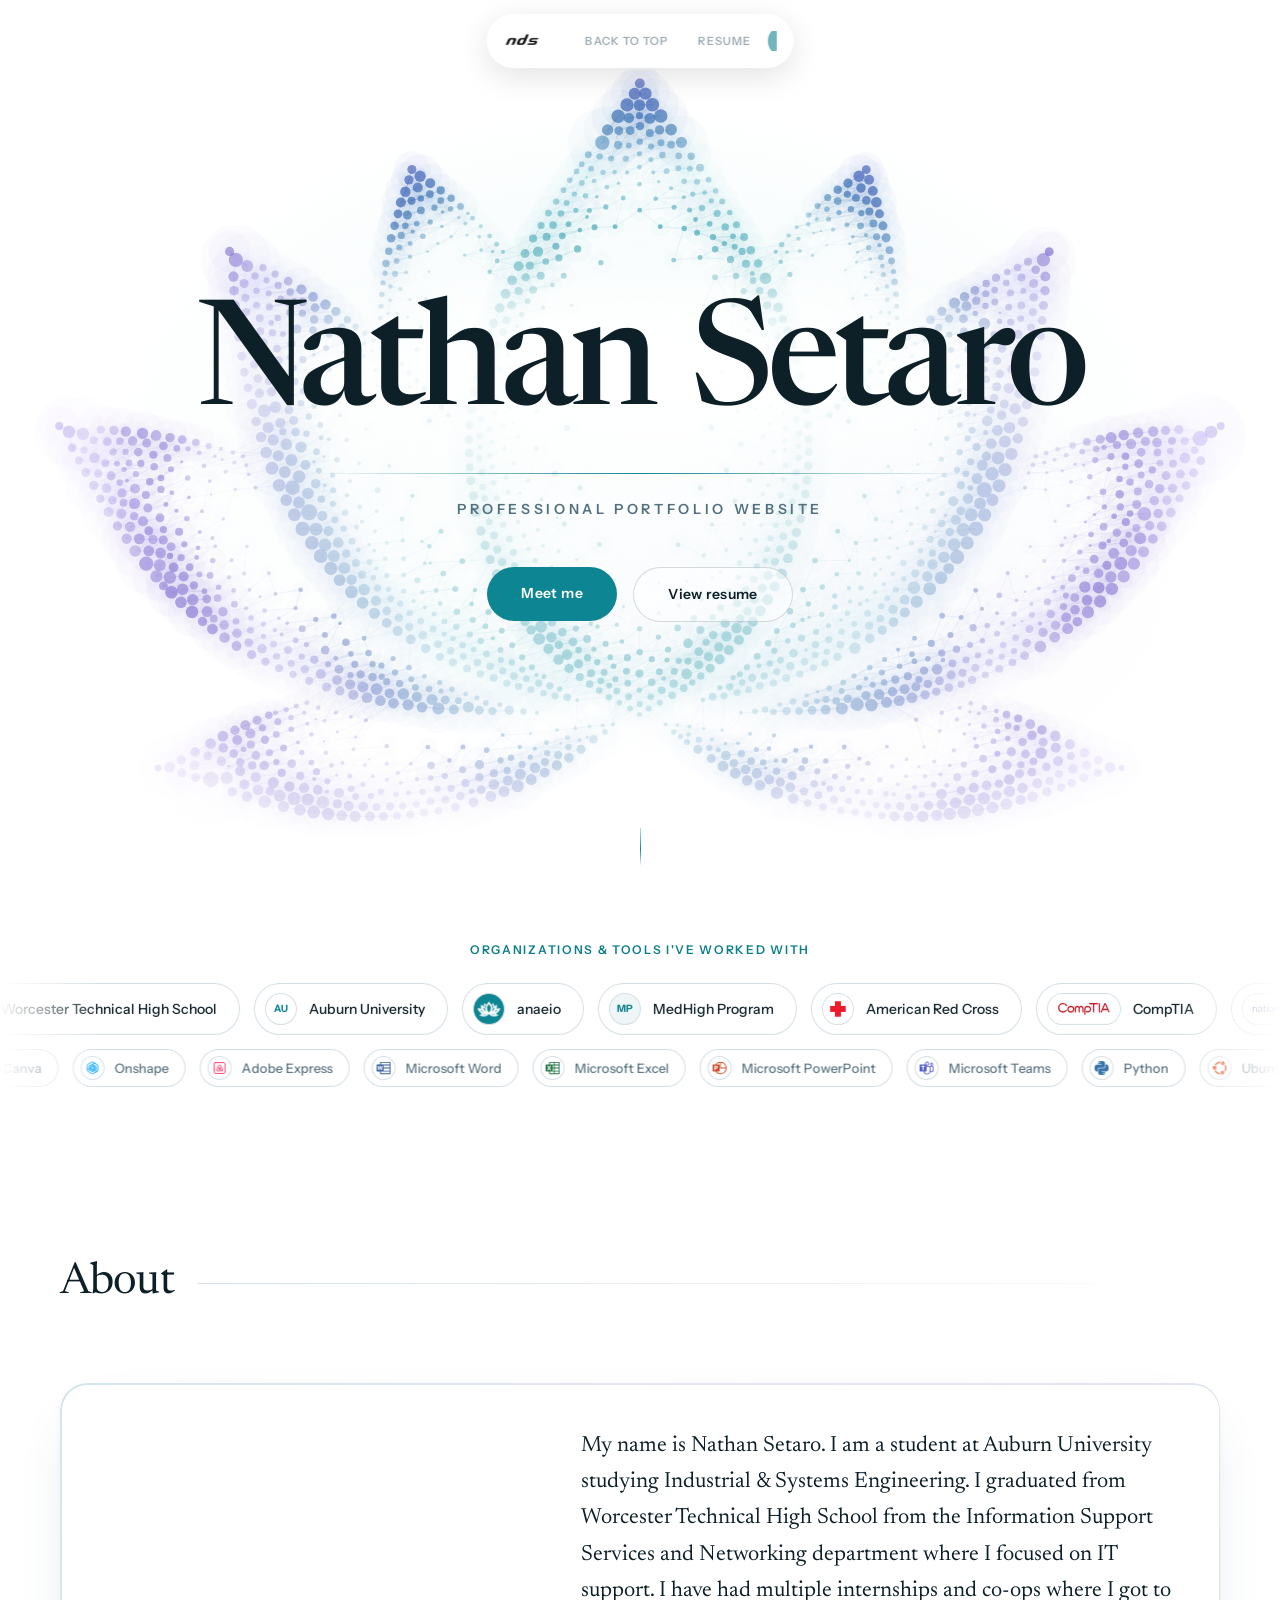
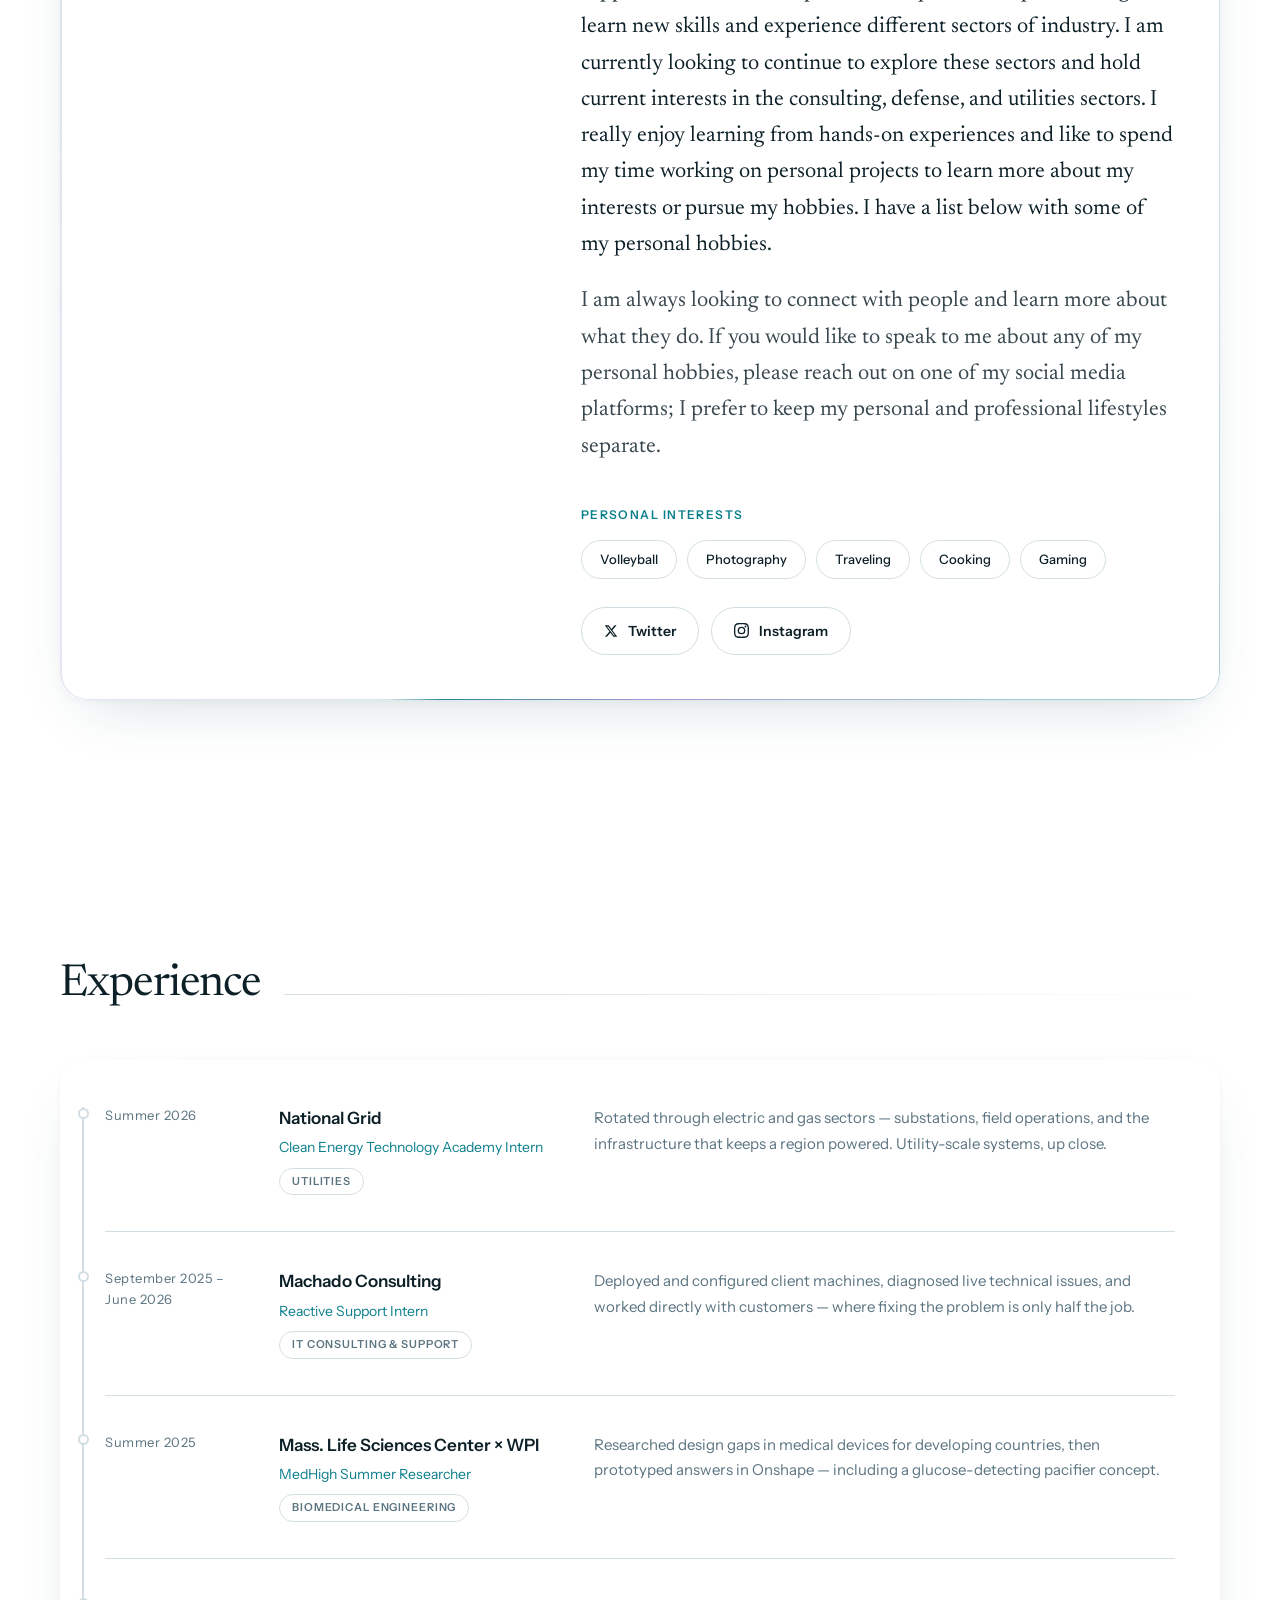
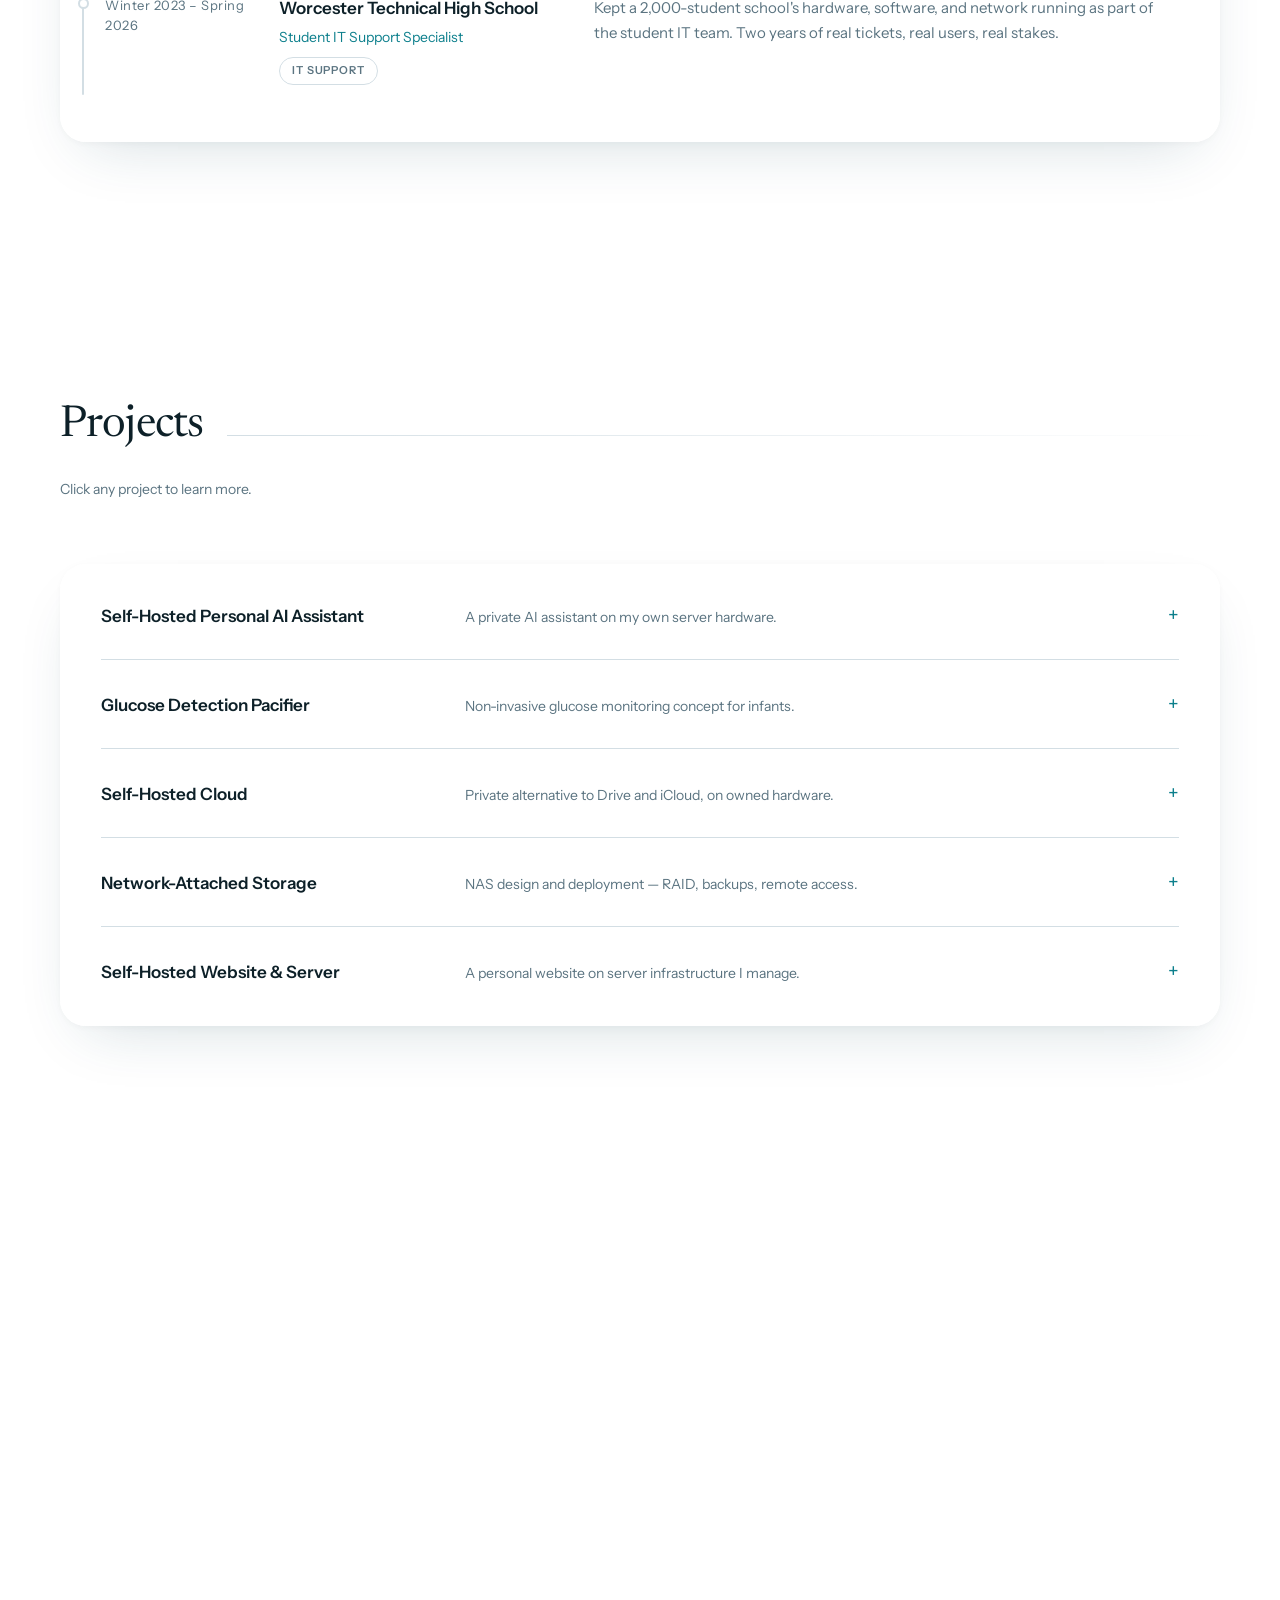
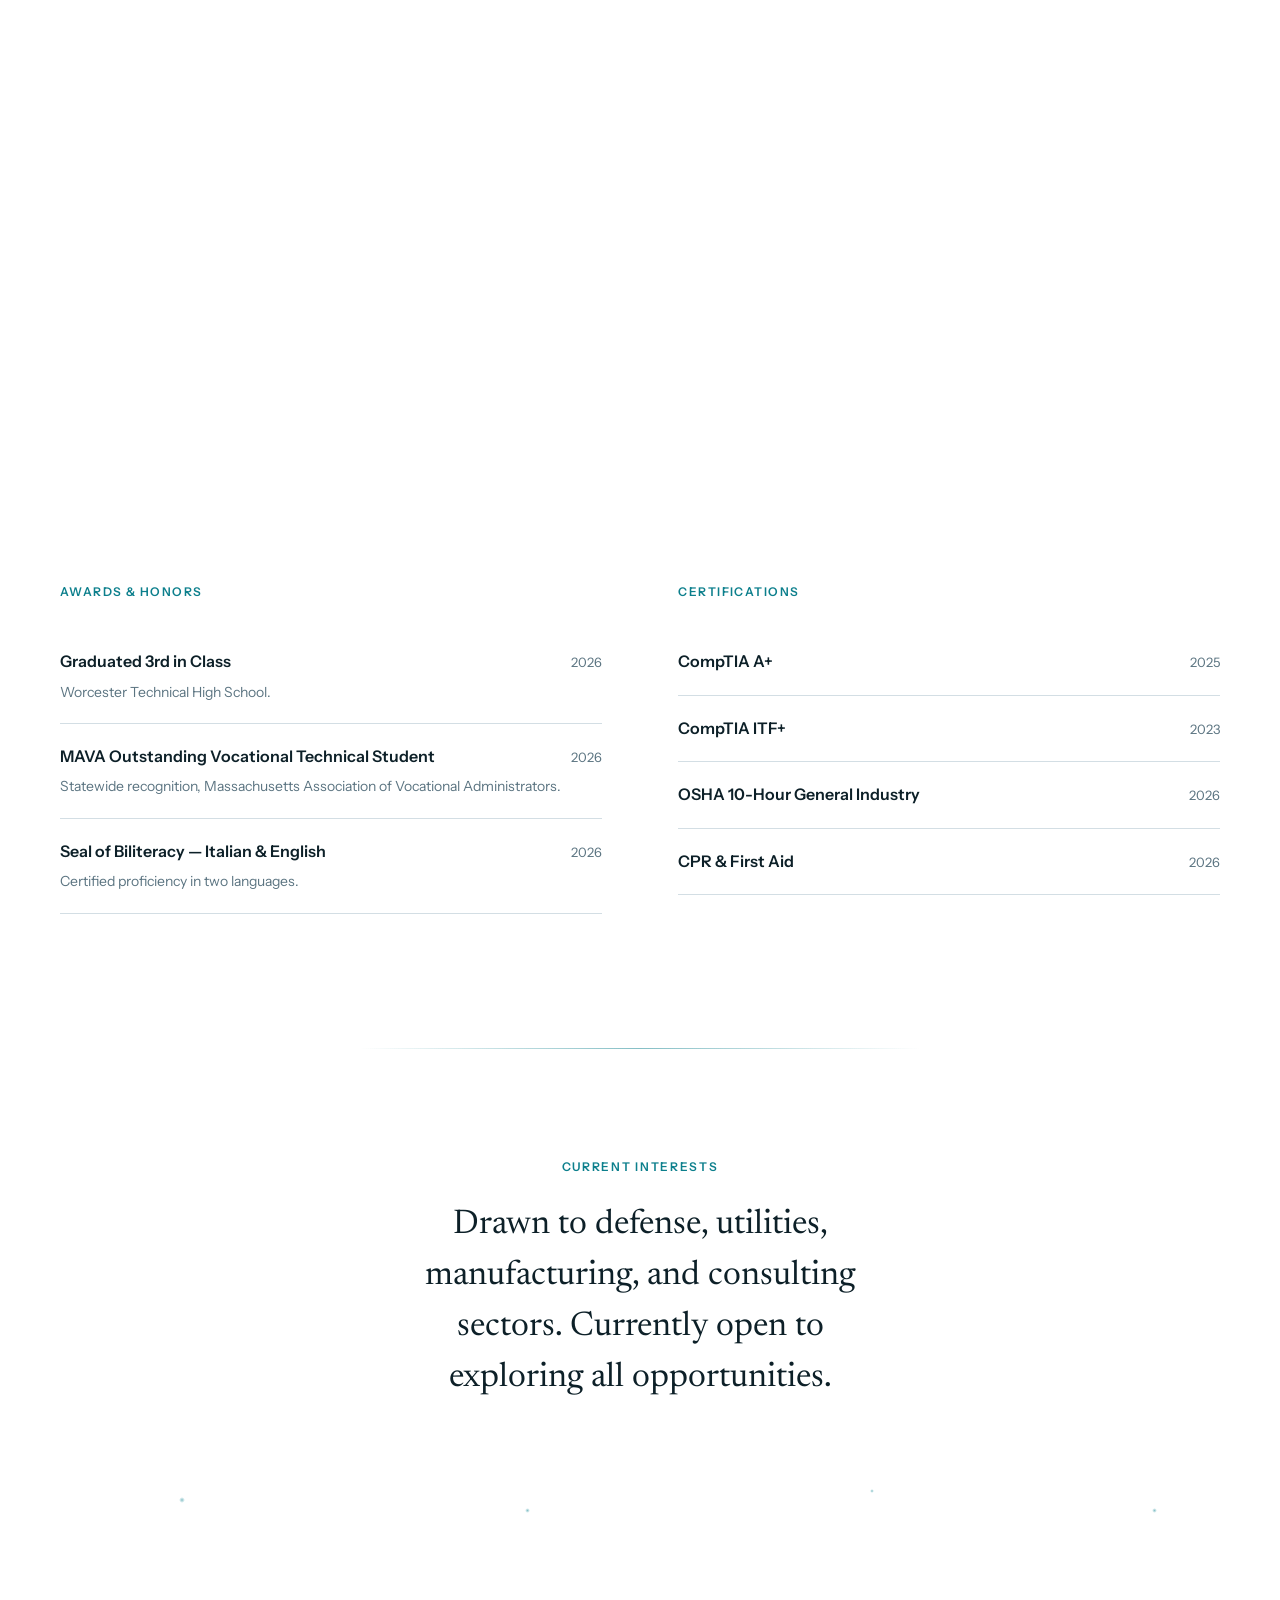
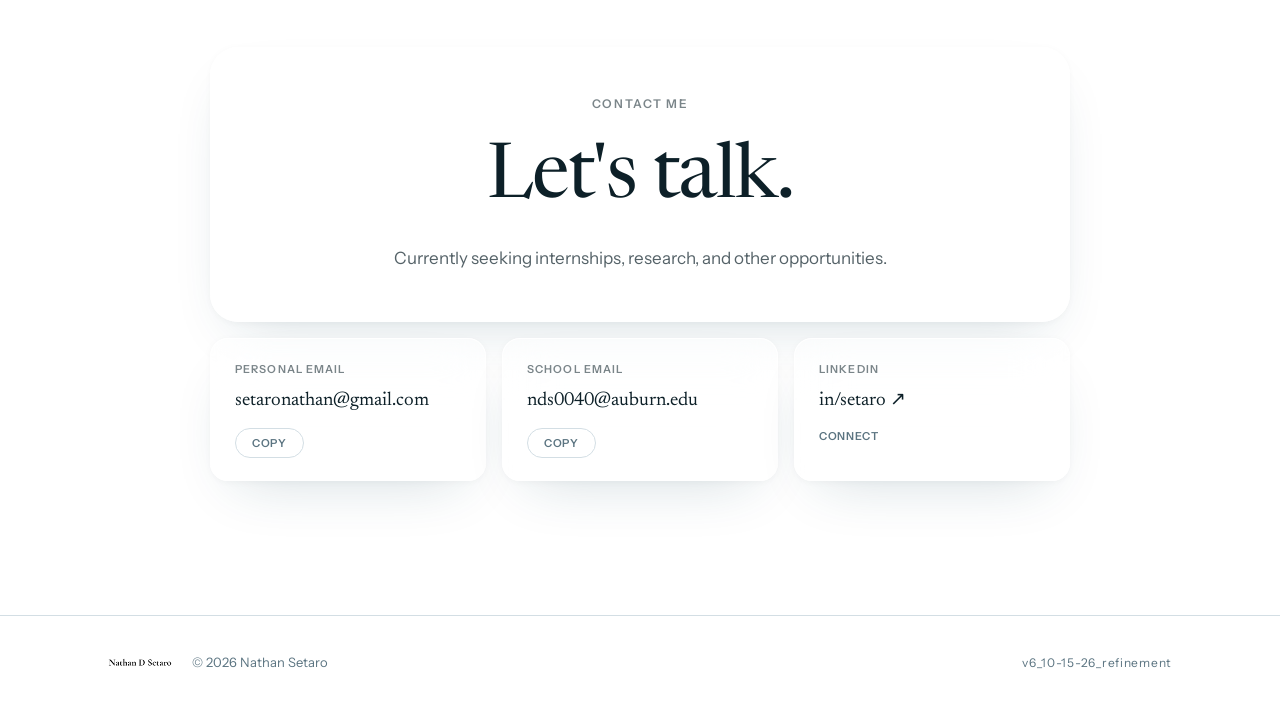
==== commit 78b21090: "Simpler cursor, softer glow, real logos, footer and lotus tweaks - Cursor: the normal arrow stays; t" ====
--- a/site/index.html
+++ b/site/index.html
@@ -117,6 +117,13 @@
   .slot img { position: absolute; inset: 0; width: 100%; height: 100%; object-fit: cover; object-position: 50% 28%; }
   .slot span { font-size: 10px; font-weight: 600; letter-spacing: 0.08em; text-transform: uppercase; color: var(--muted); opacity: 0.7; padding: 8px; text-align: center; }
   .chip-mark { position: absolute; inset: 0; width: 100%; height: 100%; object-fit: cover; }
+  [data-mark].filled { background: #ffffff; transition: background-color 0.4s ease; }
+  [data-mark].filled .chip-mark { object-fit: contain; padding: 6px; }
+  [data-wide] [data-mark].filled .chip-mark { padding: 3px 9px; }
+  [data-mark="logo-anaeio"].filled { background: transparent; }
+  [data-mark="logo-anaeio"].filled .chip-mark { object-fit: cover; padding: 0; }
+  html.dark [data-mark].filled:not([data-mark="logo-anaeio"]) { background: #eef5f6; }
+  html.dark .tool-mark { background: color-mix(in srgb, var(--c) 58%, #ffffff) !important; }
 
   @media (max-width: 900px) {
     nav { padding: 14px 66px 14px 20px !important; }
@@ -439,9 +446,9 @@
     <div style="max-width: 1160px; margin: 0 auto; padding: 36px clamp(20px, 4vw, 48px); display: flex; justify-content: space-between; align-items: center; gap: 24px; flex-wrap: wrap;">
       <div style="display: flex; align-items: center; gap: 20px;">
         <img src="assets/nathan-wordmark-transparent.png" alt="Nathan D Setaro" loading="lazy" class="logo-img" style="height: 20px; width: auto;">
-        <p style="font-size: 13px; color: var(--muted);">© 2026. Designed and built by hand.</p>
-      </div>
-      <p style="font-size: 12px; color: var(--muted); letter-spacing: 0.06em;">v5_08-31-26_refinement</p>
+        <p style="font-size: 13px; color: var(--muted);">© 2026 Nathan Setaro</p>
+      </div>
+      <p style="font-size: 12px; color: var(--muted); letter-spacing: 0.06em;">v6_10-15-26_refinement</p>
     </div>
   </footer>
 </div>
@@ -604,17 +611,17 @@
     ['Microsoft PowerPoint', '#D24726'], ['Microsoft Teams', '#5059C9']
   ].map(function (t) {
     var key = t[0].toLowerCase().replace(/[^a-z0-9]+/g, '-');
-    var marks = ['python', 'ubuntu', 'docker', 'tailscale', 'cloudflare', 'nextcloud'];
     var words = t[0].split(' ');
     return {
-      name: t[0], color: t[1], key: key, hasLogo: marks.indexOf(key) > -1,
+      name: t[0], color: t[1], key: key, hasLogo: true,
       initials: words.length > 1 ? words.map(function (w) { return w[0]; }).join('').slice(0, 2) : t[0].slice(0, 2)
     };
   });
   var CHIP = 'display: flex; align-items: center; gap: 12px; white-space: nowrap; border: 1px solid var(--line); border-radius: 100px; padding: 9px 22px 9px 10px; background: var(--surface); font-size: 14px; font-weight: 500;';
   var DISC = 'position: relative; width: 32px; height: 32px; flex-shrink: 0; border-radius: 50%; overflow: hidden; display: flex; align-items: center; justify-content: center; border: 1px solid var(--line);';
   function companyChip(c) {
-    return '<span style="' + CHIP + '"><span style="' + DISC + ' background: ' + c.disc + ';">' +
+    var wide = c.slot === 'logo-nationalgrid' || c.slot === 'logo-comptia';   /* wordmark logos need a wider badge */
+    return '<span style="' + CHIP + '"><span style="' + DISC + ' background: ' + c.disc + ';' + (wide ? ' width: 74px; border-radius: 100px;' : '') + '"' + (wide ? ' data-wide="1"' : '') + '>' +
       '<span style="position: absolute; inset: 0; display: flex; align-items: center; justify-content: center; font-size: 10px; font-weight: 700; color: var(--accent);">' + c.initials + '</span>' +
       '<span data-mark="' + c.slot + '" style="position: absolute; inset: 0;"></span>' +
       '</span>' + c.name + '</span>';
@@ -623,7 +630,7 @@
   var TDISC = 'position: relative; width: 24px; height: 24px; flex-shrink: 0; border-radius: 50%; overflow: hidden; display: flex; align-items: center; justify-content: center; background: var(--bg); border: 1px solid var(--line);';
   function toolChip(t) {
     var inner = t.hasLogo
-      ? '<span style="width: 13px; height: 13px; background: ' + t.color + '; -webkit-mask-image: url(' + SITE_BASE + 'logos/' + t.key + '.svg); -webkit-mask-size: contain; -webkit-mask-repeat: no-repeat; -webkit-mask-position: center; mask-image: url(' + SITE_BASE + 'logos/' + t.key + '.svg); mask-size: contain; mask-repeat: no-repeat; mask-position: center;"></span>'
+      ? '<span class="tool-mark" style="--c: ' + t.color + '; width: 14px; height: 14px; background: var(--c); -webkit-mask-image: url(' + SITE_BASE + 'logos/' + t.key + '.svg); -webkit-mask-size: contain; -webkit-mask-repeat: no-repeat; -webkit-mask-position: center; mask-image: url(' + SITE_BASE + 'logos/' + t.key + '.svg); mask-size: contain; mask-repeat: no-repeat; mask-position: center;"></span>'
       : '<span style="position: absolute; inset: 0; display: flex; align-items: center; justify-content: center; font-size: 9px; font-weight: 700; color: ' + t.color + ';">' + t.initials + '</span>' +
         '<span data-mark="' + t.key + '" style="position: absolute; inset: 0;"></span>';
     return '<span style="' + TCHIP + '"><span style="' + TDISC + '">' + inner + '</span>' + t.name + '</span>';
@@ -836,15 +843,15 @@
        clicks send a ring-shaped ripple outward (state comes from motion.js) */
     if (!g.X) { g.X = new Float32Array(g.n); g.Y = new Float32Array(g.n); g.B = new Float32Array(g.n); }
     var X = g.X, Y = g.Y, B = g.B, FX = window.lotusFX;
-    var R = Math.max(120, S * 0.17), nowMs = performance.now();
+    var R = Math.max(120, S * 0.17), RP = Math.max(70, S * 0.105), nowMs = performance.now();
     var useP = FX && FX.s > 0.01, rips = FX && FX.ripples && FX.ripples.length ? FX.ripples : null;
     for (i = 0; i < g.n; i++) {
       var x0 = cx + g.px[i] * S, y0 = cy + g.py[i] * S, ox = 0, oy = 0, bb = 0, dx, dy, d, f;
       if (useP) {
         dx = x0 - FX.x; dy = y0 - FX.y; d = Math.sqrt(dx * dx + dy * dy);
-        if (d < R) {
-          f = 1 - d / R; f *= f;
-          var push = f * R * 0.3 * FX.s / (d || 1);
+        if (d < RP) {
+          f = 1 - d / RP; f *= f;
+          var push = f * RP * 0.34 * FX.s / (d || 1);
           ox += dx * push; oy += dy * push; bb += f * FX.s;
         }
       }
--- a/site/motion.css
+++ b/site/motion.css
@@ -4,36 +4,38 @@
    motion.js does nothing under prefers-reduced-motion, so none of this activates. */
 
 /* ---------- scroll progress ---------- */
-.scroll-progress { position: fixed; top: 0; left: 0; right: 0; height: 3px; z-index: 2500; pointer-events: none; }
+.scroll-progress { position: fixed; top: 0; left: 0; right: 0; height: 2px; z-index: 2500; pointer-events: none; }
 .scroll-progress span {
   display: block; height: 100%; transform-origin: 0 50%; transform: scaleX(0);
   background: linear-gradient(90deg, var(--accent), #6d4fd0 70%, var(--accent));
-  box-shadow: 0 0 12px color-mix(in srgb, var(--accent) 70%, transparent);
-  border-radius: 0 3px 3px 0;
+  box-shadow: 0 0 8px color-mix(in srgb, var(--accent) 35%, transparent);
+  border-radius: 0 2px 2px 0;
 }
 
-/* ---------- cursor (mouse and trackpad only) ---------- */
-html.has-cursor, html.has-cursor * { cursor: none !important; }
-.cursor-dot, .cursor-ring { position: fixed; left: 0; top: 0; z-index: 9000; pointer-events: none; border-radius: 50%; opacity: 0; will-change: translate; }
-.cursor-dot {
-  width: 8px; height: 8px; margin: -4px 0 0 -4px; background: var(--accent);
-  box-shadow: 0 0 10px var(--accent), 0 0 22px color-mix(in srgb, var(--accent) 50%, transparent);
-  transition: opacity 0.3s ease, scale 0.3s var(--spring);
+/* ---------- cursor halo (mouse and trackpad only): the normal cursor stays; a thin
+   ring and soft glow trail it and open up over anything clickable ---------- */
+.cursor-ring { position: fixed; left: 0; top: 0; z-index: 9000; pointer-events: none; opacity: 0; will-change: translate; }
+.cursor-ring::before, .cursor-ring::after { content: ""; position: absolute; border-radius: 50%; left: 50%; top: 50%; }
+.cursor-ring::before {           /* the ring */
+  width: 30px; height: 30px; margin: -15px 0 0 -15px;
+  border: 1px solid color-mix(in srgb, var(--accent) 38%, transparent);
+  box-shadow: 0 0 14px color-mix(in srgb, var(--accent) 14%, transparent);
+  transition: scale 0.6s cubic-bezier(0.22, 1, 0.36, 1), border-color 0.45s ease, background-color 0.45s ease, transform 0.25s cubic-bezier(0.22, 1, 0.36, 1);
 }
-.cursor-ring {
-  width: 40px; height: 40px; margin: -20px 0 0 -20px;
-  border: 1.5px solid color-mix(in srgb, var(--accent) 55%, transparent);
-  transition: opacity 0.3s ease, width 0.45s var(--spring), height 0.45s var(--spring), margin 0.45s var(--spring),
-              background-color 0.3s ease, border-color 0.3s ease, scale 0.25s var(--spring);
+.cursor-ring::after {            /* the soft glow around it */
+  width: 120px; height: 120px; margin: -60px 0 0 -60px;
+  background: radial-gradient(closest-side, color-mix(in srgb, var(--accent) 9%, transparent), transparent);
+  transition: scale 0.7s cubic-bezier(0.22, 1, 0.36, 1), opacity 0.5s ease;
+  opacity: 0.8;
 }
-html.cursor-on .cursor-dot, html.cursor-on .cursor-ring { opacity: 1; }
-.cursor-ring.is-hover {
-  width: 66px; height: 66px; margin: -33px 0 0 -33px;
-  background: color-mix(in srgb, var(--accent) 10%, transparent); border-color: var(--accent);
+html.cursor-on .cursor-ring { opacity: 1; transition: opacity 0.4s ease; }
+.cursor-ring.is-hover::before {
+  scale: 1.65;
+  border-color: color-mix(in srgb, var(--accent) 60%, transparent);
+  background-color: color-mix(in srgb, var(--accent) 4%, transparent);
 }
-.cursor-ring.is-hover + .cursor-dot, .cursor-dot.is-hover { scale: 0.5; }
-.cursor-ring.is-down { scale: 0.82; }
-.cursor-dot.is-down { scale: 1.6; }
+.cursor-ring.is-hover::after { scale: 1.25; opacity: 1; }
+.cursor-ring.is-down::before { transform: scale(0.82); }
 
 /* ---------- magnetic controls: motion.js sets `translate`, which stacks with existing transforms ---------- */
 .magnetic { transition: transform 0.55s var(--spring), translate 0.5s var(--ease-out), opacity 0.3s ease, background-color 0.3s ease, color 0.25s ease, border-color 0.3s ease, box-shadow 0.4s ease !important; }
@@ -42,11 +44,11 @@
 .spot-host > .spot {
   position: absolute; inset: 0; border-radius: inherit; pointer-events: none; z-index: 0;
   opacity: 0; transition: opacity 0.5s ease;
-  background: radial-gradient(560px circle at var(--sx, 50%) var(--sy, 50%), color-mix(in srgb, var(--accent) 9%, transparent), transparent 55%);
+  background: radial-gradient(560px circle at var(--sx, 50%) var(--sy, 50%), color-mix(in srgb, var(--accent) 5%, transparent), transparent 55%);
 }
 .spot-host > .spot::after {
-  content: ""; position: absolute; inset: -1px; border-radius: inherit; padding: 1.5px;
-  background: radial-gradient(300px circle at var(--sx, 50%) var(--sy, 50%), color-mix(in srgb, var(--accent) 90%, transparent), color-mix(in srgb, #6d4fd0 40%, transparent) 40%, transparent 65%);
+  content: ""; position: absolute; inset: -1px; border-radius: inherit; padding: 1px;
+  background: radial-gradient(300px circle at var(--sx, 50%) var(--sy, 50%), color-mix(in srgb, var(--accent) 50%, transparent), color-mix(in srgb, #6d4fd0 20%, transparent) 40%, transparent 65%);
   mask: linear-gradient(#000 0 0) content-box, linear-gradient(#000 0 0);
   -webkit-mask: linear-gradient(#000 0 0) content-box, linear-gradient(#000 0 0);
   mask-composite: exclude; -webkit-mask-composite: xor;
@@ -69,7 +71,7 @@
 .tl-fill {
   position: absolute; inset: 0; border-radius: inherit; transform-origin: 50% 0; transform: scaleY(0);
   background: linear-gradient(180deg, var(--accent), #6d4fd0);
-  box-shadow: 0 0 12px color-mix(in srgb, var(--accent) 60%, transparent);
+  box-shadow: 0 0 8px color-mix(in srgb, var(--accent) 28%, transparent);
 }
 .tl-dot {
   position: absolute; left: 50%; width: 11px; height: 11px; margin: -5.5px 0 0 -5.5px; border-radius: 50%;
@@ -77,8 +79,8 @@
   transition: background-color 0.4s ease, border-color 0.4s ease, box-shadow 0.5s ease, scale 0.6s var(--spring);
 }
 .tl-dot.on {
-  background: var(--accent); border-color: var(--accent); scale: 1.2;
-  box-shadow: 0 0 0 5px color-mix(in srgb, var(--accent) 16%, transparent), 0 0 16px var(--accent);
+  background: var(--accent); border-color: var(--accent); scale: 1.1;
+  box-shadow: 0 0 0 4px color-mix(in srgb, var(--accent) 10%, transparent), 0 0 10px color-mix(in srgb, var(--accent) 45%, transparent);
 }
 
 @media (max-width: 600px) { .has-tl .exp-row { padding-left: 18px !important; } }
@@ -95,7 +97,7 @@
 .in.cascade > *, .in .cascade > * { opacity: 1; transform: none; }
 
 /* ---------- copy confirmation ---------- */
-@keyframes copied-pulse { 0% { box-shadow: 0 0 0 0 color-mix(in srgb, var(--accent) 55%, transparent); } 100% { box-shadow: 0 0 0 14px transparent; } }
+@keyframes copied-pulse { 0% { box-shadow: 0 0 0 0 color-mix(in srgb, var(--accent) 35%, transparent); } 100% { box-shadow: 0 0 0 14px transparent; } }
 .copied-pulse { animation: copied-pulse 0.7s ease-out; border-color: var(--accent) !important; color: var(--accent) !important; }
 
 /* ---------- marquee rows lean with scroll speed ---------- */
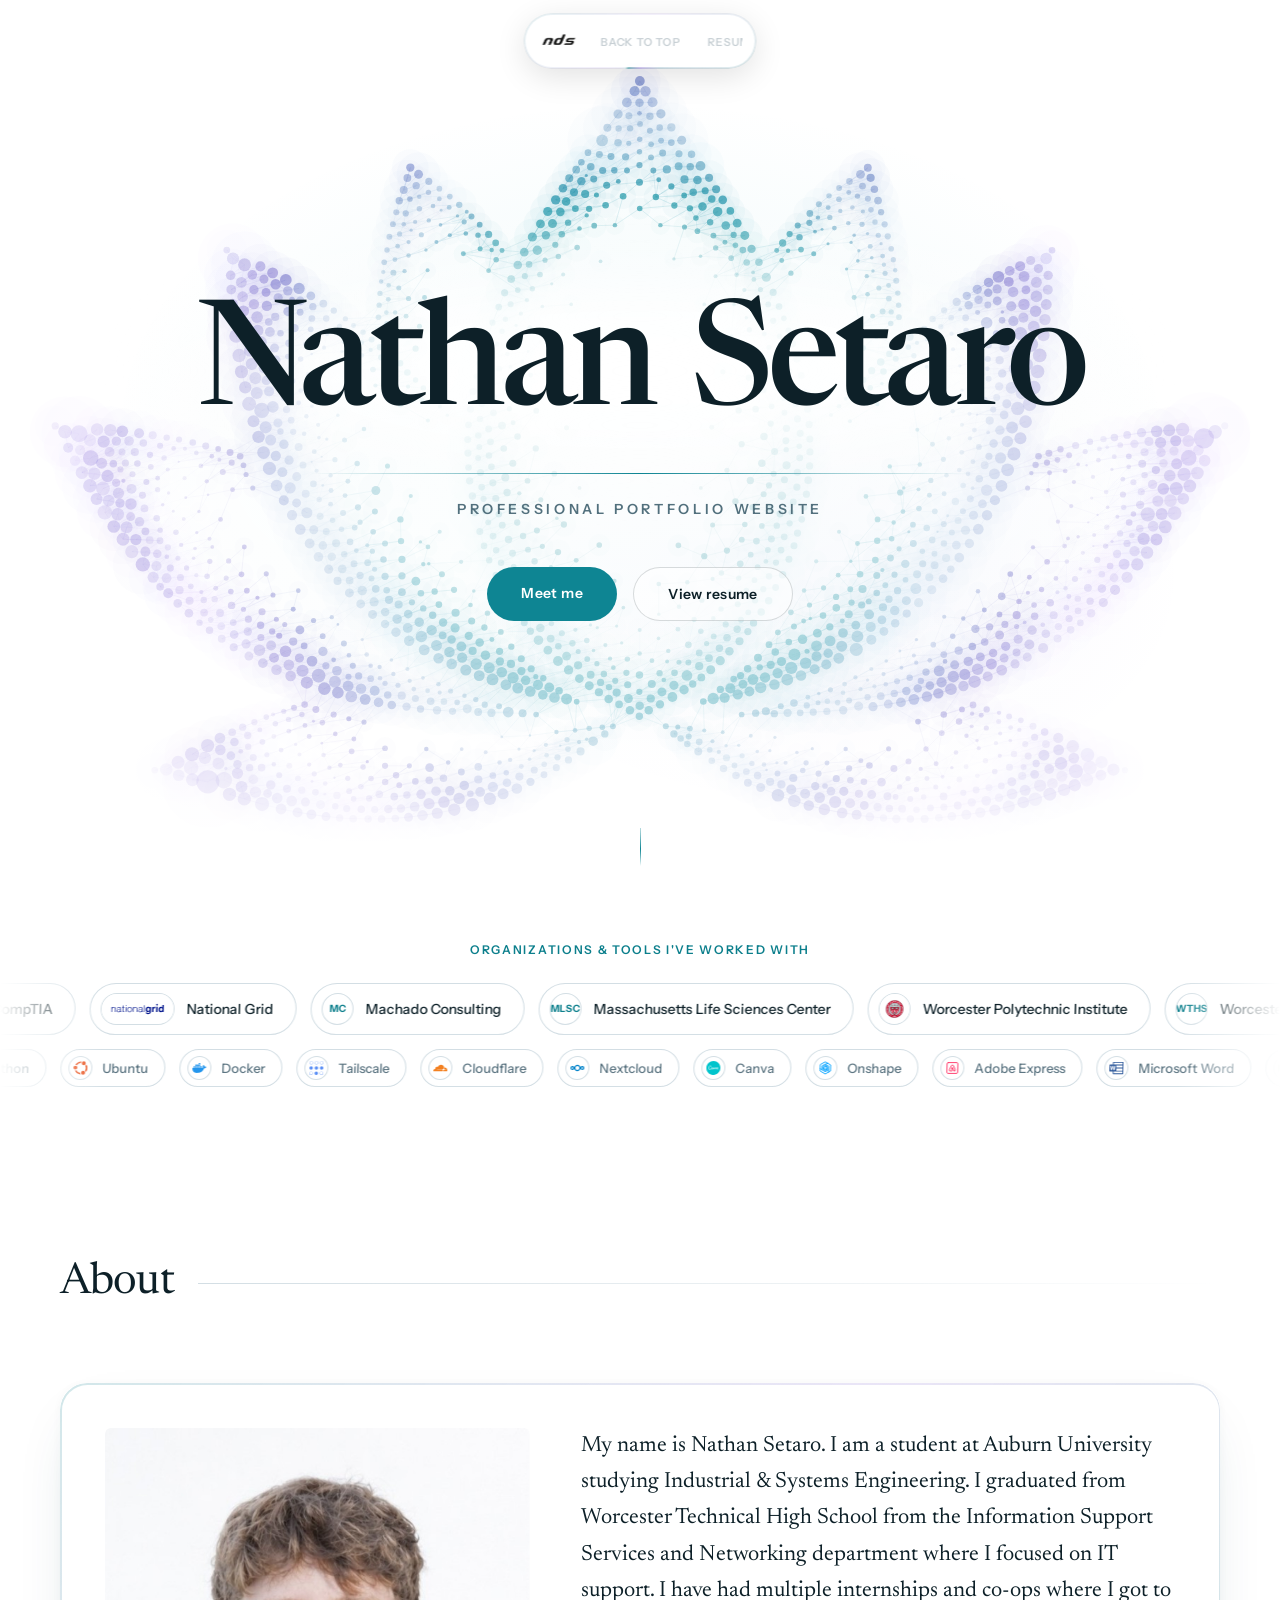
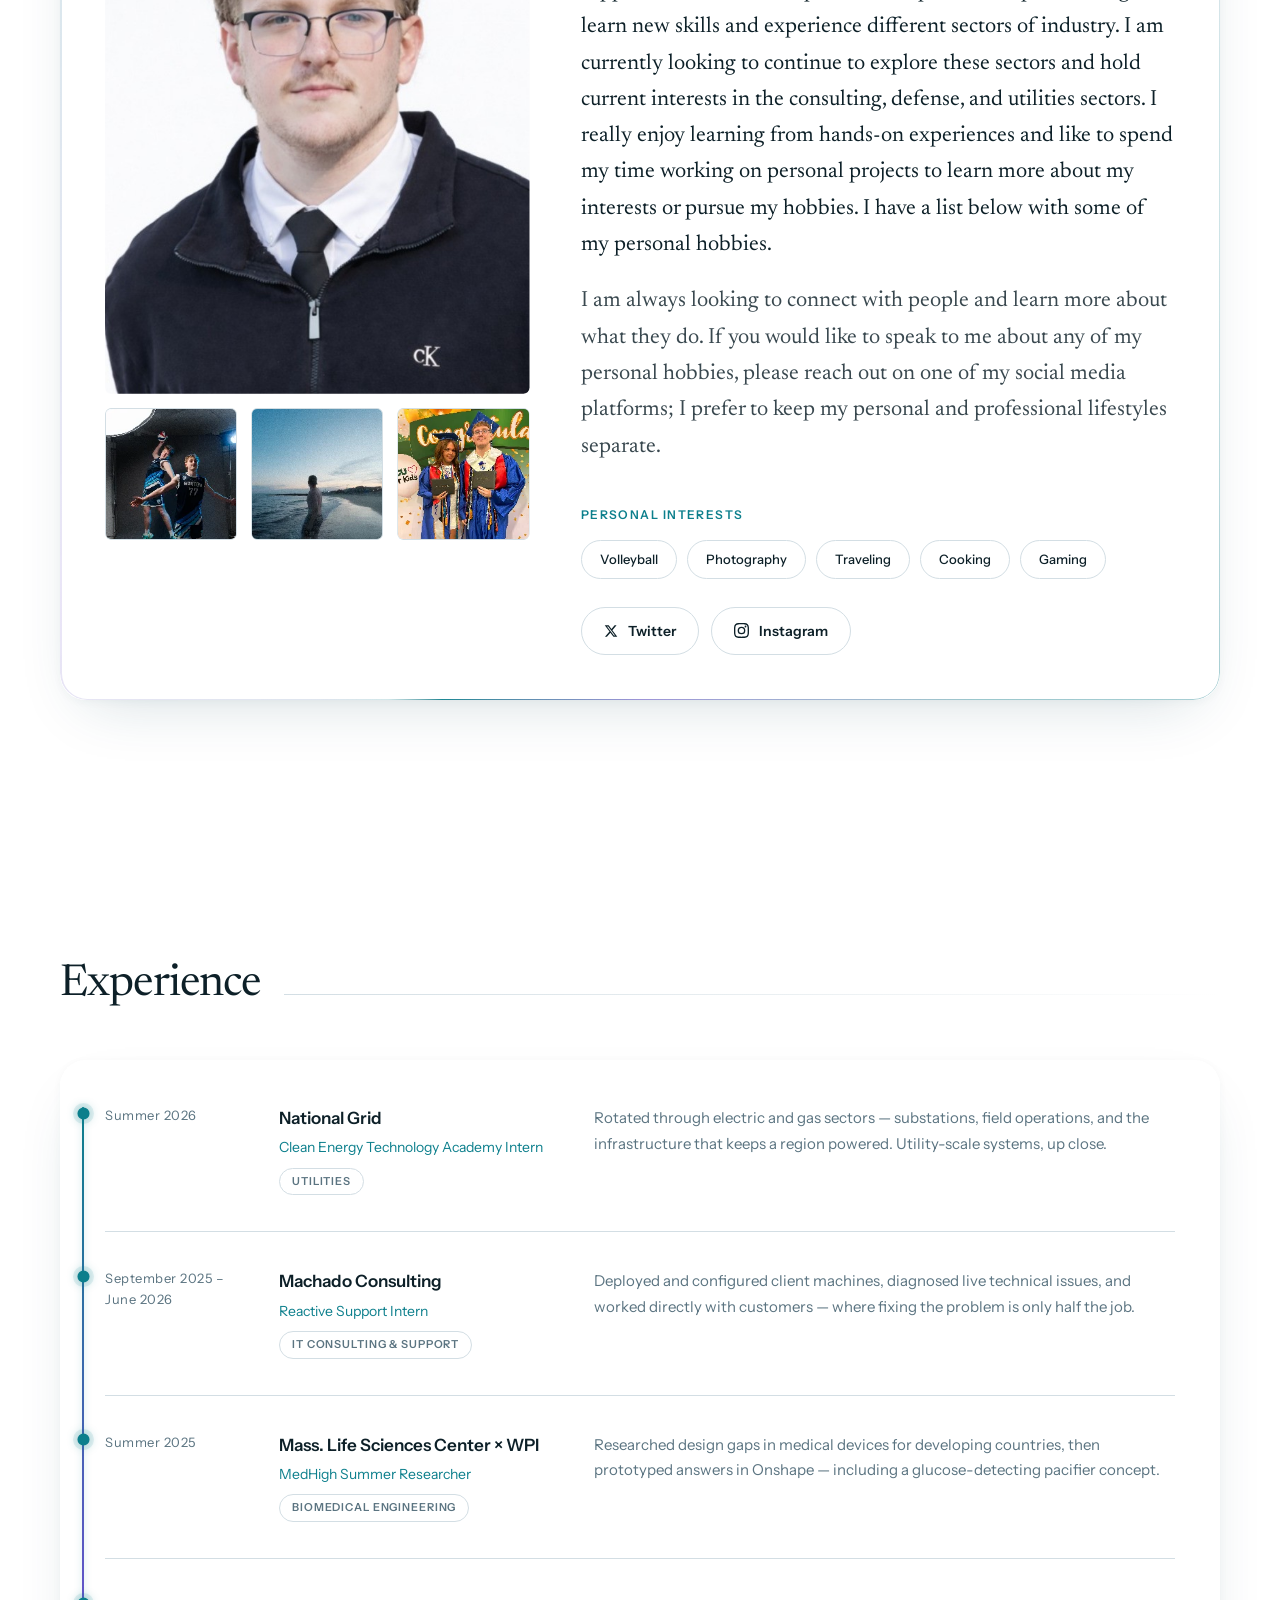
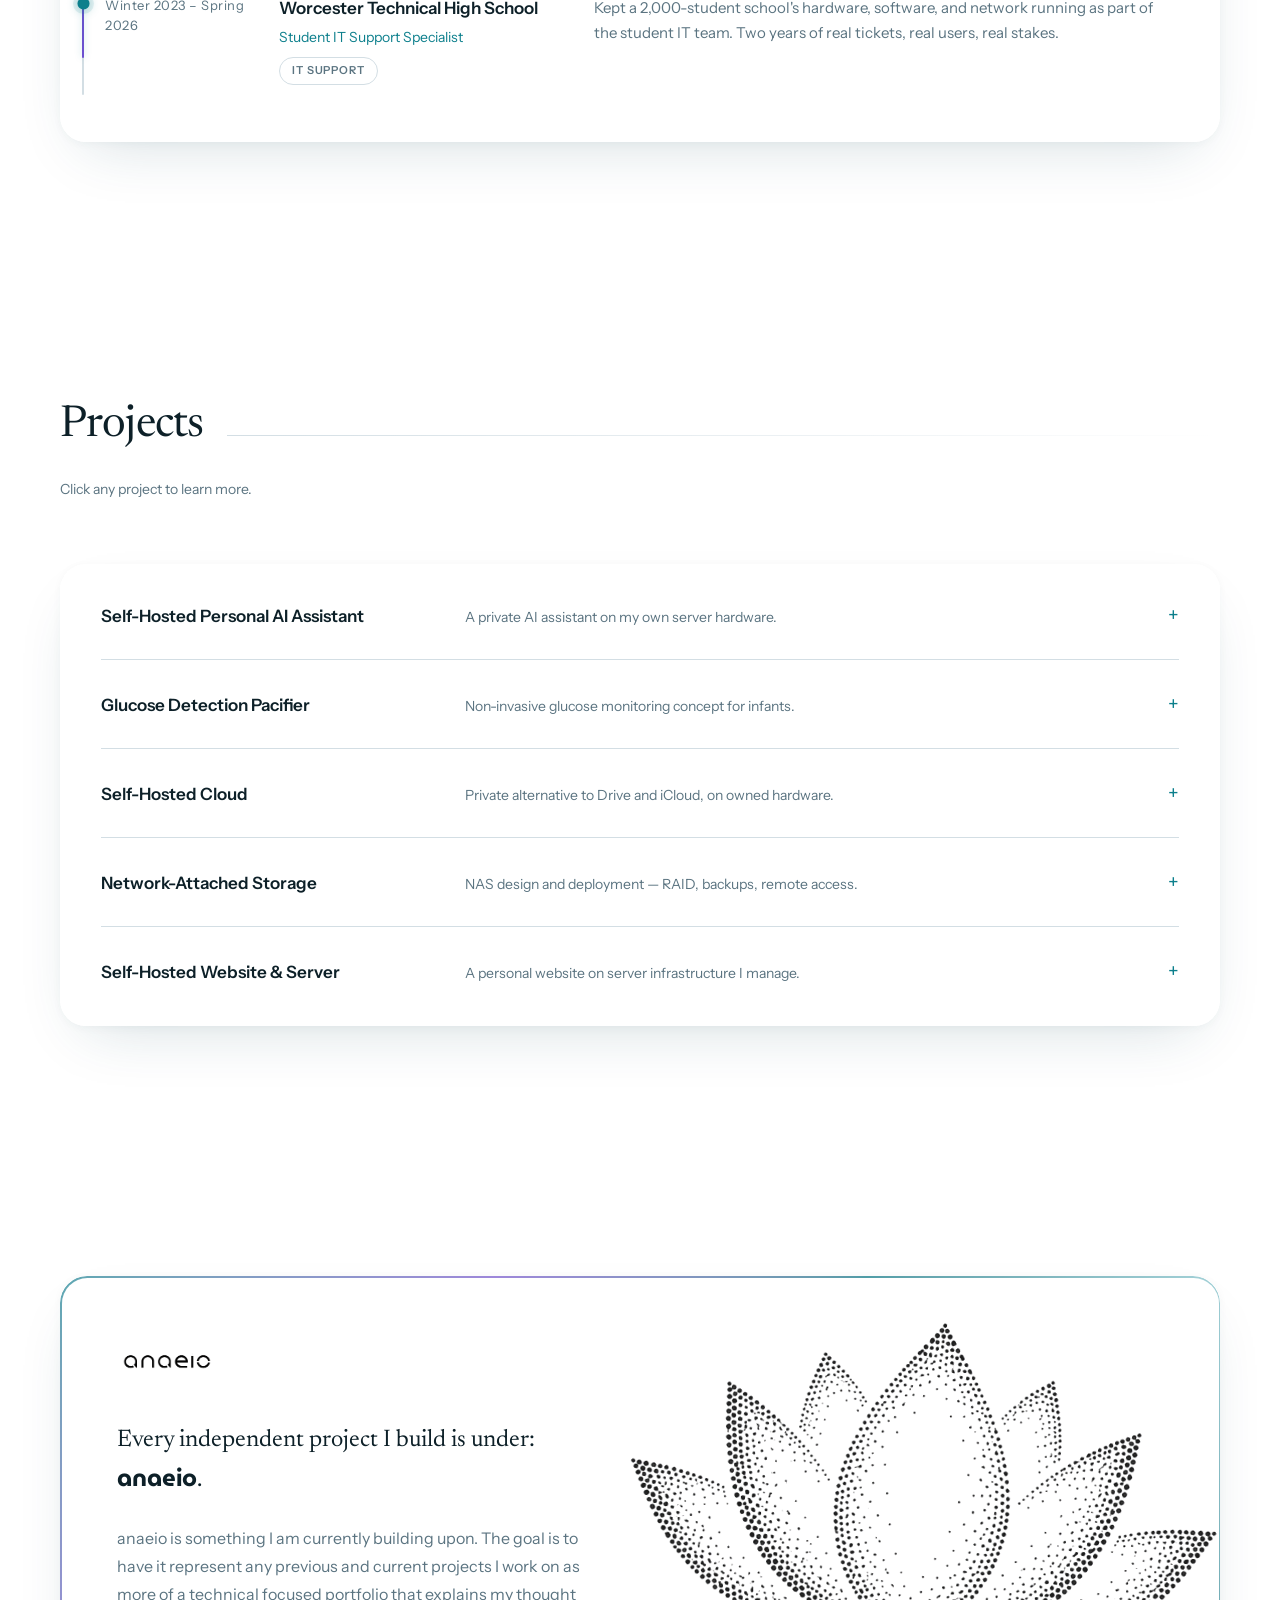
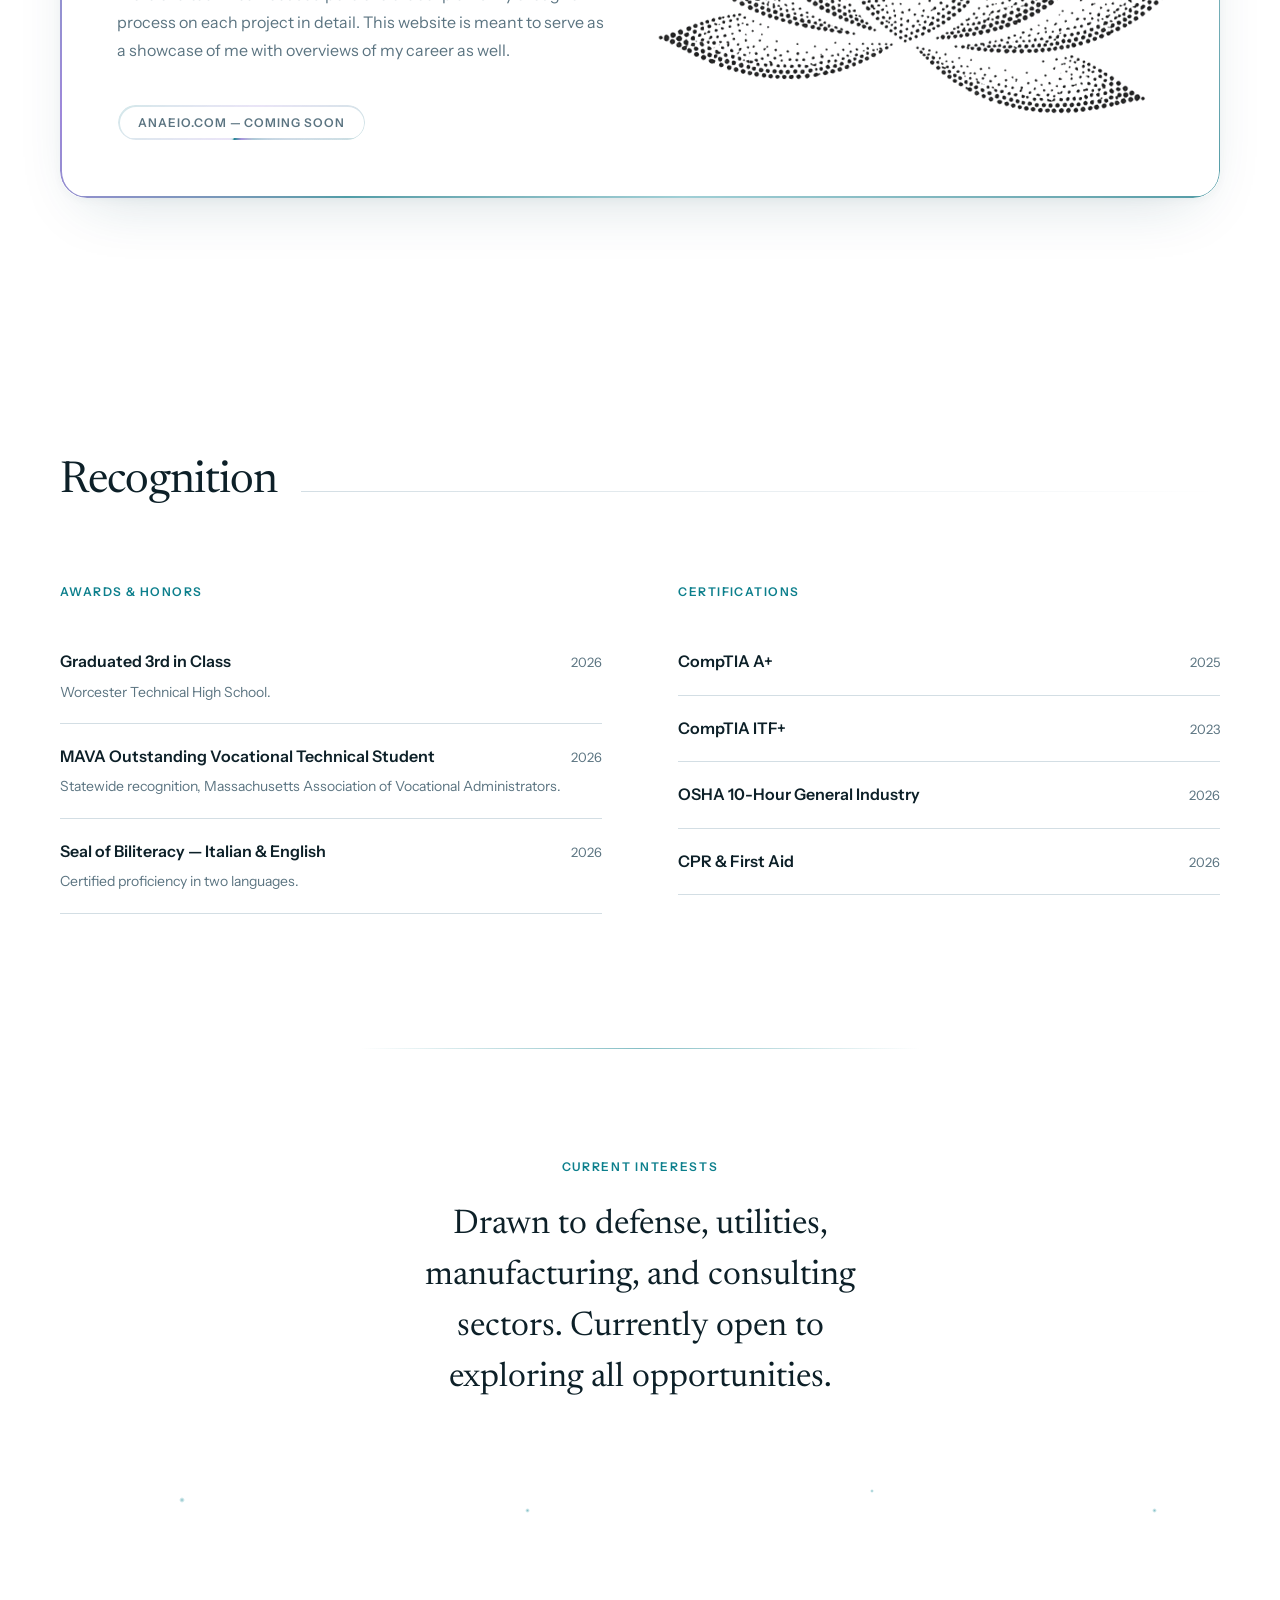
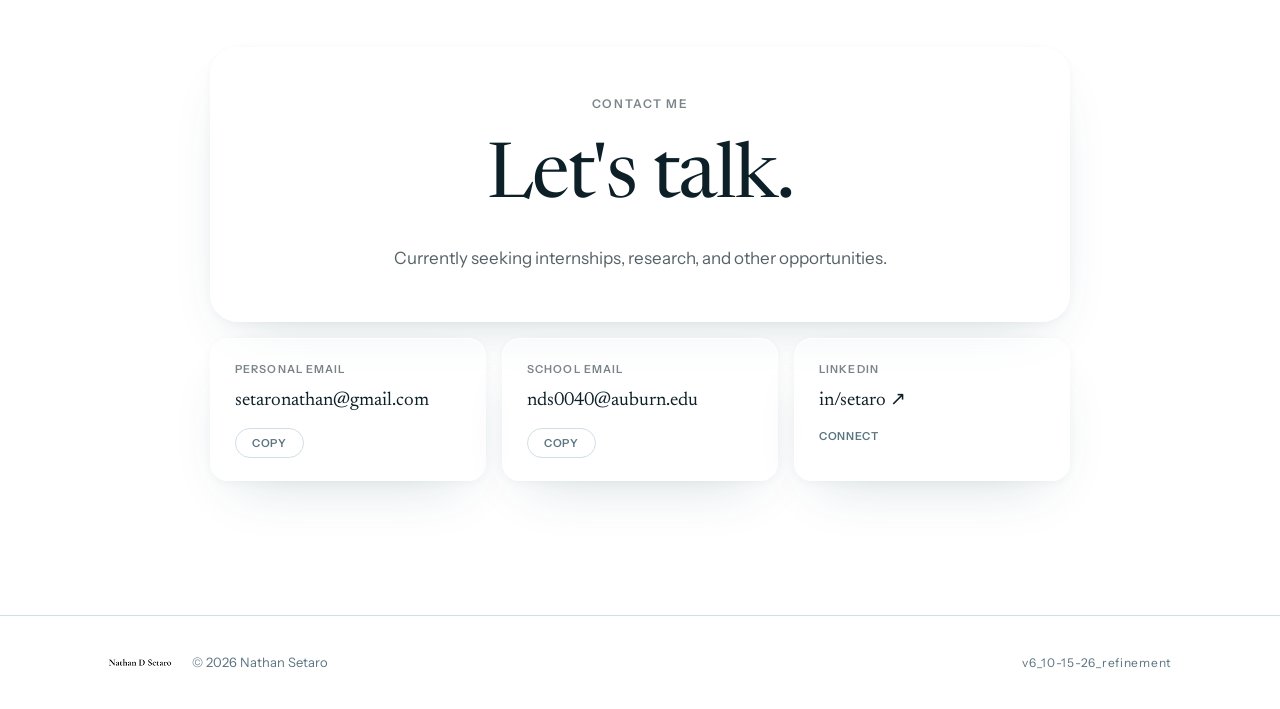
==== commit a8650b2b: "Uniform white logo badges, WPI logo, smoother scrolling, photo fix - Organisations: every badge is t" ====
--- a/site/index.html
+++ b/site/index.html
@@ -120,9 +120,7 @@
   [data-mark].filled { background: #ffffff; transition: background-color 0.4s ease; }
   [data-mark].filled .chip-mark { object-fit: contain; padding: 6px; }
   [data-wide] [data-mark].filled .chip-mark { padding: 3px 9px; }
-  [data-mark="logo-anaeio"].filled { background: transparent; }
-  [data-mark="logo-anaeio"].filled .chip-mark { object-fit: cover; padding: 0; }
-  html.dark [data-mark].filled:not([data-mark="logo-anaeio"]) { background: #eef5f6; }
+  html.dark .org-badge { border-color: transparent !important; }
   html.dark .tool-mark { background: color-mix(in srgb, var(--c) 58%, #ffffff) !important; }
 
   @media (max-width: 900px) {
@@ -621,8 +619,8 @@
   var DISC = 'position: relative; width: 32px; height: 32px; flex-shrink: 0; border-radius: 50%; overflow: hidden; display: flex; align-items: center; justify-content: center; border: 1px solid var(--line);';
   function companyChip(c) {
     var wide = c.slot === 'logo-nationalgrid' || c.slot === 'logo-comptia';   /* wordmark logos need a wider badge */
-    return '<span style="' + CHIP + '"><span style="' + DISC + ' background: ' + c.disc + ';' + (wide ? ' width: 74px; border-radius: 100px;' : '') + '"' + (wide ? ' data-wide="1"' : '') + '>' +
-      '<span style="position: absolute; inset: 0; display: flex; align-items: center; justify-content: center; font-size: 10px; font-weight: 700; color: var(--accent);">' + c.initials + '</span>' +
+    return '<span style="' + CHIP + '"><span class="org-badge" style="' + DISC + ' background: #ffffff;' + (wide ? ' width: 74px; border-radius: 100px;' : '') + '"' + (wide ? ' data-wide="1"' : '') + '>' +
+      '<span style="position: absolute; inset: 0; display: flex; align-items: center; justify-content: center; font-size: 10px; font-weight: 700; color: #0c7f8c;">' + c.initials + '</span>' +
       '<span data-mark="' + c.slot + '" style="position: absolute; inset: 0;"></span>' +
       '</span>' + c.name + '</span>';
   }
--- a/site/fluid.css
+++ b/site/fluid.css
@@ -39,10 +39,9 @@
 /* ---------- reveals: longer, softer, staggered by fluid.js ---------- */
 [data-reveal] {
   transform: translateY(34px) scale(0.985);
-  filter: blur(6px);
-  transition: opacity 1.1s var(--ease-out) var(--rd, 0ms), transform 1.2s var(--ease-out) var(--rd, 0ms), filter 0.9s var(--ease-out) var(--rd, 0ms) !important;
+  transition: opacity 1.1s var(--ease-out) var(--rd, 0ms), transform 1.2s var(--ease-out) var(--rd, 0ms) !important;
 }
-[data-reveal].in { transform: none; filter: none; }
+[data-reveal].in { transform: none; }
 
 /* ---------- controls: springy hover and press ---------- */
 .hv-cta, .hv-ghost, .hv-social, .hv-copy, .hv-card, .hv-brd, .hv-white, [data-navcta], [data-navlink] {
@@ -95,3 +94,8 @@
   .hv-cta:hover, .hv-ghost:hover, .hv-social:hover, .hv-card:hover, .proj-row:hover,
   #row-companies > div > span:hover, #row-tools > div > span:hover, .slot:hover img, .zoomable:hover { transform: none !important; }
 }
+
+/* ---------- performance: glass cards sit on a flat background, so their backdrop blur
+   costs a lot while scrolling and changes nothing you can see. The nav pill, theme button
+   and hero buttons keep theirs, since content moves behind them. ---------- */
+[style*="backdrop-filter: var(--glass-blur)"] { backdrop-filter: none !important; -webkit-backdrop-filter: none !important; }
--- a/site/motion.css
+++ b/site/motion.css
@@ -1,5 +1,5 @@
 /* motion.css — the expressive layer (driven by motion.js).
-   Cursor, magnetic buttons, card spotlights and tilt, split-letter headings,
+   Magnetic buttons, card spotlights and tilt, split-letter headings,
    scroll progress, experience timeline, image wipes and cascades.
    motion.js does nothing under prefers-reduced-motion, so none of this activates. */
 
@@ -11,31 +11,6 @@
   box-shadow: 0 0 8px color-mix(in srgb, var(--accent) 35%, transparent);
   border-radius: 0 2px 2px 0;
 }
-
-/* ---------- cursor halo (mouse and trackpad only): the normal cursor stays; a thin
-   ring and soft glow trail it and open up over anything clickable ---------- */
-.cursor-ring { position: fixed; left: 0; top: 0; z-index: 9000; pointer-events: none; opacity: 0; will-change: translate; }
-.cursor-ring::before, .cursor-ring::after { content: ""; position: absolute; border-radius: 50%; left: 50%; top: 50%; }
-.cursor-ring::before {           /* the ring */
-  width: 30px; height: 30px; margin: -15px 0 0 -15px;
-  border: 1px solid color-mix(in srgb, var(--accent) 38%, transparent);
-  box-shadow: 0 0 14px color-mix(in srgb, var(--accent) 14%, transparent);
-  transition: scale 0.6s cubic-bezier(0.22, 1, 0.36, 1), border-color 0.45s ease, background-color 0.45s ease, transform 0.25s cubic-bezier(0.22, 1, 0.36, 1);
-}
-.cursor-ring::after {            /* the soft glow around it */
-  width: 120px; height: 120px; margin: -60px 0 0 -60px;
-  background: radial-gradient(closest-side, color-mix(in srgb, var(--accent) 9%, transparent), transparent);
-  transition: scale 0.7s cubic-bezier(0.22, 1, 0.36, 1), opacity 0.5s ease;
-  opacity: 0.8;
-}
-html.cursor-on .cursor-ring { opacity: 1; transition: opacity 0.4s ease; }
-.cursor-ring.is-hover::before {
-  scale: 1.65;
-  border-color: color-mix(in srgb, var(--accent) 60%, transparent);
-  background-color: color-mix(in srgb, var(--accent) 4%, transparent);
-}
-.cursor-ring.is-hover::after { scale: 1.25; opacity: 1; }
-.cursor-ring.is-down::before { transform: scale(0.82); }
 
 /* ---------- magnetic controls: motion.js sets `translate`, which stacks with existing transforms ---------- */
 .magnetic { transition: transform 0.55s var(--spring), translate 0.5s var(--ease-out), opacity 0.3s ease, background-color 0.3s ease, color 0.25s ease, border-color 0.3s ease, box-shadow 0.4s ease !important; }
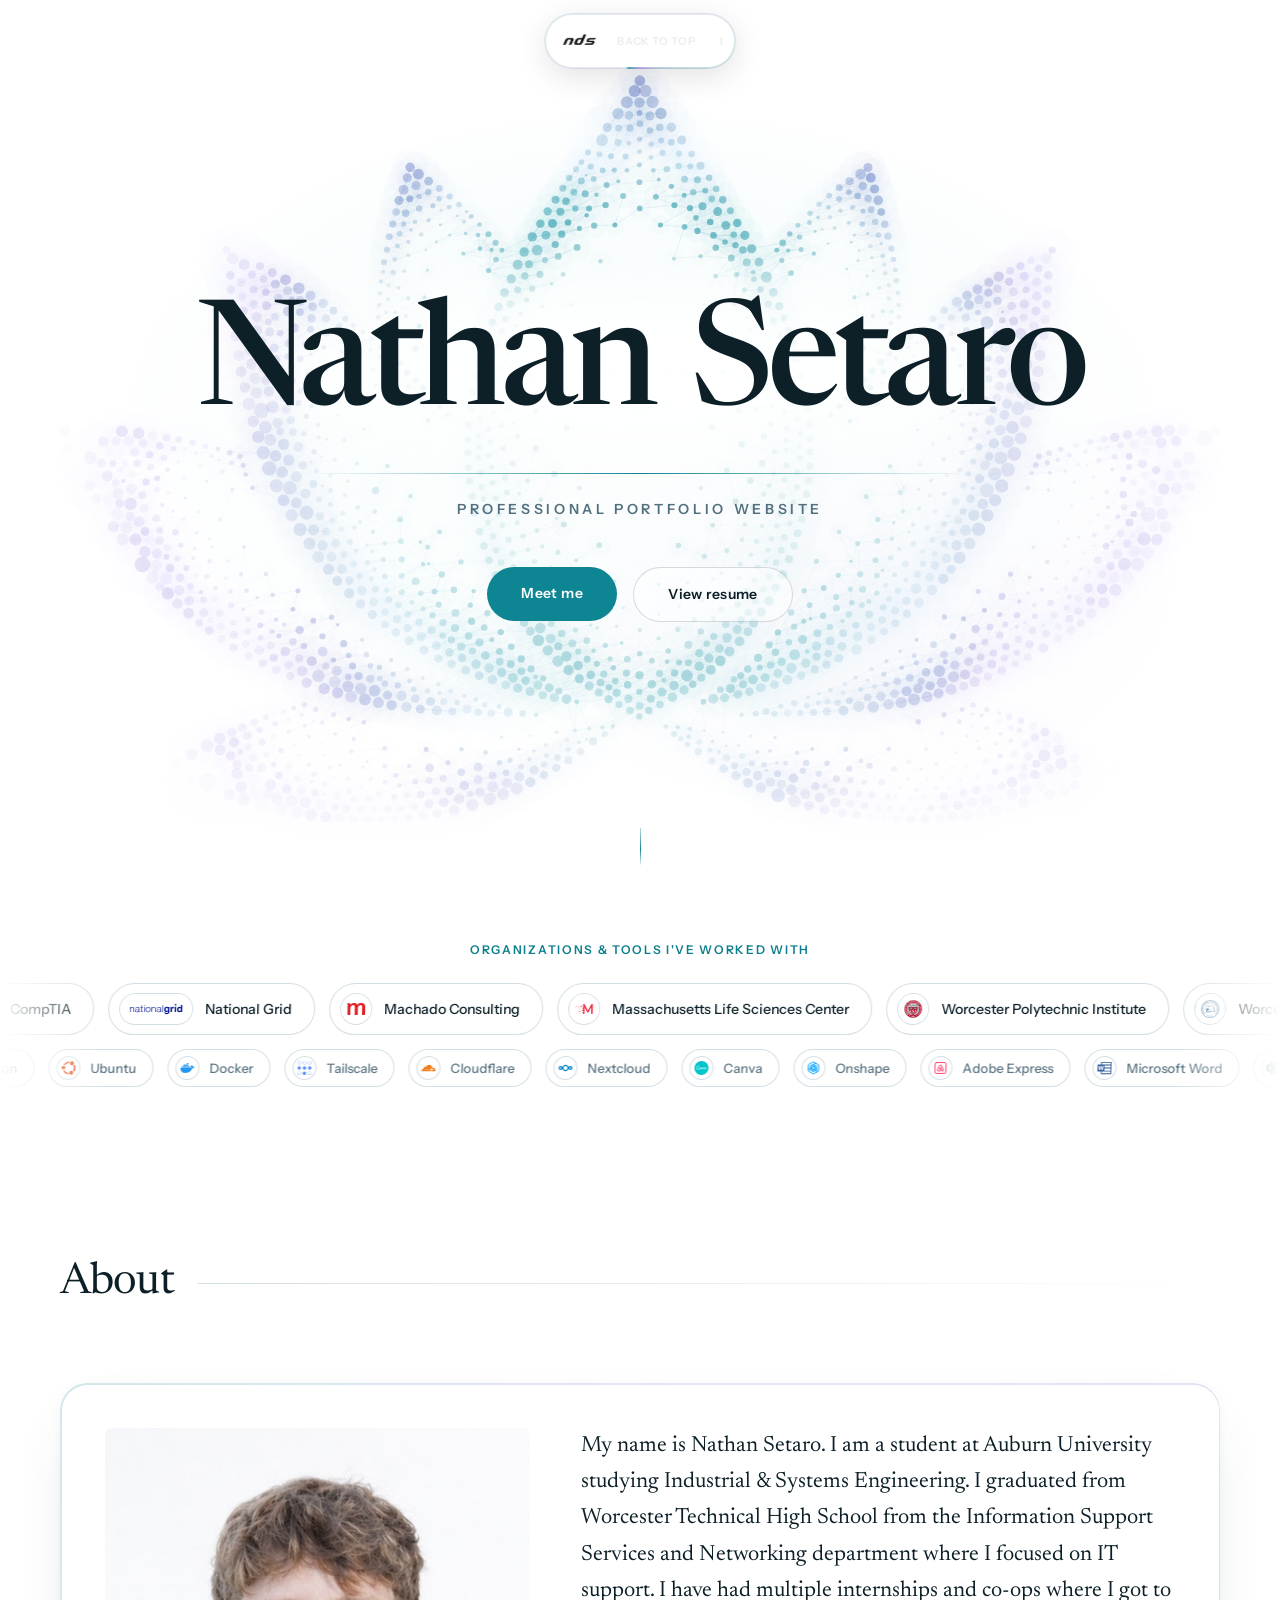
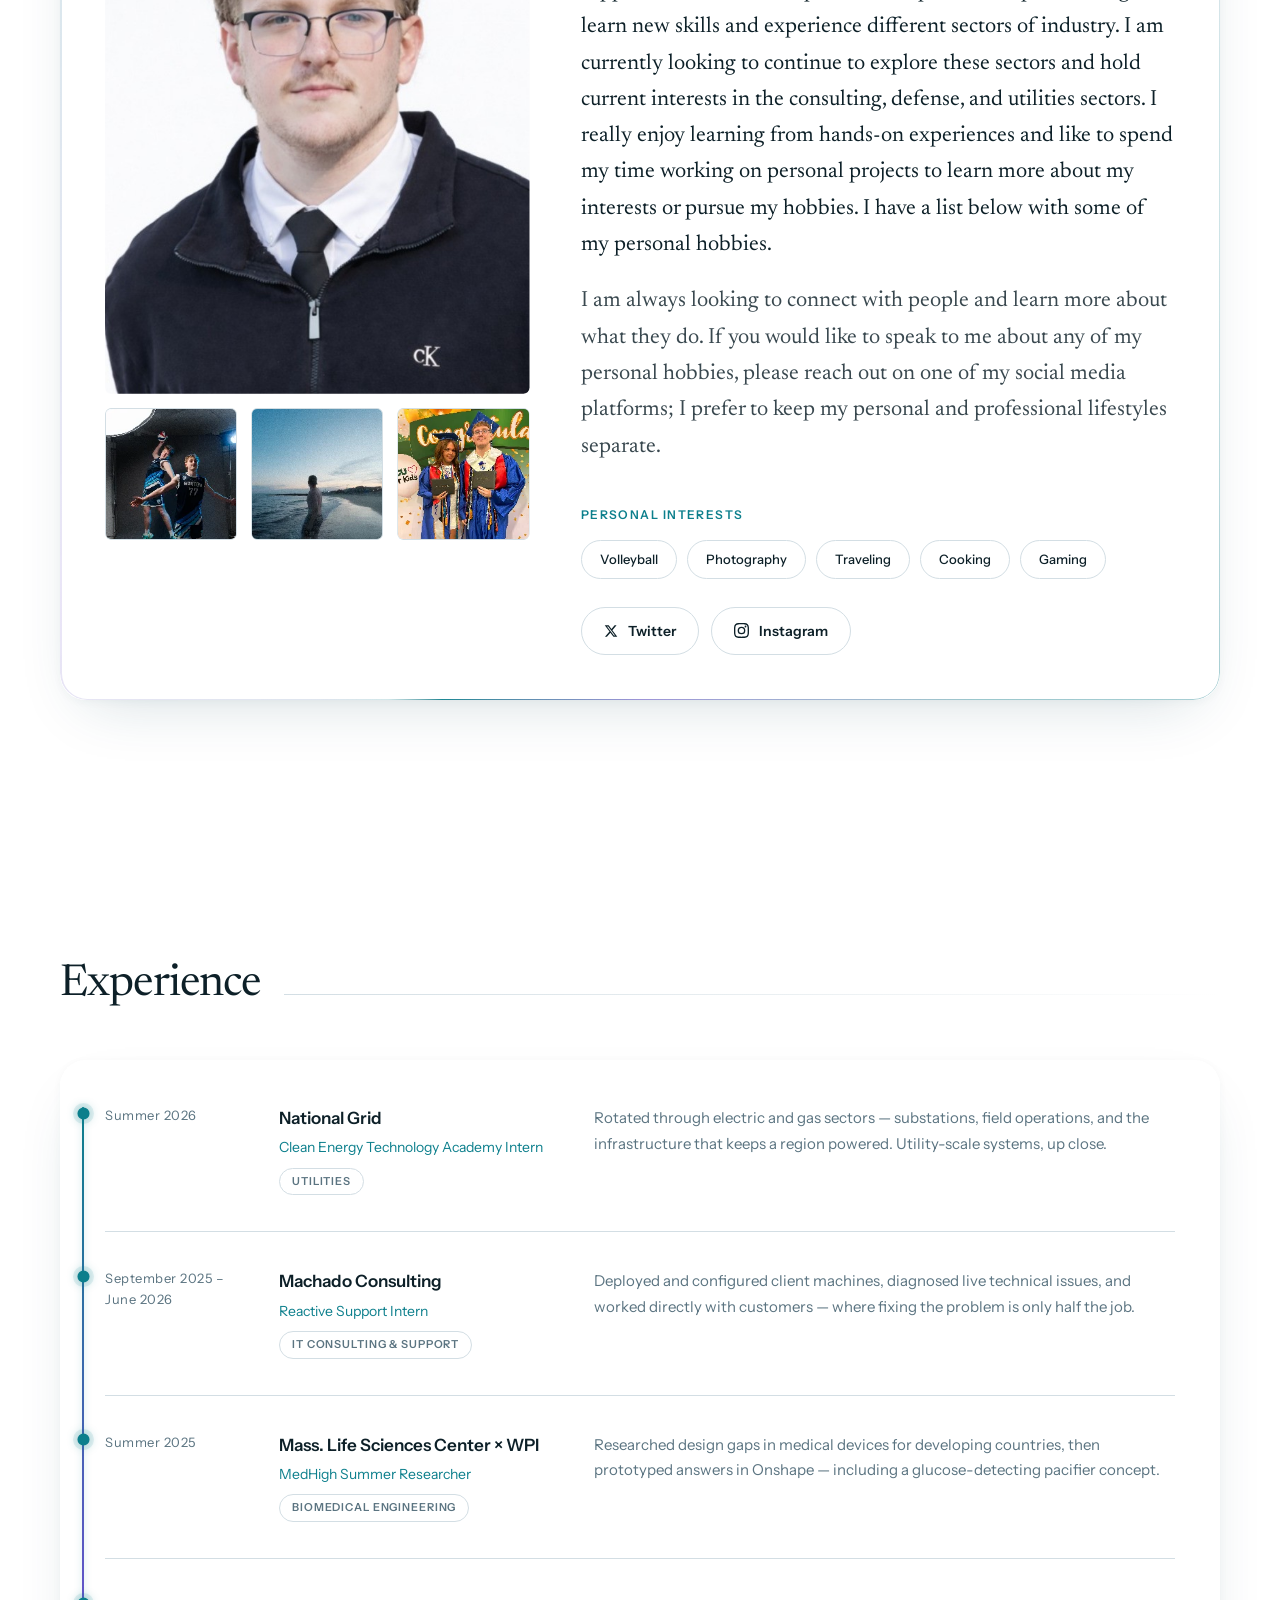
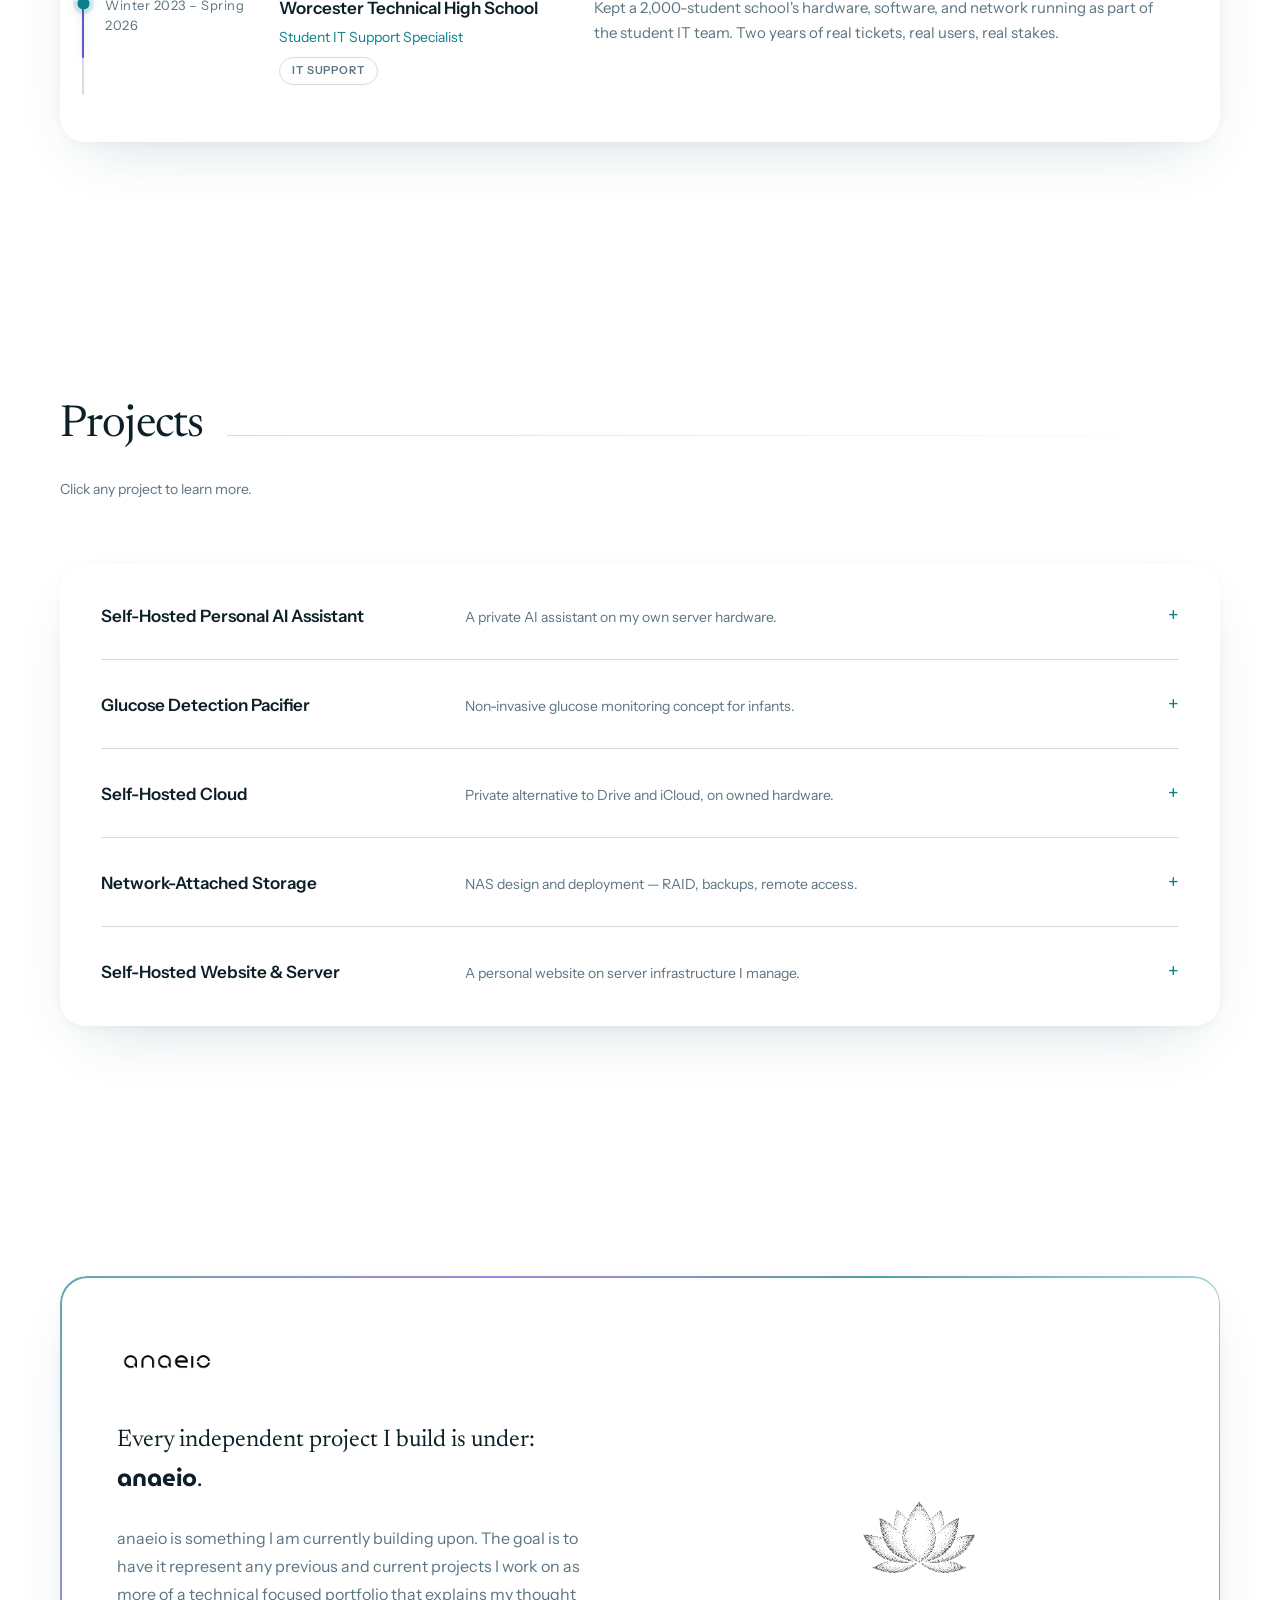
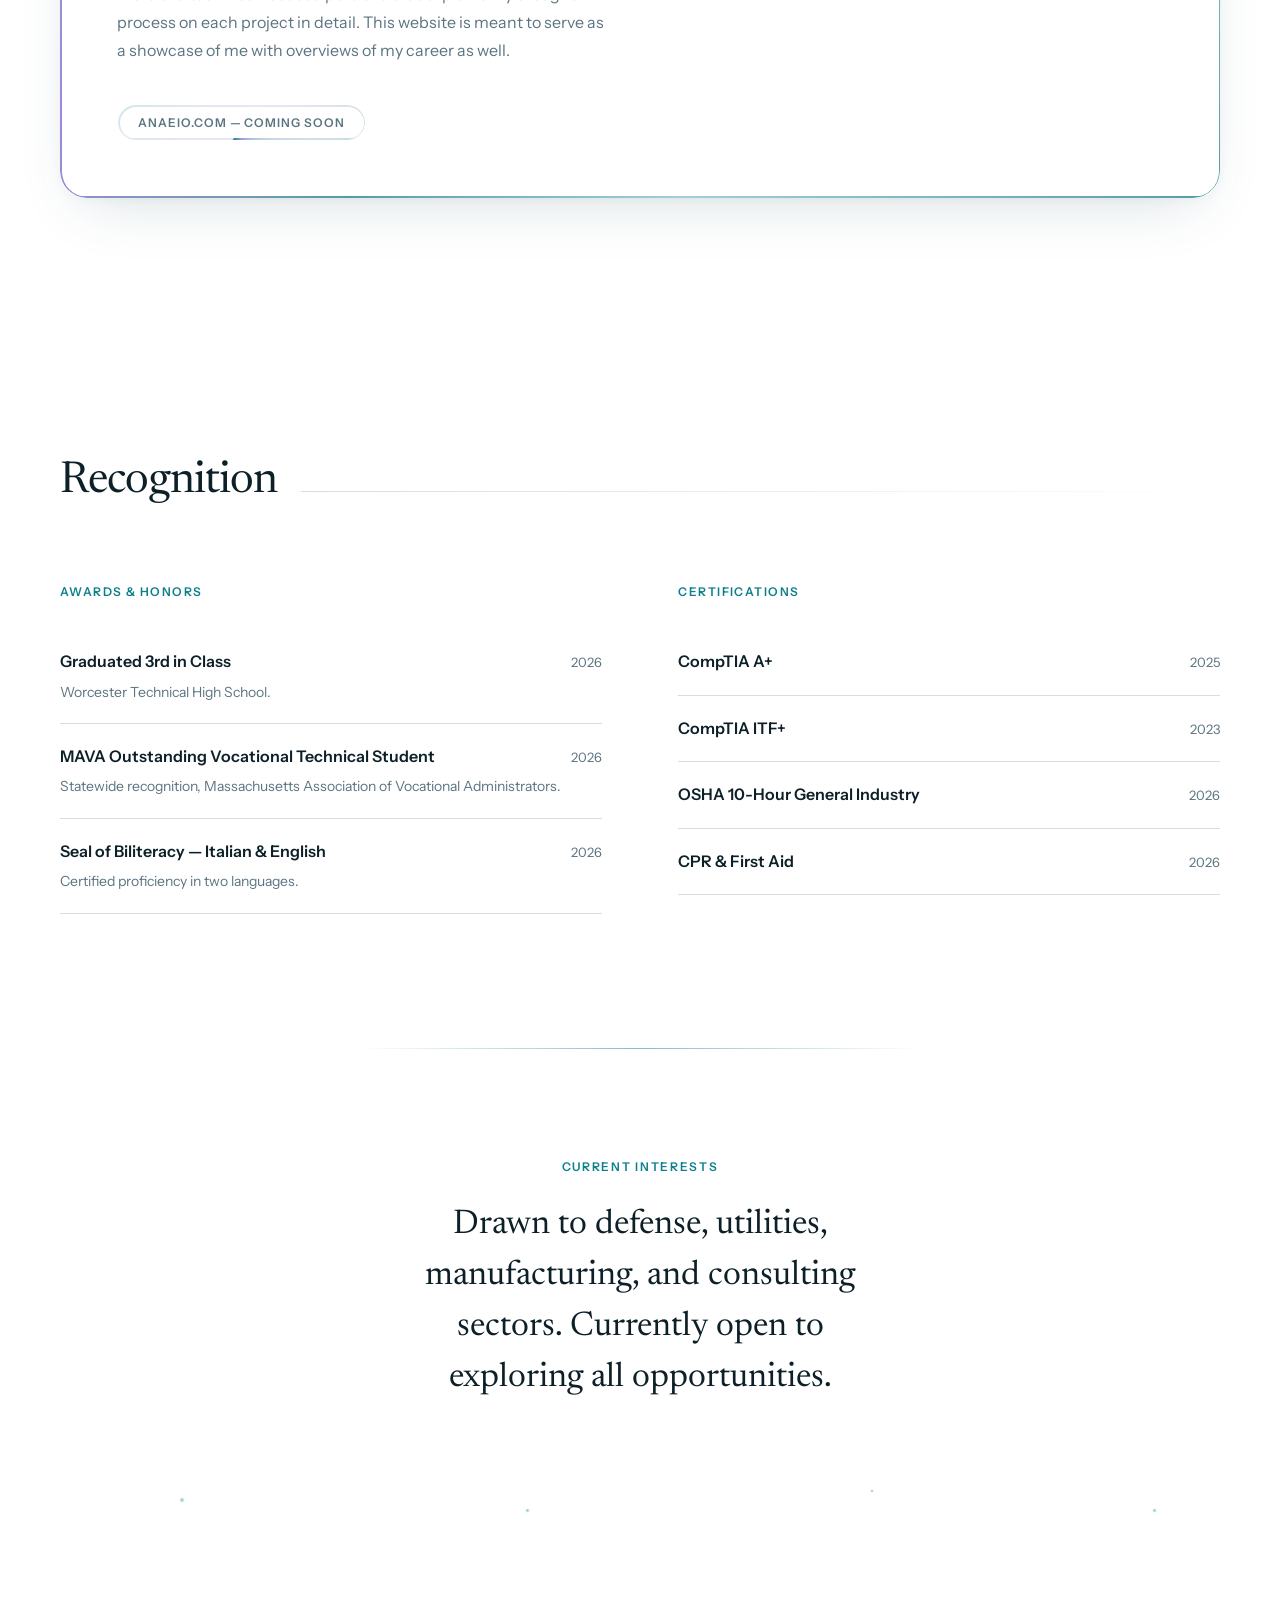
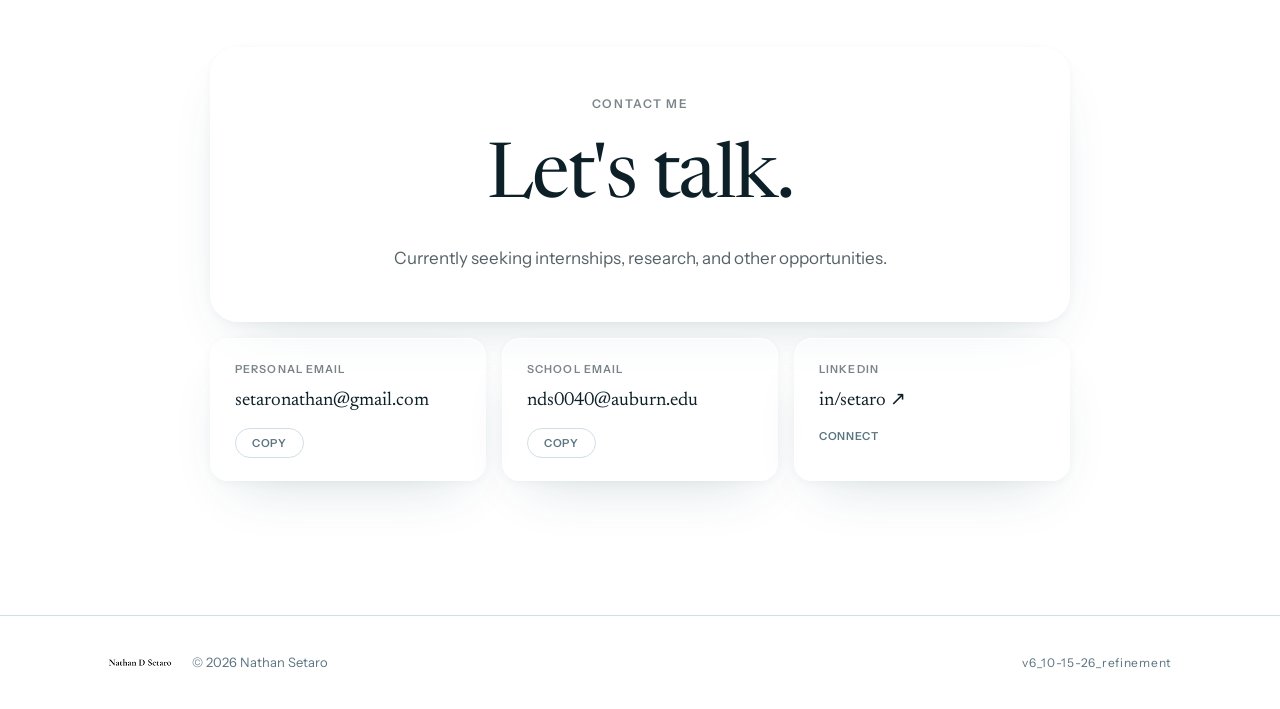
==== commit e2375937: "anaeio lotus grows into view; add look switch for a second (coastal) look - anaeio section lotus no " ====
--- a/site/index.html
+++ b/site/index.html
@@ -145,6 +145,20 @@
 </style>
 <link rel="stylesheet" href="fluid.css">
 <link rel="stylesheet" href="motion.css">
+<script>
+  /* look switch: ?look=aero turns on the coastal look for this session, ?look=classic turns it off */
+  /* a frame named "look-aero" / "look-classic" (the side-by-side compare page) is pinned to that look */
+  (function () {
+    try {
+      var q = new URLSearchParams(location.search).get('look');
+      var pinned = /^look-(aero|classic)$/.exec(window.name || '');
+      if (!pinned && (q === 'aero' || q === 'classic')) sessionStorage.setItem('nds-look', q);
+      var look = pinned ? pinned[1] : (q || sessionStorage.getItem('nds-look'));
+      if (look === 'aero') document.documentElement.classList.add('look-aero');
+    } catch (e) {}
+  })();
+</script>
+<link rel="stylesheet" href="aero.css">
 <script src="lotus-mark-dots.js"></script>
   <script>try{if(sessionStorage.getItem("nds-theme")==="dark")document.documentElement.classList.add("dark");}catch(e){}</script>
 </head>
@@ -454,6 +468,7 @@
 <script src="vendor/lenis.min.js"></script>
 <script src="fluid.js"></script>
 <script src="motion.js" defer></script>
+<script src="aero.js" defer></script>
 <script>
 (function () {
   var root = document.documentElement;
--- a/site/aero.css
+++ b/site/aero.css
@@ -0,0 +1,3 @@
+/* aero.css — the "coastal" look. Every rule here is scoped to html.look-aero,
+   so the classic look is untouched unless the look is switched on
+   (visit any page with ?look=aero; ?look=classic switches back). */
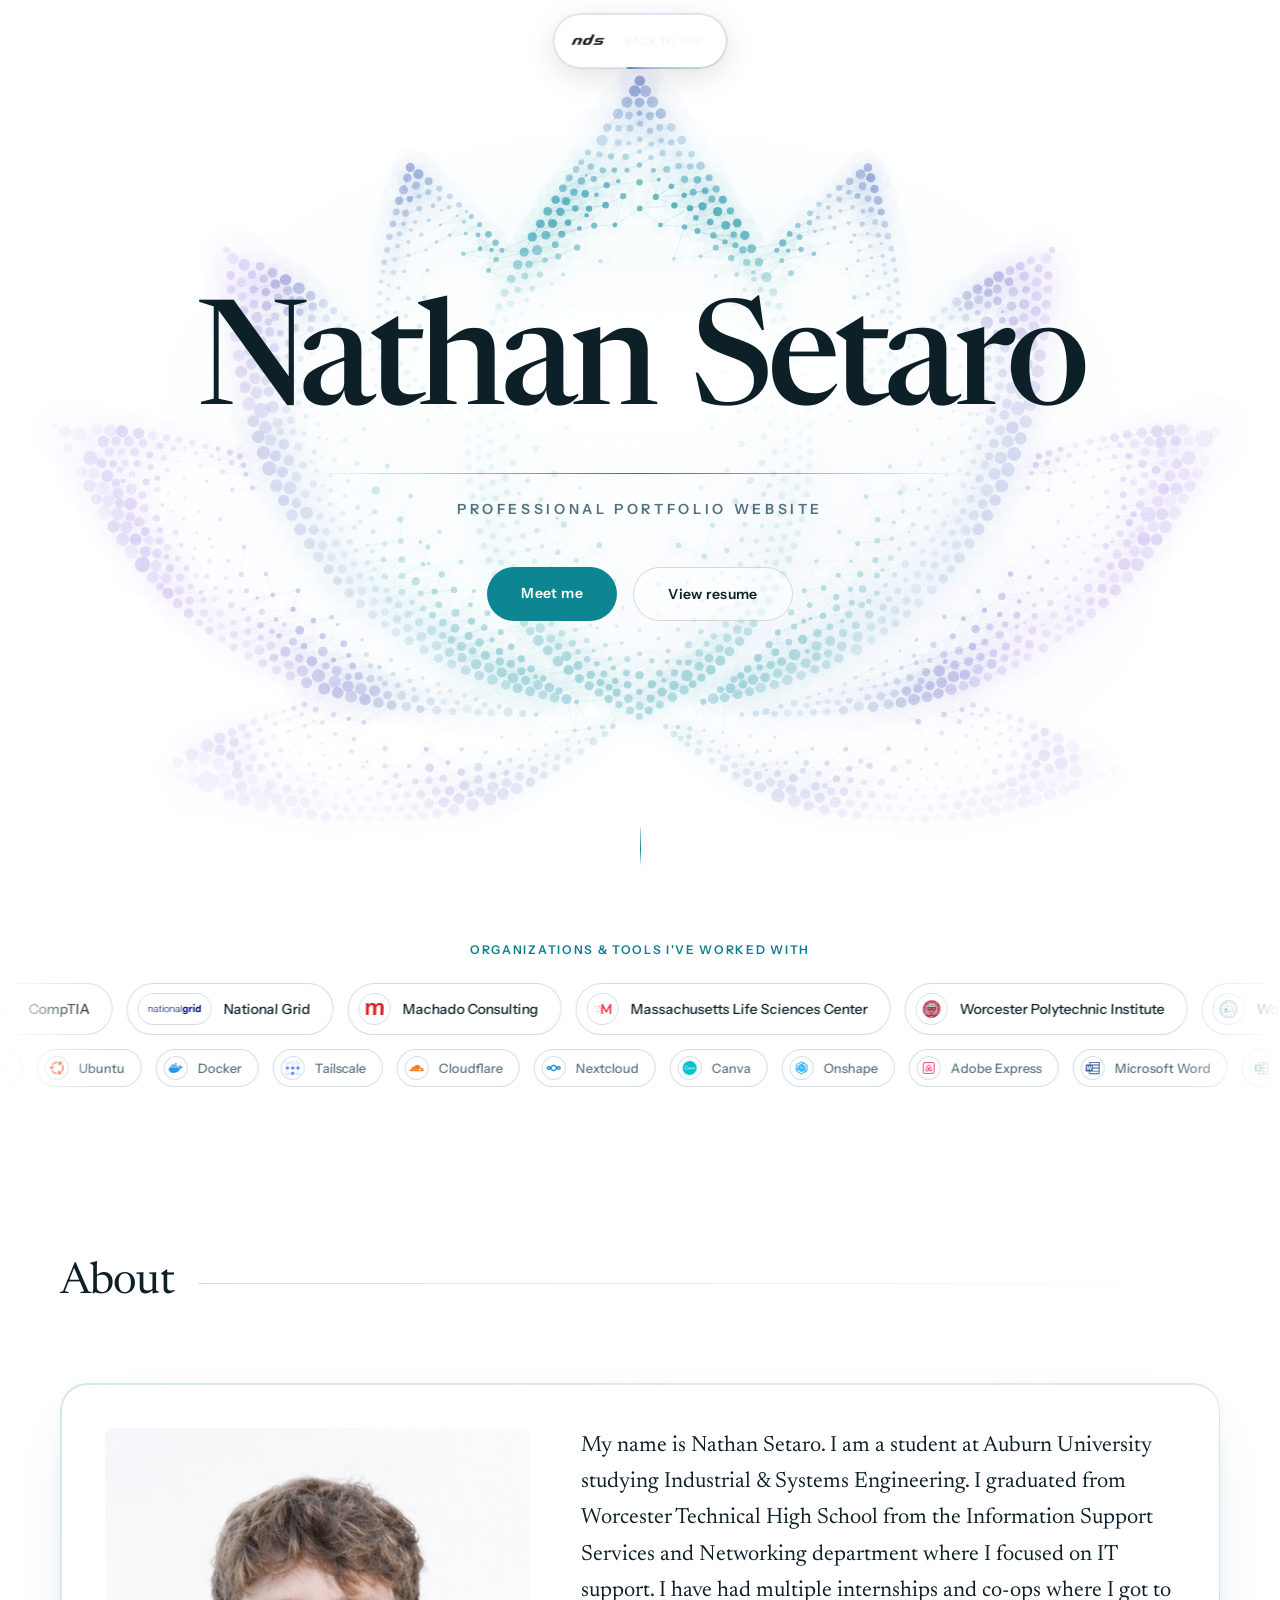
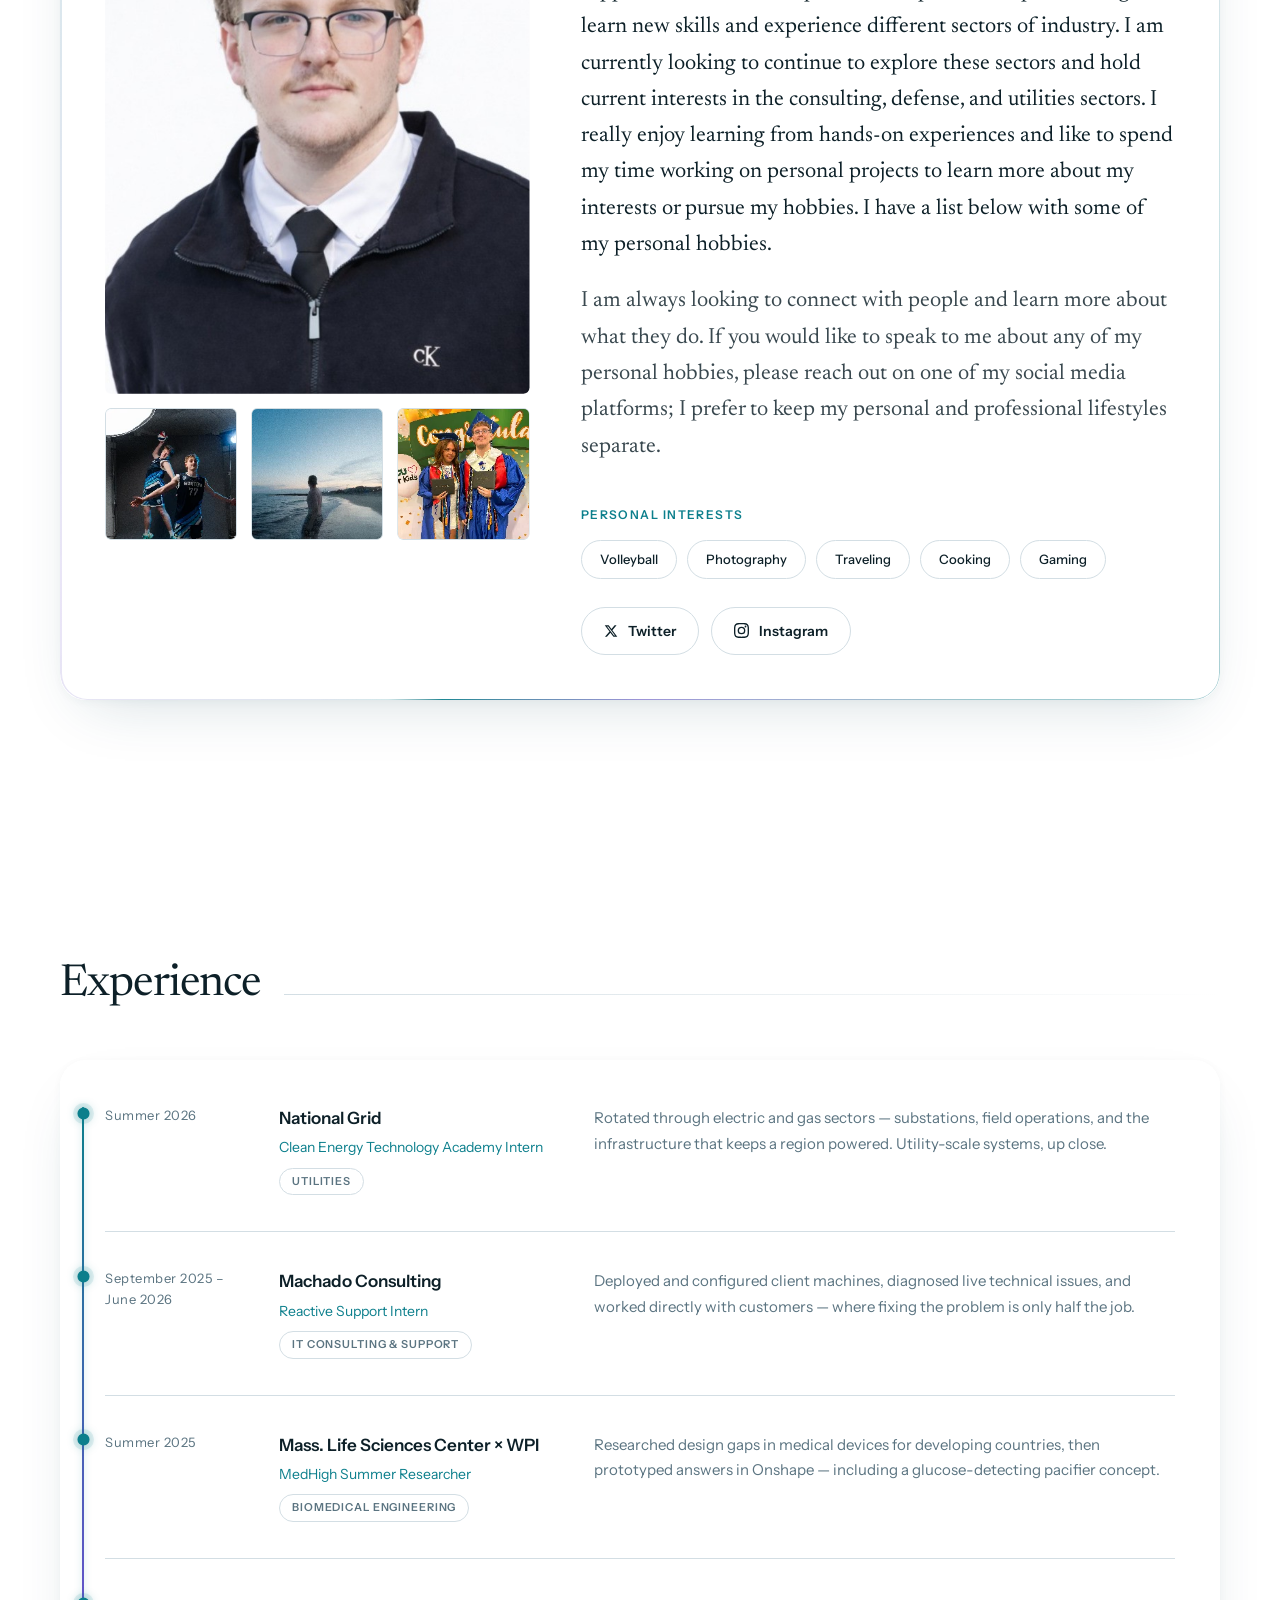
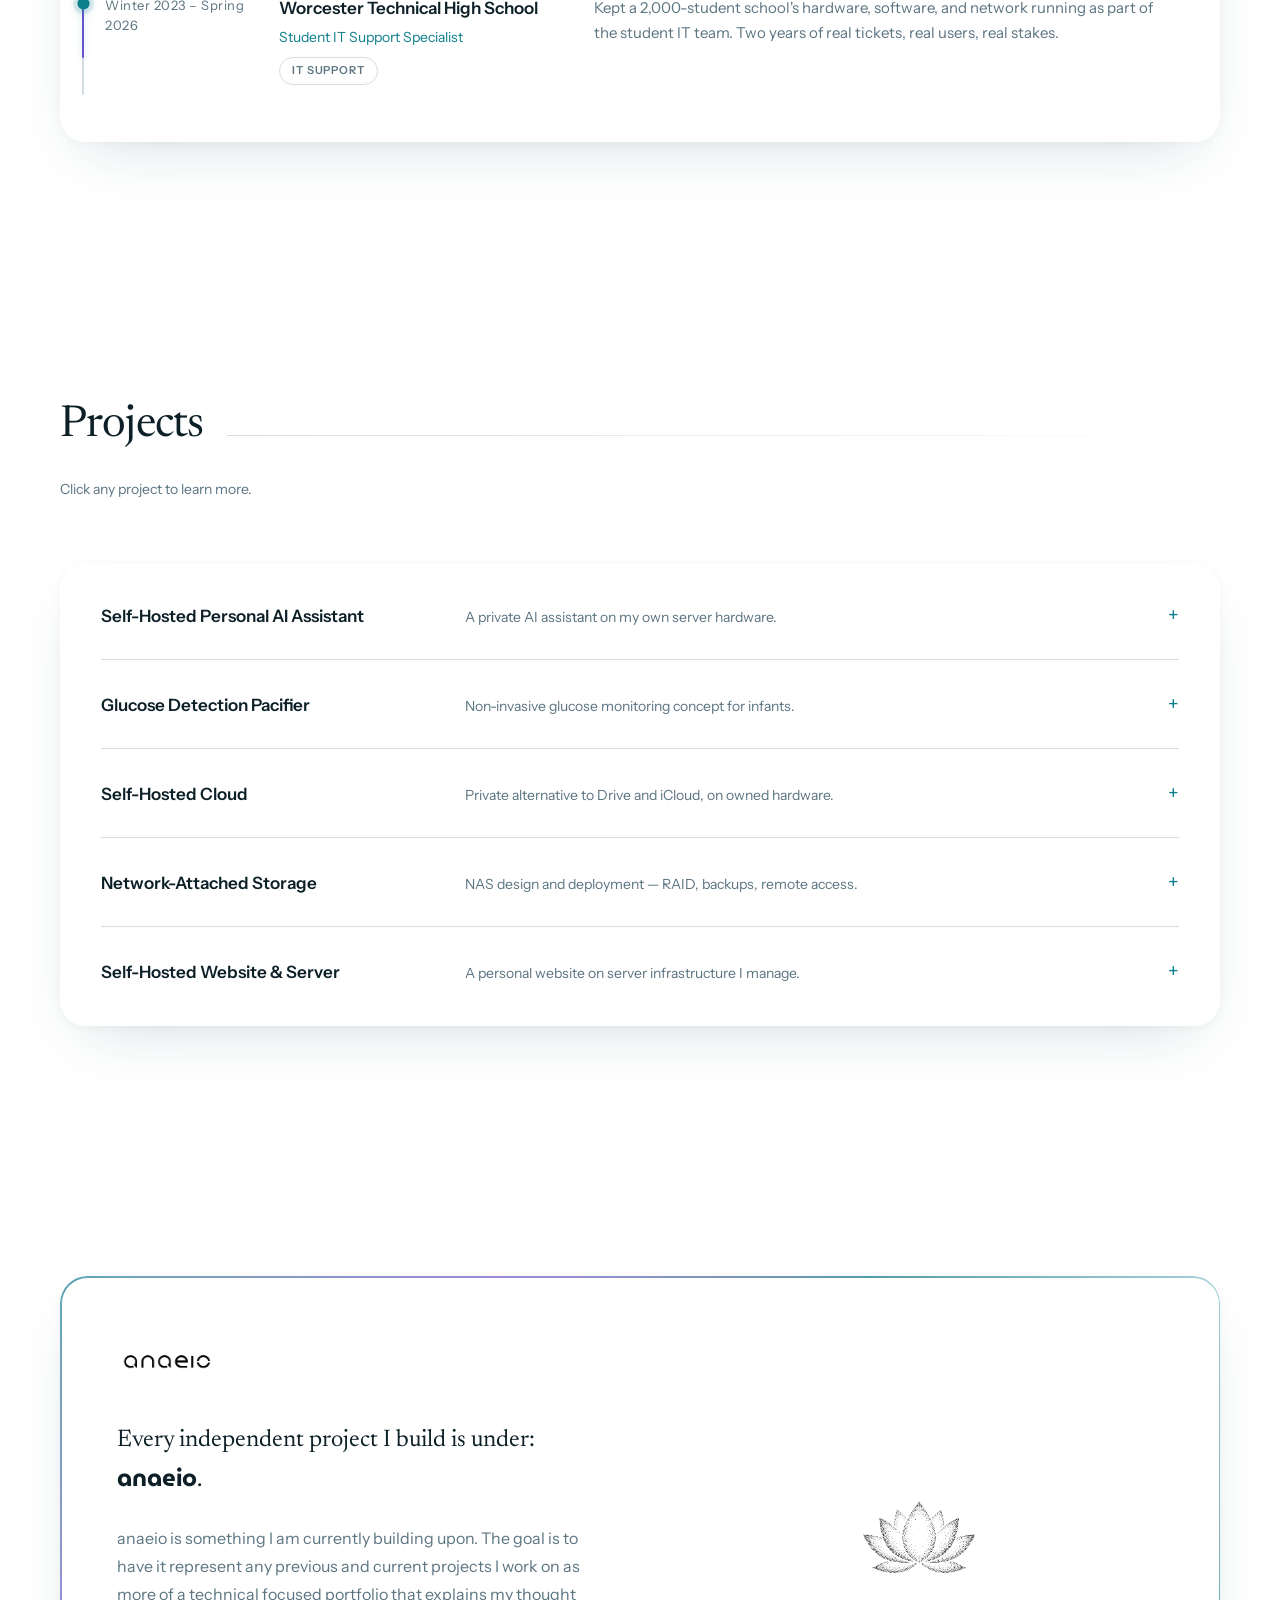
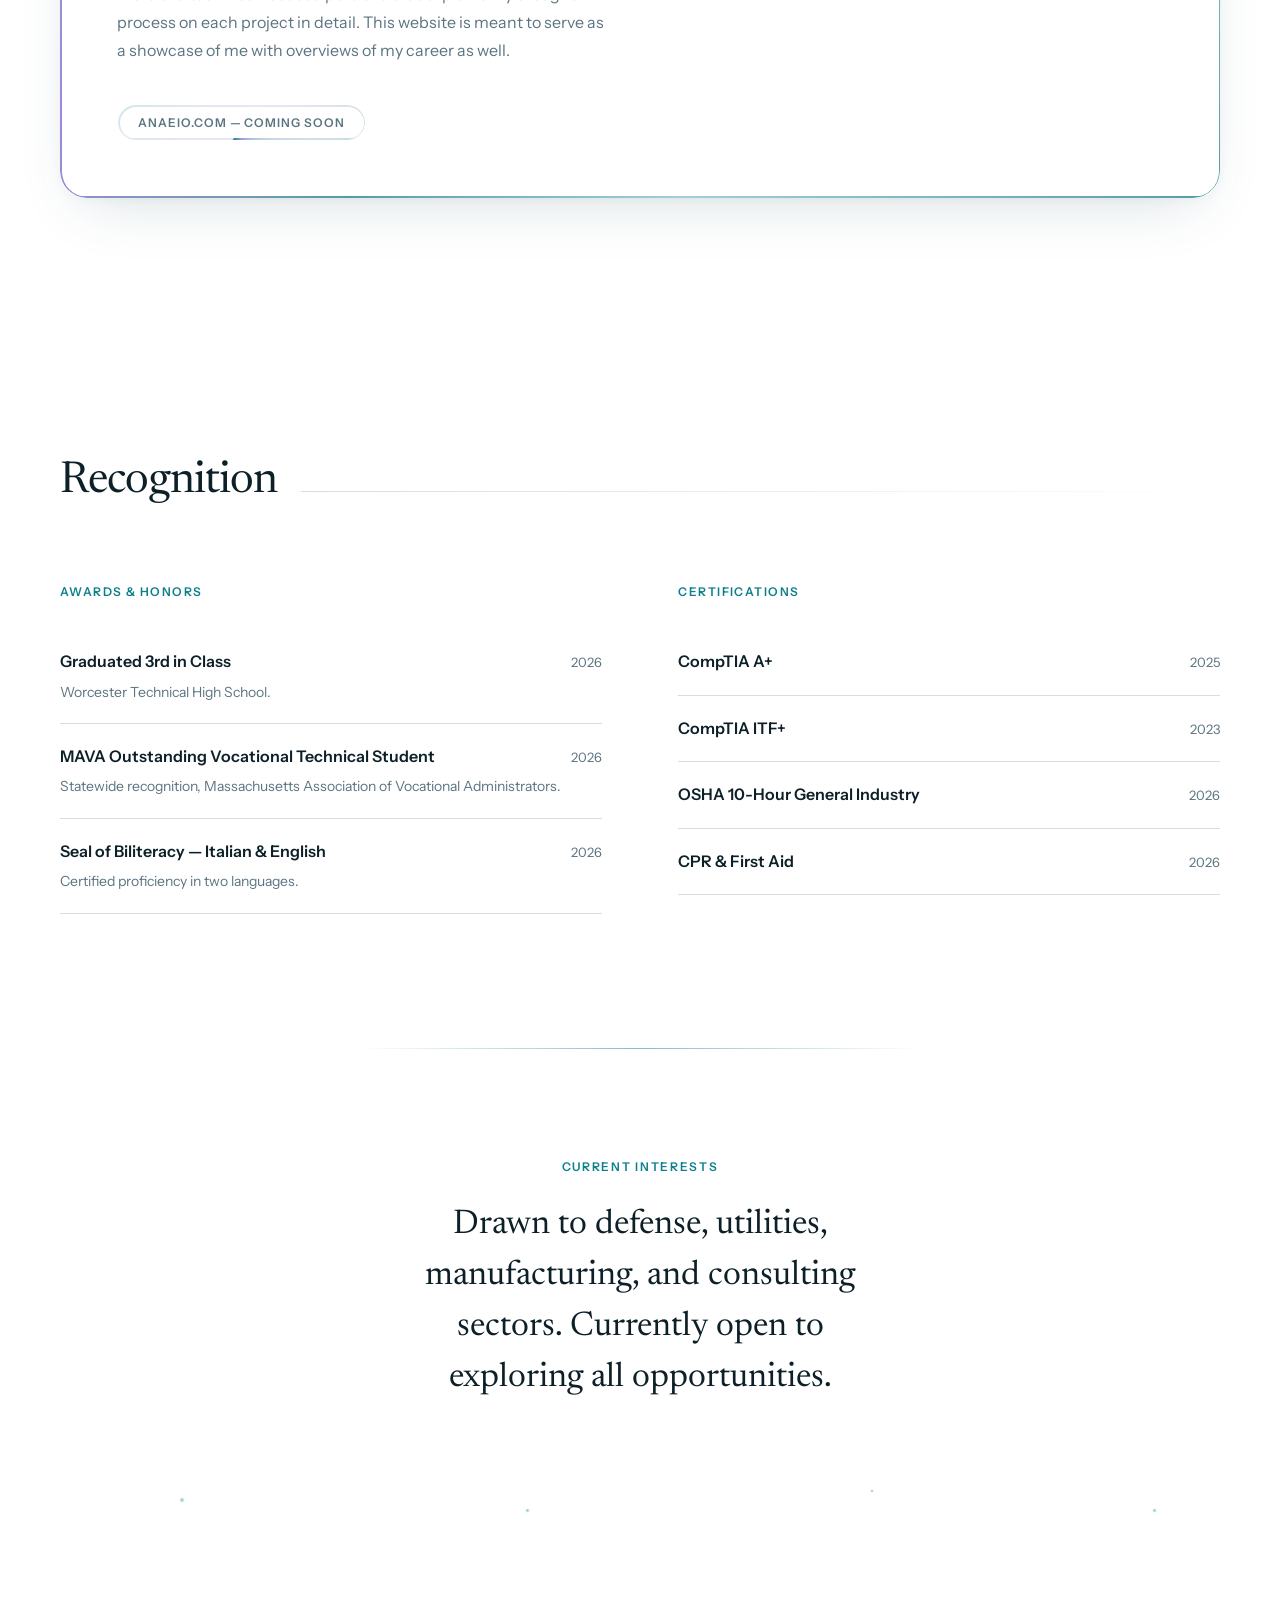
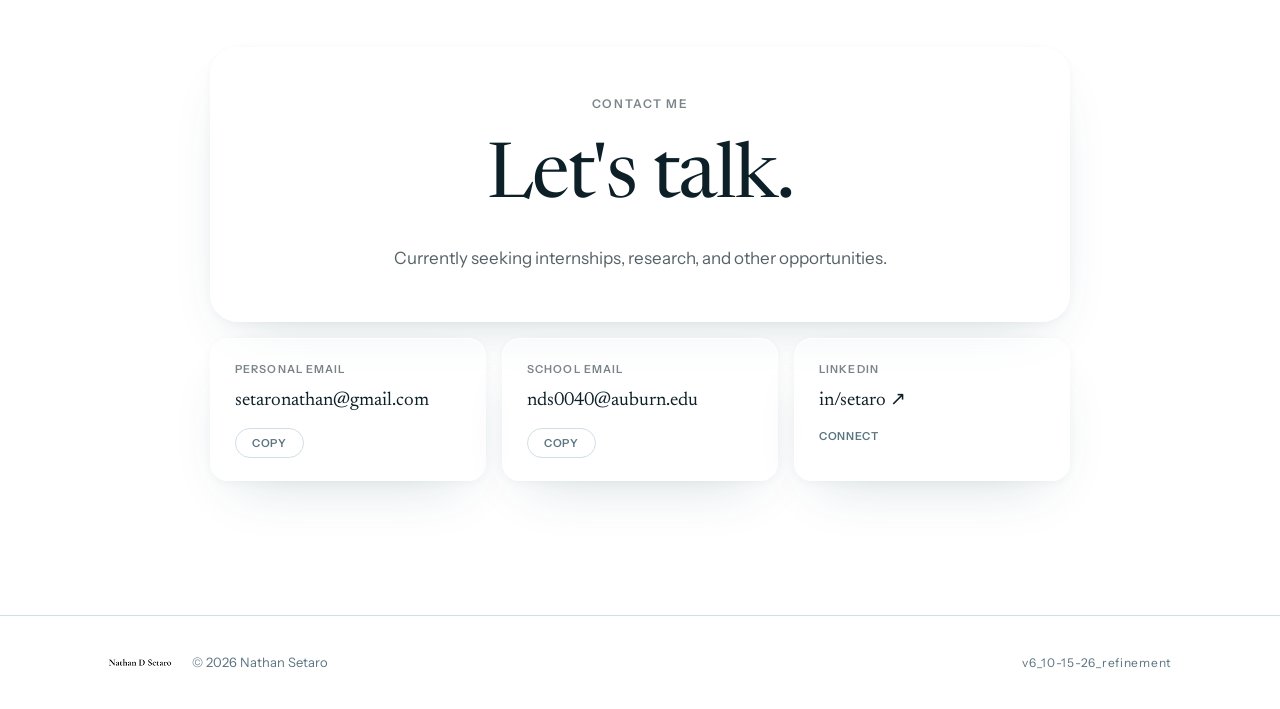
==== commit 57516b1b: "Rename the optional look from Coastal (aero) to Mediterranean (med) Switch is now ?look=med; files m" ====
--- a/site/index.html
+++ b/site/index.html
@@ -146,19 +146,19 @@
 <link rel="stylesheet" href="fluid.css">
 <link rel="stylesheet" href="motion.css">
 <script>
-  /* look switch: ?look=aero turns on the coastal look for this session, ?look=classic turns it off */
-  /* a frame named "look-aero" / "look-classic" (the side-by-side compare page) is pinned to that look */
+  /* look switch: ?look=med turns on the Mediterranean look for this session, ?look=classic turns it off */
+  /* a frame named "look-med" / "look-classic" (the side-by-side compare page) is pinned to that look */
   (function () {
     try {
       var q = new URLSearchParams(location.search).get('look');
-      var pinned = /^look-(aero|classic)$/.exec(window.name || '');
-      if (!pinned && (q === 'aero' || q === 'classic')) sessionStorage.setItem('nds-look', q);
+      var pinned = /^look-(med|classic)$/.exec(window.name || '');
+      if (!pinned && (q === 'med' || q === 'classic')) sessionStorage.setItem('nds-look', q);
       var look = pinned ? pinned[1] : (q || sessionStorage.getItem('nds-look'));
-      if (look === 'aero') document.documentElement.classList.add('look-aero');
+      if (look === 'med') document.documentElement.classList.add('look-med');
     } catch (e) {}
   })();
 </script>
-<link rel="stylesheet" href="aero.css">
+<link rel="stylesheet" href="med.css">
 <script src="lotus-mark-dots.js"></script>
   <script>try{if(sessionStorage.getItem("nds-theme")==="dark")document.documentElement.classList.add("dark");}catch(e){}</script>
 </head>
@@ -468,7 +468,7 @@
 <script src="vendor/lenis.min.js"></script>
 <script src="fluid.js"></script>
 <script src="motion.js" defer></script>
-<script src="aero.js" defer></script>
+<script src="med.js" defer></script>
 <script>
 (function () {
   var root = document.documentElement;
--- a/site/med.css
+++ b/site/med.css
@@ -0,0 +1,213 @@
+/* aero.css — the "coastal" look: a modern take on Frutiger Aero, set on a lagoon.
+   Light: a soft morning sky over a still lagoon; the hero lotus floats where sky meets water,
+   the page drifts from lagoon aqua down to pale sand at the footer.
+   Dark: the same lagoon at night — moonlight, bioluminescent teal, smoky glass.
+   Water is only a hint: a slow caustic shimmer under the lotus, a faint caustic texture in
+   the lagoon, a few glossy bubbles. Panels are translucent frosted glass with a bright top edge.
+
+   Every rule is scoped to html.look-med, so the classic look is untouched unless the look
+   is switched on (any page with ?look=aero; ?look=classic switches back). */
+
+/* ---------- palette ---------- */
+html.look-med {
+  --bg: #eef8fa; --surface: rgba(255,255,255,0.72); --ink: #0a2430; --muted: #43616c;
+  --line: rgba(14,96,112,0.16); --accent-soft: rgba(12,127,140,0.08);
+  --glass: linear-gradient(180deg, rgba(255,255,255,0.64) 0%, rgba(255,255,255,0.40) 100%);
+  --glass-brd: rgba(255,255,255,0.92);
+  --glass-shadow: inset 0 1px 0 rgba(255,255,255,0.95), 0 30px 64px -32px rgba(14,96,112,0.34), 0 2px 10px rgba(14,96,112,0.05);
+  --hero-veil: 236,247,251;
+  --hero-glow-a: rgba(120,214,226,0.16); --hero-glow-b: rgba(124,92,224,0.06);
+  --hero-ghost-bg: rgba(255,255,255,0.6); --hero-ghost-brd: rgba(255,255,255,0.95);
+  --hero-sub: #3f6270;
+
+  /* scenery */
+  --sky-top: #cfe8f4; --sky-mid: #e3f2f8; --sky-low: #f4fafb;
+  --water-top: #dcf2f1; --water-mid: #c2e7e7; --water-low: #c8eae9;
+  --lagoon: #d4efee; --shallows: #e6f5f2; --sand-pale: #f2f5ee; --sand: #f3eee2;
+  --sun: rgba(255,240,212,0.85); --sun-core: rgba(255,251,240,1); --horizon: rgba(255,255,255,0.95);
+  --caustic: rgba(255,255,255,0.78); --caustic-page: rgba(255,255,255,0.9);
+  --bubble-rim: rgba(255,255,255,0.85); --bubble-tint: rgba(150,220,235,0.18); --bubble-glow: rgba(255,255,255,0);
+
+  background: linear-gradient(180deg,
+      var(--water-low) 0, var(--water-low) 100vh,
+      var(--lagoon) calc(100vh + 600px), var(--shallows) 42%,
+      var(--sand-pale) 74%, var(--sand) 100%);
+  min-height: 100%;
+}
+html.look-med.dark {
+  --bg: #041a22; --surface: rgba(255,255,255,0.05); --ink: #e9f5f7; --muted: #a2c1c8;
+  --line: rgba(160,230,240,0.14); --accent-soft: rgba(79,208,222,0.12);
+  --glass: linear-gradient(180deg, rgba(22,70,84,0.56) 0%, rgba(8,36,46,0.40) 100%);
+  --glass-brd: rgba(140,230,240,0.16);
+  --glass-shadow: inset 0 1px 0 rgba(255,255,255,0.09), 0 34px 70px -32px rgba(0,0,0,0.7), 0 0 44px -22px rgba(79,208,222,0.28);
+  --hero-veil: 4,22,30;
+  --hero-glow-a: rgba(18,140,160,0.30); --hero-glow-b: rgba(124,92,224,0.20);
+  --hero-ghost-bg: rgba(255,255,255,0.06); --hero-ghost-brd: rgba(160,235,245,0.24);
+  --hero-sub: #a6c6cd;
+
+  --sky-top: #020c12; --sky-mid: #04141c; --sky-low: #072430;
+  --water-top: #06222c; --water-mid: #041a22; --water-low: #041a22;
+  --lagoon: #052631; --shallows: #04202a; --sand-pale: #041923; --sand: #03121a;
+  --sun: rgba(170,230,250,0.10); --sun-core: rgba(220,248,255,0.28); --horizon: rgba(120,230,240,0.55);
+  --caustic: rgba(79,208,222,0.4); --caustic-page: rgba(79,208,222,0.6);
+  --bubble-rim: rgba(140,240,250,0.65); --bubble-tint: rgba(79,208,222,0.10); --bubble-glow: rgba(79,208,222,0.35);
+
+  background:
+    radial-gradient(45% 14% at 8% 34%, rgba(79,208,222,0.09), transparent 70%),
+    radial-gradient(40% 12% at 94% 58%, rgba(124,92,224,0.10), transparent 70%),
+    linear-gradient(180deg,
+      var(--water-low) 0, var(--water-low) 100vh,
+      var(--lagoon) calc(100vh + 600px), var(--shallows) 42%,
+      var(--sand-pale) 74%, var(--sand) 100%);
+}
+
+/* the page itself is see-through so the scenery shows */
+html.look-med body { background: transparent !important; position: relative; }
+html.look-med section,
+html.look-med footer { background: transparent !important; }
+
+/* ---------- hero: sky meets lagoon; the lotus floats on the horizon ---------- */
+html.look-med header#top {
+  background:
+    radial-gradient(circle clamp(48px, 7vw, 110px) at 84% 13%, var(--sun-core), transparent 70%),
+    radial-gradient(circle clamp(180px, 28vw, 460px) at 84% 13%, var(--sun), transparent 72%),
+    radial-gradient(62% 6% at 50% 68.2%, var(--horizon), transparent 72%),
+    linear-gradient(180deg, var(--sky-top) 0%, var(--sky-mid) 36%, var(--sky-low) 66.8%,
+                    var(--water-top) 68.4%, var(--water-mid) 84%, var(--water-low) 100%) !important;
+}
+/* the classic fade-to-white at the bottom of the hero is not needed: the water runs straight into the page */
+html.look-med header#top > div[style*="height: 34vh"] { display: none !important; }
+
+/* horizon: a thin glint where sky meets water, above the glow behind the name */
+html.look-med .med-horizon {
+  position: absolute; left: 0; right: 0; top: 68.4%; height: 2px; margin-top: -1px; z-index: 1; pointer-events: none;
+  background: linear-gradient(90deg, transparent, var(--glint) 22%, var(--glint-hot) 50%, var(--glint) 78%, transparent);
+  box-shadow: 0 0 18px 2px var(--glint-glow);
+}
+html.look-med { --glint: rgba(255,255,255,0.7); --glint-hot: rgba(255,255,255,1); --glint-glow: rgba(255,255,255,0.55); }
+html.look-med.dark { --glint: rgba(79,208,222,0.22); --glint-hot: rgba(140,235,245,0.55); --glint-glow: rgba(79,208,222,0.22); }
+
+/* water: a foreshortened caustic shimmer below the horizon (built by aero.js) */
+html.look-med .med-water {
+  position: absolute; left: 0; right: 0; top: 68.4%; bottom: 0; overflow: hidden; pointer-events: none; z-index: 0;
+  perspective: 520px; perspective-origin: 50% -40%;
+  -webkit-mask-image: linear-gradient(180deg, rgba(0,0,0,0.15), #000 28%, #000 70%, transparent), linear-gradient(90deg, transparent, #000 18%, #000 82%, transparent);
+  mask-image: linear-gradient(180deg, rgba(0,0,0,0.15), #000 28%, #000 70%, transparent), linear-gradient(90deg, transparent, #000 18%, #000 82%, transparent);
+  -webkit-mask-composite: source-in; mask-composite: intersect;
+}
+html.look-med .med-water-plane {
+  position: absolute; left: -40%; right: -40%; top: -20%; height: 260%;
+  transform: rotateX(62deg); transform-origin: 50% 0;
+}
+html.look-med .med-caustic {
+  position: absolute; inset: -384px 0 0 0;
+  background: var(--caustic);
+  -webkit-mask-image: url("assets/med/caustics.png"); mask-image: url("assets/med/caustics.png");
+  -webkit-mask-size: 300px 300px; mask-size: 300px 300px;
+  opacity: 0.55; will-change: transform;
+  animation: med-drift 46s linear infinite;
+}
+html.look-med .med-caustic.b {
+  -webkit-mask-size: 430px 430px; mask-size: 430px 430px;
+  opacity: 0.3; animation-duration: 71s; animation-direction: reverse;
+}
+@keyframes med-drift { to { transform: translate3d(-300px, 384px, 0); } }
+
+/* a soft reflection of light on the water under the lotus */
+html.look-med .med-sheen {
+  position: absolute; left: 50%; top: 68.4%; width: min(900px, 80vw); height: 18%; transform: translateX(-50%);
+  background: radial-gradient(50% 50% at 50% 0%, rgba(255,255,255,0.65), transparent 70%);
+  pointer-events: none; z-index: 0;
+}
+html.look-med.dark .med-sheen { background: radial-gradient(50% 50% at 50% 0%, rgba(79,208,222,0.22), transparent 70%); }
+
+/* glossy bubbles, sparse, drifting up from the water at the edges */
+html.look-med .med-bubbles { position: absolute; inset: 0; pointer-events: none; overflow: hidden; z-index: 1; }
+html.look-med .med-bubble {
+  position: absolute; bottom: 8%; border-radius: 50%;
+  background:
+    radial-gradient(circle at 32% 28%, rgba(255,255,255,0.95) 0 9%, rgba(255,255,255,0.35) 16%, transparent 34%),
+    radial-gradient(circle at 70% 76%, rgba(255,255,255,0.5), transparent 30%),
+    radial-gradient(circle, var(--bubble-tint) 55%, transparent 72%);
+  box-shadow: inset 0 0 0 1px var(--bubble-rim), inset 0 -3px 6px rgba(255,255,255,0.25), 0 0 14px var(--bubble-glow);
+  opacity: 0; will-change: transform, opacity;
+  animation: med-rise var(--dur, 22s) cubic-bezier(0.37, 0, 0.63, 1) var(--delay, 0s) infinite;
+}
+@keyframes med-rise {
+  0%   { transform: translate3d(0, 0, 0) scale(0.6); opacity: 0; }
+  12%  { opacity: var(--peak, 0.6); }
+  50%  { transform: translate3d(var(--sway, 14px), -32vh, 0) scale(1); }
+  85%  { opacity: var(--peak, 0.6); }
+  100% { transform: translate3d(calc(var(--sway, 14px) * -0.5), -64vh, 0) scale(1.05); opacity: 0; }
+}
+html.look-med .med-paused .med-caustic,
+html.look-med .med-paused .med-bubble { animation-play-state: paused; }
+
+/* the faint caustic light that runs through the lagoon below the hero (static) */
+html.look-med body::before {
+  content: ""; position: absolute; left: 0; right: 0; top: 100vh; height: 170vh; z-index: -1; pointer-events: none;
+  background: var(--caustic-page); opacity: 0.2;
+  -webkit-mask-image: url("assets/med/caustics.png"), linear-gradient(180deg, transparent, #000 12%, #000 45%, transparent);
+  mask-image: url("assets/med/caustics.png"), linear-gradient(180deg, transparent, #000 12%, #000 45%, transparent);
+  -webkit-mask-size: 720px 720px, 100% 100%; mask-size: 720px 720px, 100% 100%;
+  -webkit-mask-repeat: repeat, no-repeat; mask-repeat: repeat, no-repeat;
+  -webkit-mask-composite: source-in; mask-composite: intersect;
+}
+html.look-med.dark body::before { opacity: 0.1; }
+
+/* ---------- translucent frosted panels ---------- */
+html.look-med [style*="background: var(--glass)"] {
+  border-color: var(--glass-brd) !important;
+}
+/* section heading rules pick up the water colour */
+html.look-med section h2 + div[style*="height: 1px"] {
+  background: linear-gradient(90deg, rgba(12,127,140,0.45), rgba(12,127,140,0)) !important;
+}
+html.look-med.dark section h2 + div[style*="height: 1px"] {
+  background: linear-gradient(90deg, rgba(79,208,222,0.45), rgba(79,208,222,0)) !important;
+}
+
+/* ---------- glossy controls (Aero, thin and modern) ---------- */
+html.look-med .hv-cta,
+html.look-med [data-navcta],
+html.look-med .sheet-wrap ~ p a,
+html.look-med .hv-white {
+  background-image: linear-gradient(180deg, rgba(255,255,255,0.42) 0%, rgba(255,255,255,0.12) 46%, rgba(255,255,255,0) 54%) !important;
+  box-shadow: inset 0 1px 0 rgba(255,255,255,0.55), inset 0 -1px 0 rgba(0,40,50,0.12), 0 10px 26px -12px rgba(12,127,140,0.6);
+}
+html.look-med.dark .hv-cta,
+html.look-med.dark [data-navcta],
+html.look-med.dark .hv-white {
+  background-image: linear-gradient(180deg, rgba(255,255,255,0.32) 0%, rgba(255,255,255,0.08) 46%, rgba(255,255,255,0) 54%) !important;
+  box-shadow: inset 0 1px 0 rgba(255,255,255,0.45), 0 10px 30px -12px rgba(79,208,222,0.55);
+}
+html.look-med .sheet-wrap ~ p a { background-image: none !important; box-shadow: none; }
+html.look-med .hv-ghost {
+  box-shadow: inset 0 1px 0 rgba(255,255,255,0.9), 0 10px 26px -16px rgba(14,96,112,0.35);
+}
+html.look-med.dark .hv-ghost { box-shadow: inset 0 1px 0 rgba(255,255,255,0.12), 0 10px 26px -16px rgba(0,0,0,0.6); }
+
+/* ticker chips: frosted pills */
+html.look-med #row-companies > div > span,
+html.look-med #row-tools > div > span {
+  border-color: rgba(255,255,255,0.9) !important;
+  box-shadow: inset 0 1px 0 rgba(255,255,255,0.9), 0 6px 16px -10px rgba(14,96,112,0.3);
+}
+html.look-med.dark #row-companies > div > span,
+html.look-med.dark #row-tools > div > span {
+  border-color: rgba(140,230,240,0.14) !important;
+  box-shadow: inset 0 1px 0 rgba(255,255,255,0.06);
+}
+
+/* footer sits on the sand */
+html.look-med footer { border-top-color: rgba(14,96,112,0.12) !important; }
+html.look-med.dark footer { border-top-color: rgba(160,230,240,0.12) !important; }
+
+/* ---------- resume page ---------- */
+html.look-med .sheet-wrap { border-color: var(--glass-brd) !important; }
+
+/* ---------- reduced motion: the scenery stays, nothing moves ---------- */
+@media (prefers-reduced-motion: reduce) {
+  html.look-med .med-caustic, html.look-med .med-bubble { animation: none !important; }
+  html.look-med .med-bubbles { display: none; }
+}
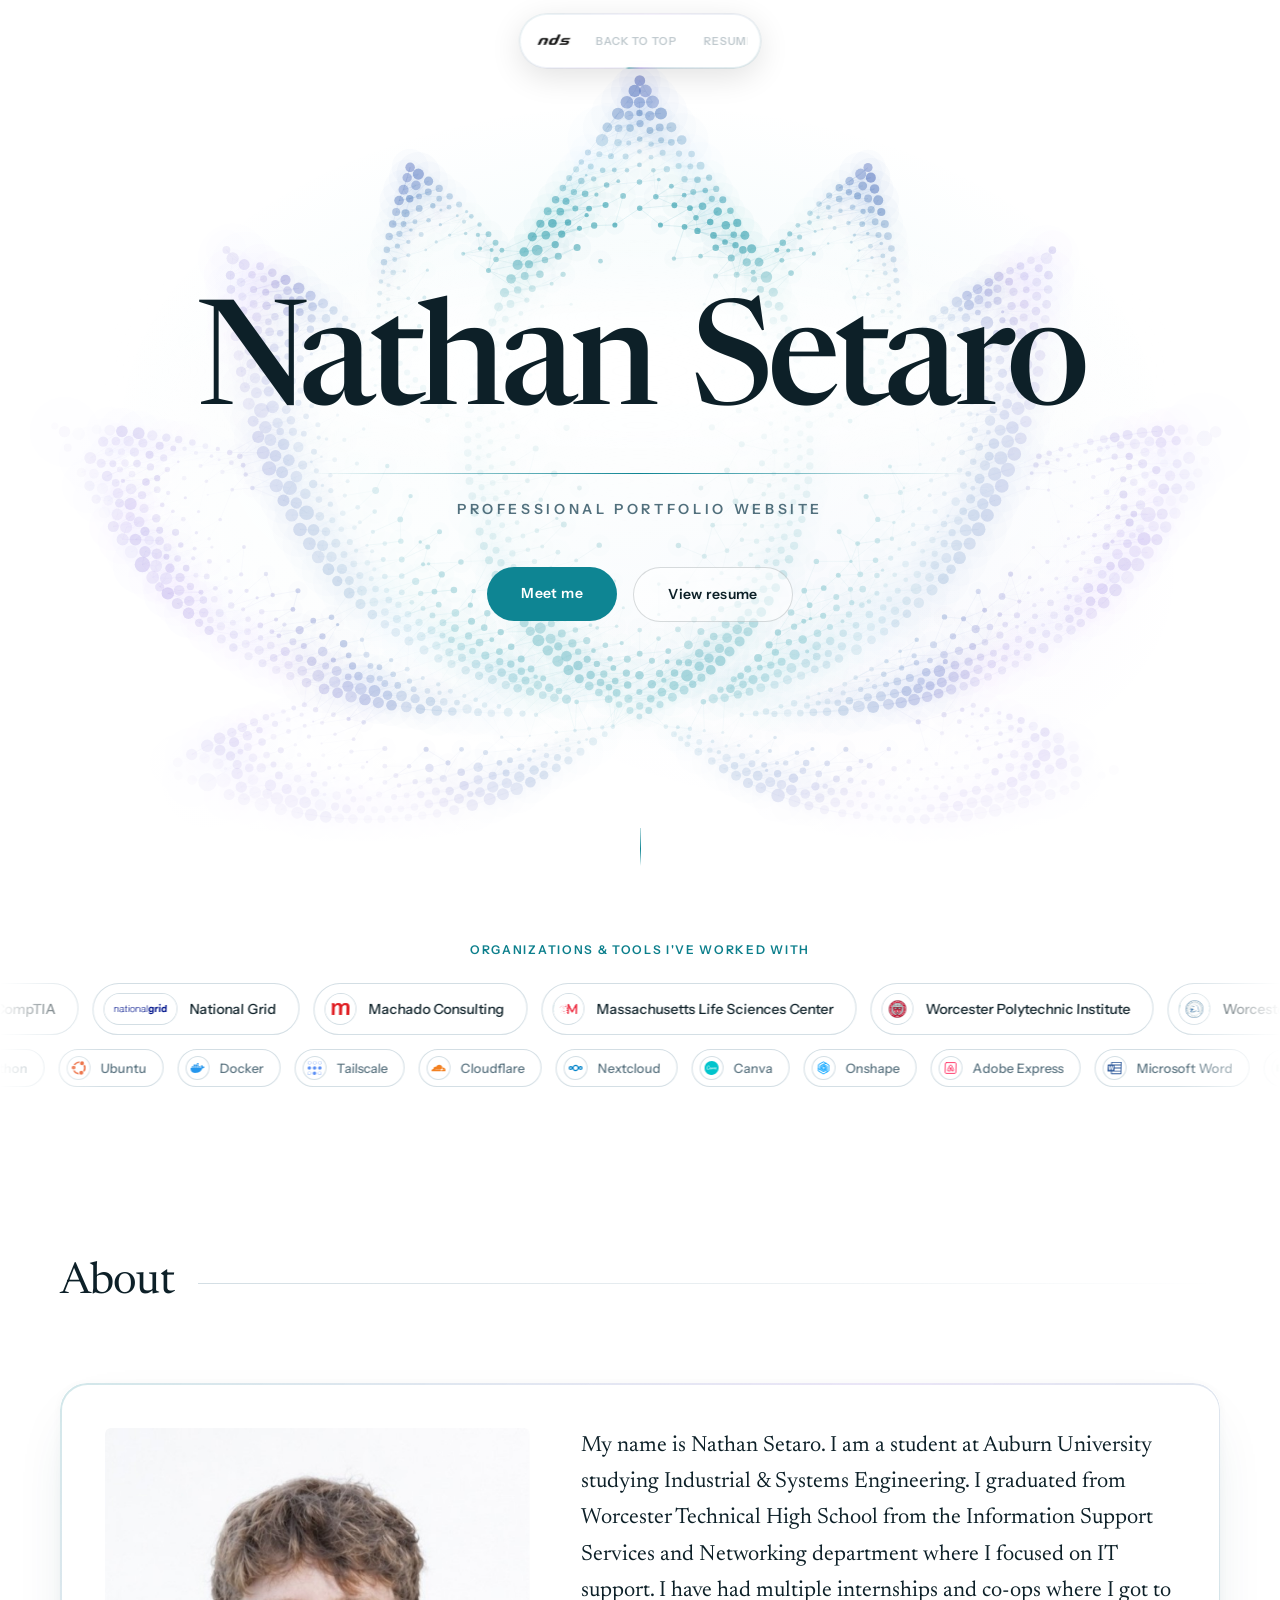
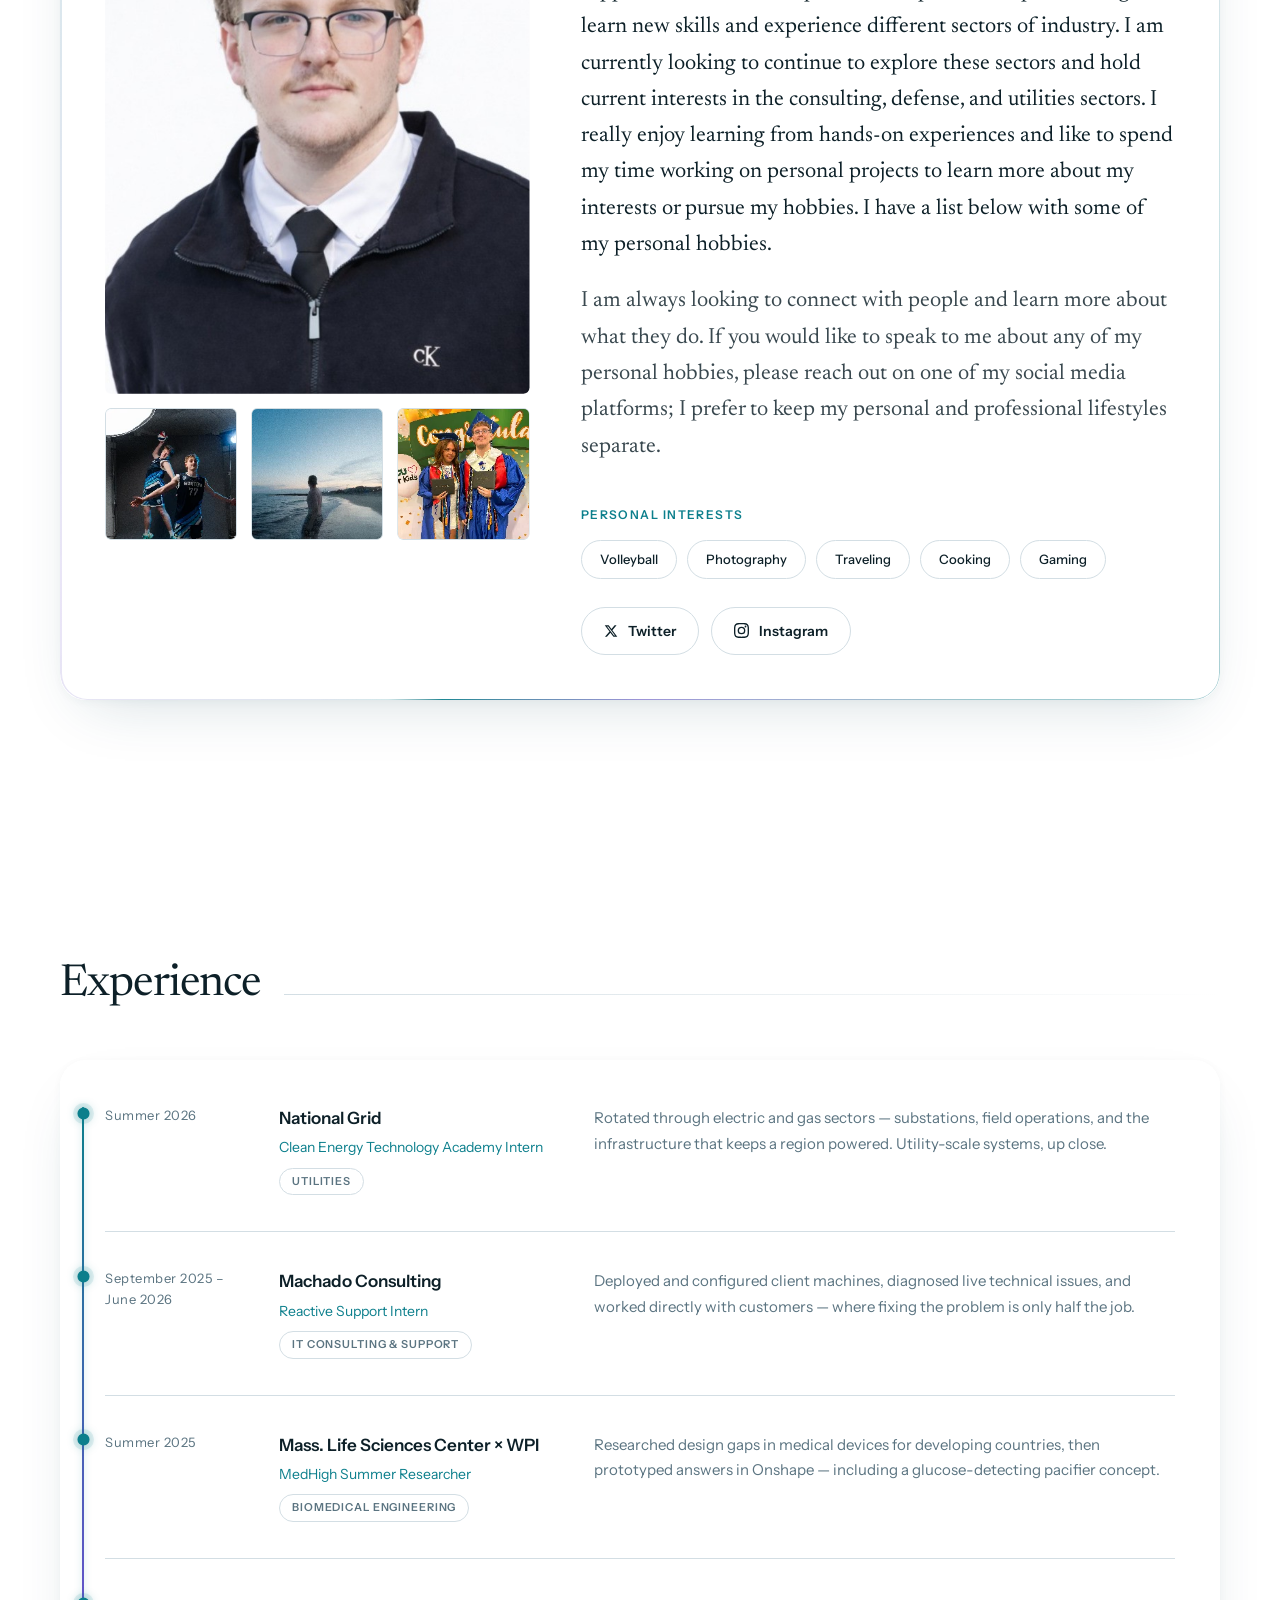
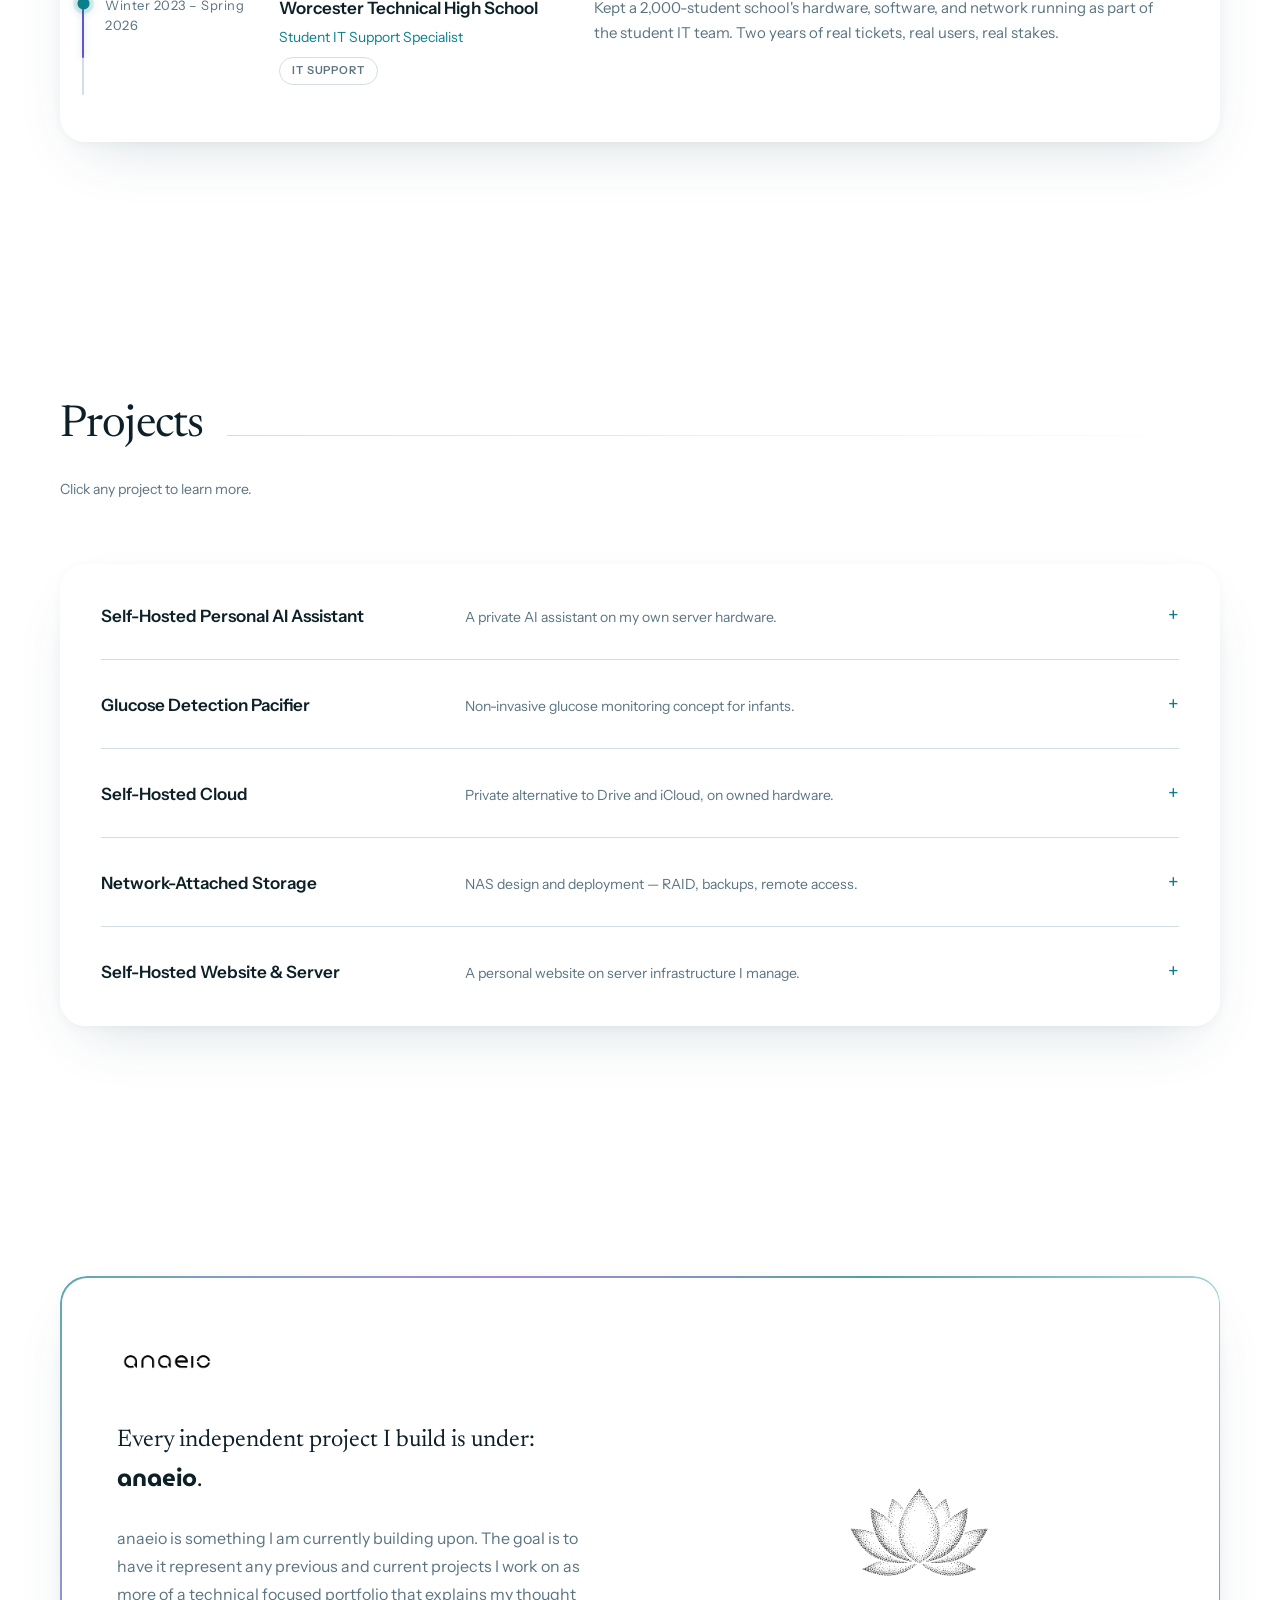
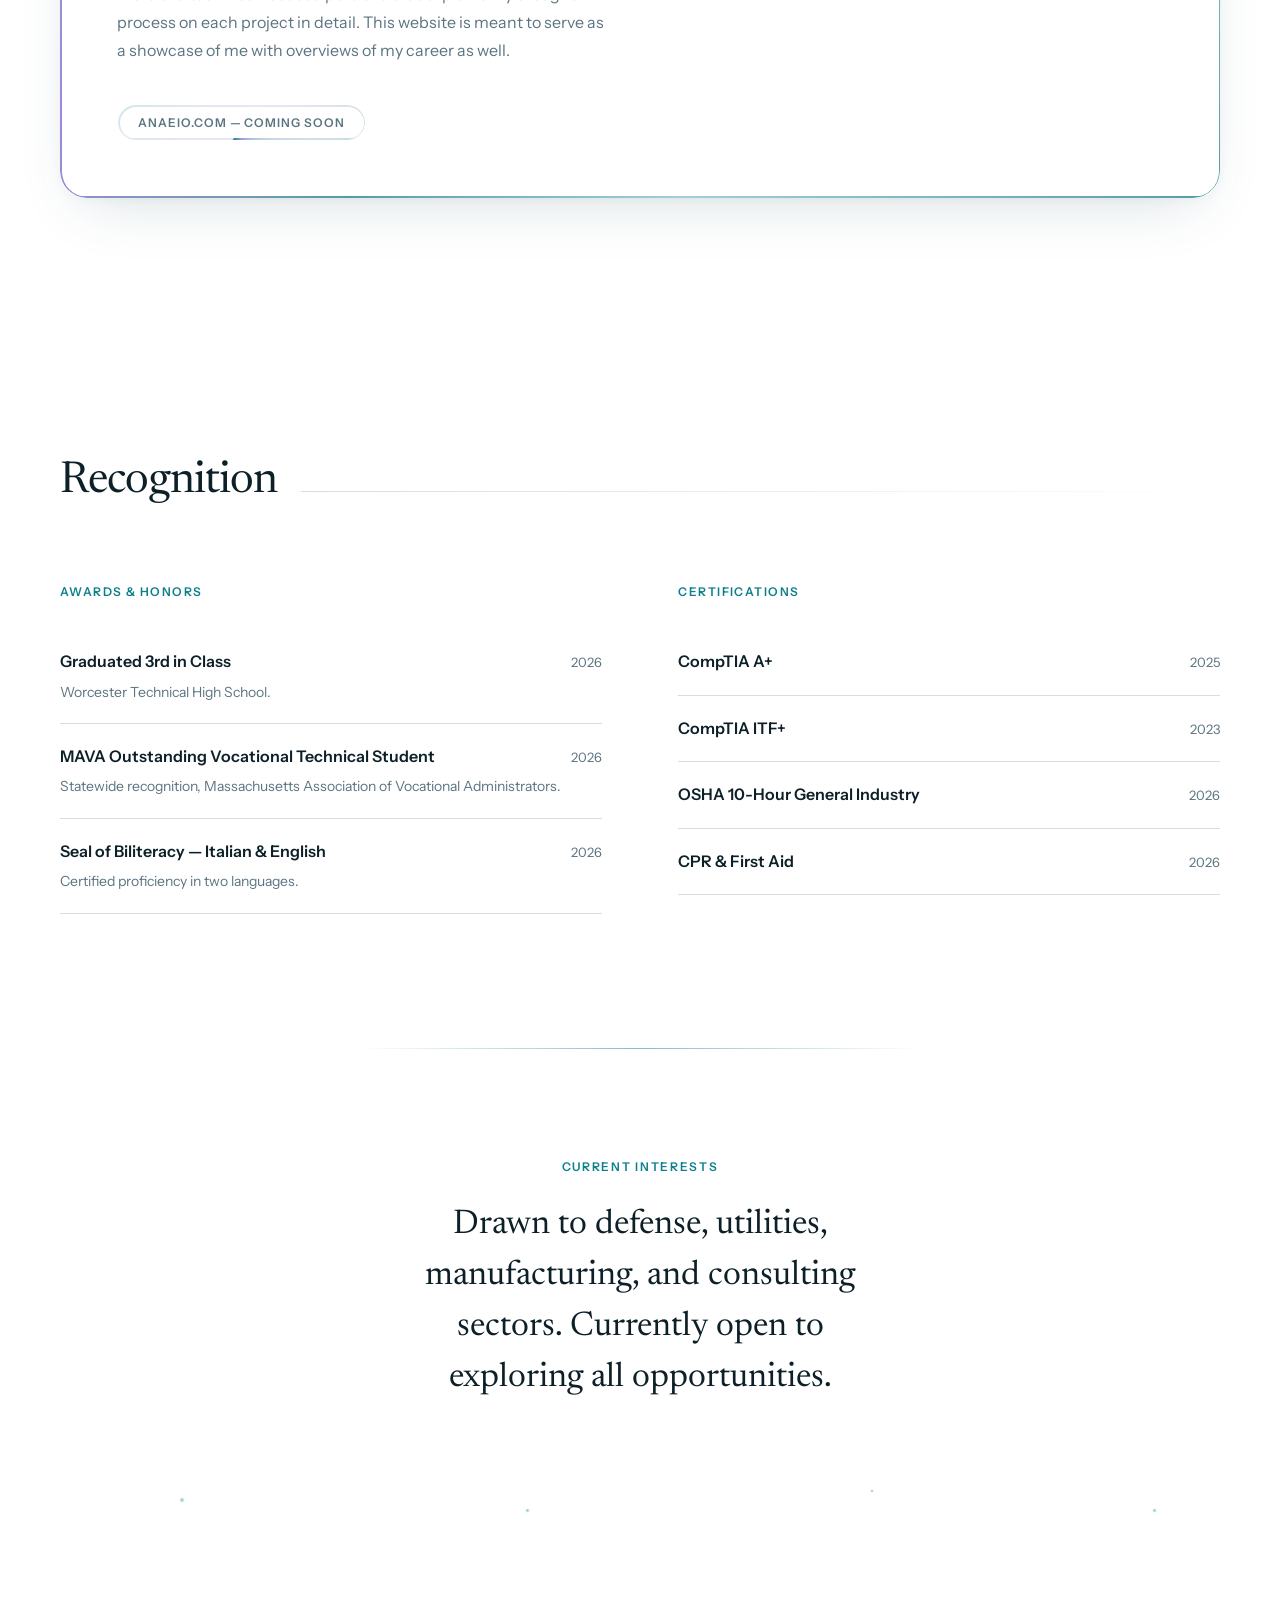
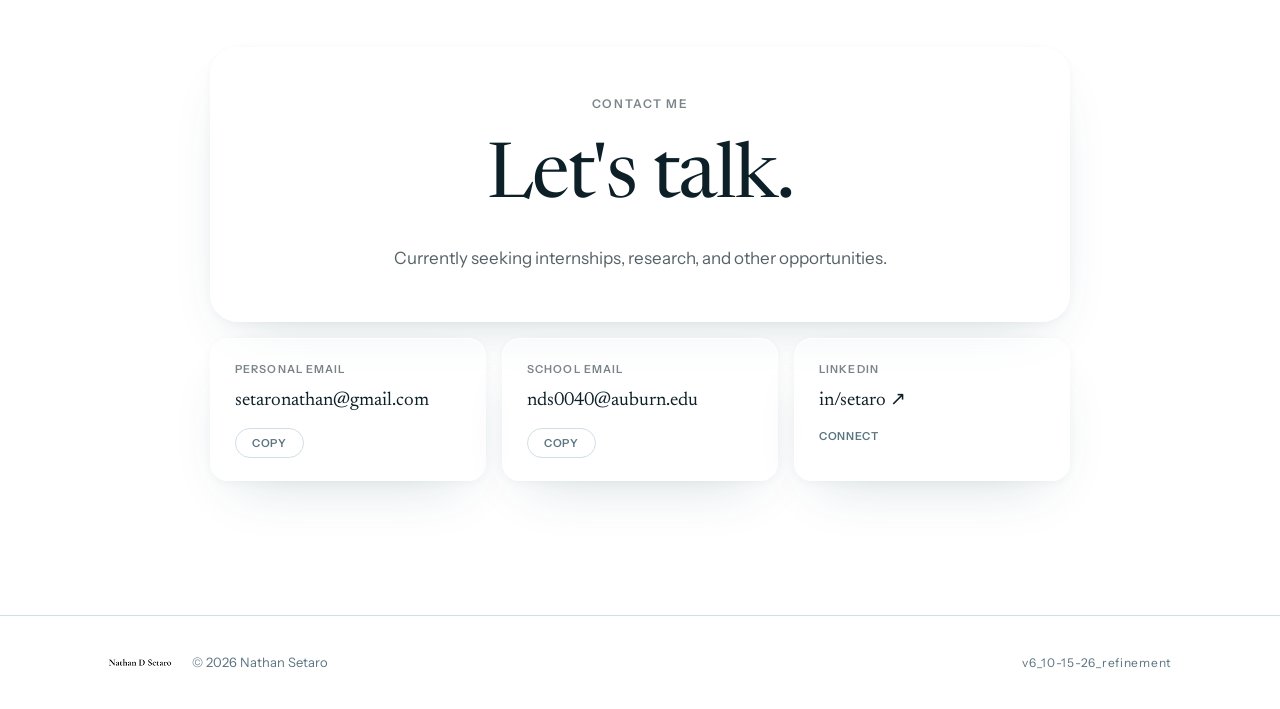
==== commit cbdd39da: "Keep the original look only: remove the Mediterranean look and compare page Co-Authored-By: Claude O" ====
--- a/site/index.html
+++ b/site/index.html
@@ -145,20 +145,6 @@
 </style>
 <link rel="stylesheet" href="fluid.css">
 <link rel="stylesheet" href="motion.css">
-<script>
-  /* look switch: ?look=med turns on the Mediterranean look for this session, ?look=classic turns it off */
-  /* a frame named "look-med" / "look-classic" (the side-by-side compare page) is pinned to that look */
-  (function () {
-    try {
-      var q = new URLSearchParams(location.search).get('look');
-      var pinned = /^look-(med|classic)$/.exec(window.name || '');
-      if (!pinned && (q === 'med' || q === 'classic')) sessionStorage.setItem('nds-look', q);
-      var look = pinned ? pinned[1] : (q || sessionStorage.getItem('nds-look'));
-      if (look === 'med') document.documentElement.classList.add('look-med');
-    } catch (e) {}
-  })();
-</script>
-<link rel="stylesheet" href="med.css">
 <script src="lotus-mark-dots.js"></script>
   <script>try{if(sessionStorage.getItem("nds-theme")==="dark")document.documentElement.classList.add("dark");}catch(e){}</script>
 </head>
@@ -468,7 +454,6 @@
 <script src="vendor/lenis.min.js"></script>
 <script src="fluid.js"></script>
 <script src="motion.js" defer></script>
-<script src="med.js" defer></script>
 <script>
 (function () {
   var root = document.documentElement;
